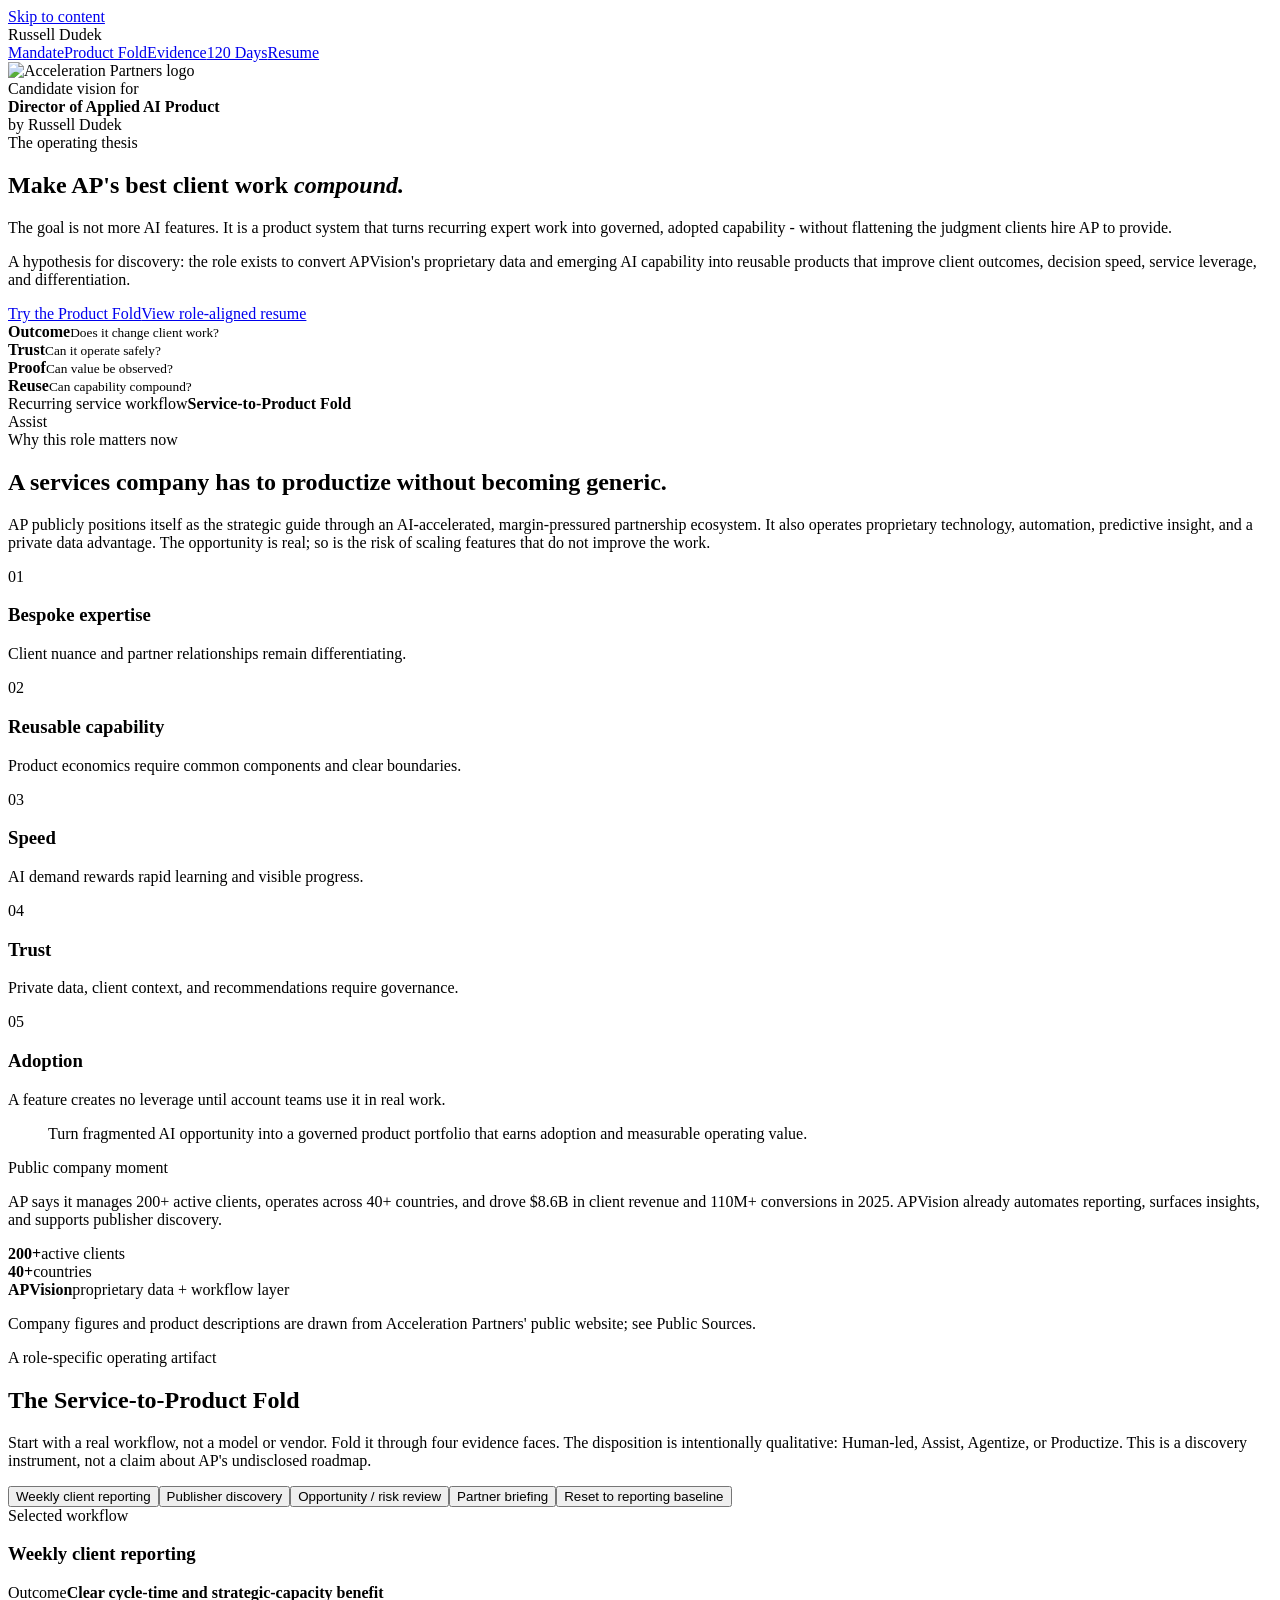
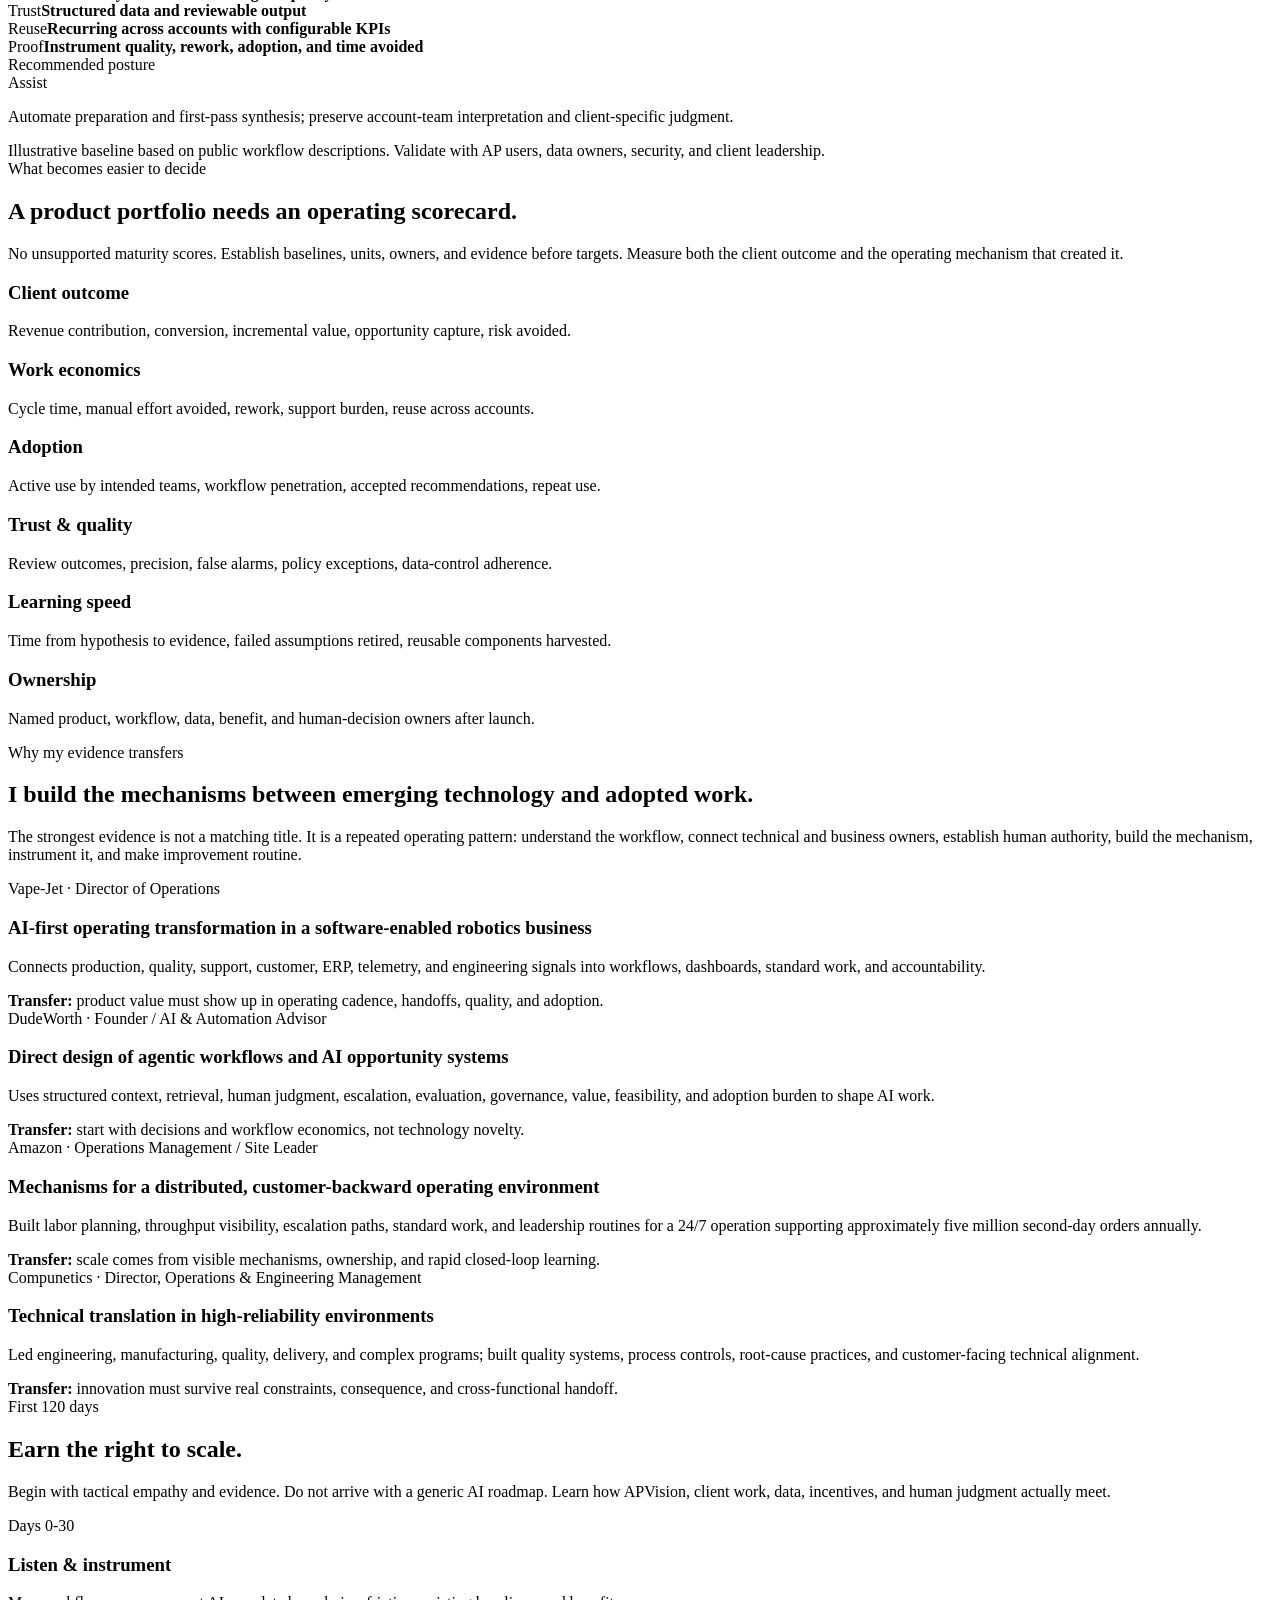
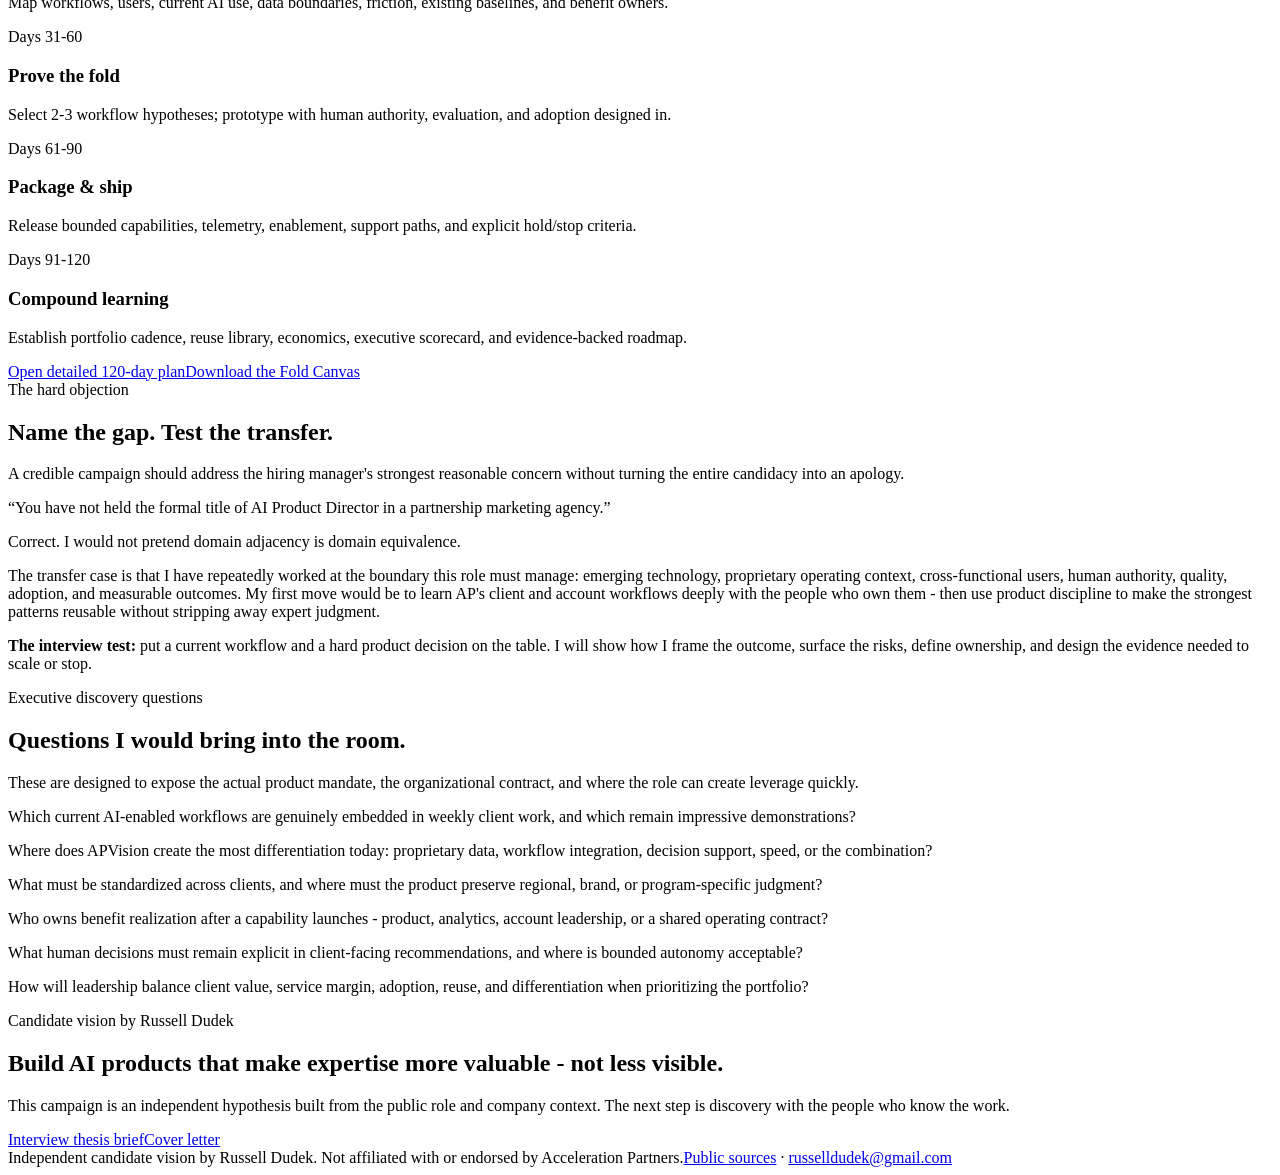
==== index.html @ 4890ede0 "Publish styled Acceleration Partners candidate vision" ====
<!doctype html><html lang="en"><head><meta charset="utf-8"><meta name="viewport" content="width=device-width,initial-scale=1"><title>Russell Dudek | Director of Applied AI Product Candidate Vision</title><meta name="description" content="Independent candidate vision for the Director of Applied AI Product role at Acceleration Partners."><link rel="stylesheet" href="brand-tokens.css"><link rel="stylesheet" href="styles.css"></head><body><a class="skip-link" href="#main">Skip to content</a><nav class="site-nav"><div class="nav-inner"><div class="candidate-id">Russell Dudek</div><div class="nav-links"><a href="#mandate">Mandate</a><a href="#fold-lab">Product Fold</a><a href="#proof">Evidence</a><a href="#plan">120 Days</a><a class="nav-cta" href="resume.html">Resume</a></div></div></nav><main id="main">
<section class="hero"><div class="hero-grid"><div><div class="company-lockup"><div class="logo-card"><img src="assets/brand/ap-logo-lockup.svg" alt="Acceleration Partners logo"></div><div class="lockup-copy">Candidate vision for<br><strong>Director of Applied AI Product</strong><br>by Russell Dudek</div></div><div class="eyebrow">The operating thesis</div><h1>Make AP's best client work <em>compound.</em></h1><p class="lead">The goal is not more AI features. It is a product system that turns recurring expert work into governed, adopted capability - without flattening the judgment clients hire AP to provide.</p><p class="hero-note">A hypothesis for discovery: the role exists to convert APVision's proprietary data and emerging AI capability into reusable products that improve client outcomes, decision speed, service leverage, and differentiation.</p><div class="hero-actions"><a class="button primary" href="#fold-lab">Try the Product Fold</a><a class="button secondary" href="resume.html">View role-aligned resume</a></div></div>
<div class="fold-stage" aria-label="Animated Service-to-Product Fold showing four evidence faces"><div class="fold-sheet" data-result="assist"><div class="fold-face face-a"><b>Outcome</b><small>Does it change client work?</small></div><div class="fold-face face-b"><b>Trust</b><small>Can it operate safely?</small></div><div class="fold-face face-c"><b>Proof</b><small>Can value be observed?</small></div><div class="fold-face face-d"><b>Reuse</b><small>Can capability compound?</small></div><div class="fold-core"><span>Recurring service workflow</span><strong>Service-to-Product Fold</strong></div><div class="resolution-chip">Assist</div></div></div></div></section>
<section class="section pressure-band"><div class="section-inner"><div class="section-head"><div><div class="eyebrow">Why this role matters now</div><h2>A services company has to productize without becoming generic.</h2></div><p>AP publicly positions itself as the strategic guide through an AI-accelerated, margin-pressured partnership ecosystem. It also operates proprietary technology, automation, predictive insight, and a private data advantage. The opportunity is real; so is the risk of scaling features that do not improve the work.</p></div><div class="tension-path"><div class="tension"><span class="num">01</span><h3>Bespoke expertise</h3><p>Client nuance and partner relationships remain differentiating.</p></div><div class="tension"><span class="num">02</span><h3>Reusable capability</h3><p>Product economics require common components and clear boundaries.</p></div><div class="tension"><span class="num">03</span><h3>Speed</h3><p>AI demand rewards rapid learning and visible progress.</p></div><div class="tension"><span class="num">04</span><h3>Trust</h3><p>Private data, client context, and recommendations require governance.</p></div><div class="tension"><span class="num">05</span><h3>Adoption</h3><p>A feature creates no leverage until account teams use it in real work.</p></div></div></div></section>
<section id="mandate" class="section mandate"><div class="section-inner mandate-grid"><blockquote>Turn fragmented AI opportunity into a <span>governed product portfolio</span> that earns adoption and measurable operating value.</blockquote><div class="mandate-aside"><div class="eyebrow">Public company moment</div><p>AP says it manages 200+ active clients, operates across 40+ countries, and drove $8.6B in client revenue and 110M+ conversions in 2025. APVision already automates reporting, surfaces insights, and supports publisher discovery.</p><div class="public-facts"><div class="fact"><strong>200+</strong>active clients</div><div class="fact"><strong>40+</strong>countries</div><div class="fact"><strong>APVision</strong>proprietary data + workflow layer</div></div><p class="source-note">Company figures and product descriptions are drawn from Acceleration Partners' public website; see Public Sources.</p></div></div></section>
<section id="fold-lab" class="section lab"><div class="section-inner"><div class="section-head"><div><div class="eyebrow">A role-specific operating artifact</div><h2>The Service-to-Product Fold</h2></div><p>Start with a real workflow, not a model or vendor. Fold it through four evidence faces. The disposition is intentionally qualitative: Human-led, Assist, Agentize, or Productize. This is a discovery instrument, not a claim about AP's undisclosed roadmap.</p></div><div class="lab-shell"><div class="scenario-list" role="tablist" aria-label="Workflow scenarios"><button class="scenario" role="tab" aria-selected="true" data-scenario="reporting">Weekly client reporting</button><button class="scenario" role="tab" aria-selected="false" data-scenario="discovery">Publisher discovery</button><button class="scenario" role="tab" aria-selected="false" data-scenario="anomaly">Opportunity / risk review</button><button class="scenario" role="tab" aria-selected="false" data-scenario="briefing">Partner briefing</button><button class="scenario-reset" type="button">Reset to reporting baseline</button></div><div class="lab-output"><div><div class="eyebrow">Selected workflow</div><h3 class="scenario-title">Weekly client reporting</h3><div class="evidence-grid"><div class="evidence" data-evidence="outcome" data-state="strong"><span class="label">Outcome</span><strong>Clear cycle-time and strategic-capacity benefit</strong></div><div class="evidence" data-evidence="trust" data-state="strong"><span class="label">Trust</span><strong>Structured data and reviewable output</strong></div><div class="evidence" data-evidence="reuse" data-state="strong"><span class="label">Reuse</span><strong>Recurring across accounts with configurable KPIs</strong></div><div class="evidence" data-evidence="proof" data-state="develop"><span class="label">Proof</span><strong>Instrument quality, rework, adoption, and time avoided</strong></div></div></div><aside class="decision"><div><div class="eyebrow">Recommended posture</div><div class="decision-result">Assist</div><p class="decision-note">Automate preparation and first-pass synthesis; preserve account-team interpretation and client-specific judgment.</p></div><div class="assumption">Illustrative baseline based on public workflow descriptions. Validate with AP users, data owners, security, and client leadership.</div></aside></div></div><div id="lab-live" class="skip-link" aria-live="polite"></div></div></section>
<section class="section scorecard"><div class="section-inner"><div class="section-head"><div><div class="eyebrow">What becomes easier to decide</div><h2>A product portfolio needs an operating scorecard.</h2></div><p>No unsupported maturity scores. Establish baselines, units, owners, and evidence before targets. Measure both the client outcome and the operating mechanism that created it.</p></div><div class="score-grid"><div class="score-item"><h3>Client outcome</h3><p>Revenue contribution, conversion, incremental value, opportunity capture, risk avoided.</p></div><div class="score-item"><h3>Work economics</h3><p>Cycle time, manual effort avoided, rework, support burden, reuse across accounts.</p></div><div class="score-item"><h3>Adoption</h3><p>Active use by intended teams, workflow penetration, accepted recommendations, repeat use.</p></div><div class="score-item"><h3>Trust & quality</h3><p>Review outcomes, precision, false alarms, policy exceptions, data-control adherence.</p></div><div class="score-item"><h3>Learning speed</h3><p>Time from hypothesis to evidence, failed assumptions retired, reusable components harvested.</p></div><div class="score-item"><h3>Ownership</h3><p>Named product, workflow, data, benefit, and human-decision owners after launch.</p></div></div></div></section>
<section id="proof" class="section proof-map"><div class="section-inner"><div class="section-head"><div><div class="eyebrow">Why my evidence transfers</div><h2>I build the mechanisms between emerging technology and adopted work.</h2></div><p>The strongest evidence is not a matching title. It is a repeated operating pattern: understand the workflow, connect technical and business owners, establish human authority, build the mechanism, instrument it, and make improvement routine.</p></div><div class="proof-trail"><article class="proof-card"><div class="role">Vape-Jet · Director of Operations</div><h3>AI-first operating transformation in a software-enabled robotics business</h3><p>Connects production, quality, support, customer, ERP, telemetry, and engineering signals into workflows, dashboards, standard work, and accountability.</p><div class="transfer"><strong>Transfer:</strong> product value must show up in operating cadence, handoffs, quality, and adoption.</div></article><article class="proof-card"><div class="role">DudeWorth · Founder / AI & Automation Advisor</div><h3>Direct design of agentic workflows and AI opportunity systems</h3><p>Uses structured context, retrieval, human judgment, escalation, evaluation, governance, value, feasibility, and adoption burden to shape AI work.</p><div class="transfer"><strong>Transfer:</strong> start with decisions and workflow economics, not technology novelty.</div></article><article class="proof-card"><div class="role">Amazon · Operations Management / Site Leader</div><h3>Mechanisms for a distributed, customer-backward operating environment</h3><p>Built labor planning, throughput visibility, escalation paths, standard work, and leadership routines for a 24/7 operation supporting approximately five million second-day orders annually.</p><div class="transfer"><strong>Transfer:</strong> scale comes from visible mechanisms, ownership, and rapid closed-loop learning.</div></article><article class="proof-card"><div class="role">Compunetics · Director, Operations & Engineering Management</div><h3>Technical translation in high-reliability environments</h3><p>Led engineering, manufacturing, quality, delivery, and complex programs; built quality systems, process controls, root-cause practices, and customer-facing technical alignment.</p><div class="transfer"><strong>Transfer:</strong> innovation must survive real constraints, consequence, and cross-functional handoff.</div></article></div></div></section>
<section id="plan" class="section plan"><div class="section-inner"><div class="section-head"><div><div class="eyebrow">First 120 days</div><h2>Earn the right to scale.</h2></div><p>Begin with tactical empathy and evidence. Do not arrive with a generic AI roadmap. Learn how APVision, client work, data, incentives, and human judgment actually meet.</p></div><div class="plan-rail"><div class="phase"><div class="days">Days 0-30</div><h3>Listen & instrument</h3><p>Map workflows, users, current AI use, data boundaries, friction, existing baselines, and benefit owners.</p></div><div class="phase"><div class="days">Days 31-60</div><h3>Prove the fold</h3><p>Select 2-3 workflow hypotheses; prototype with human authority, evaluation, and adoption designed in.</p></div><div class="phase"><div class="days">Days 61-90</div><h3>Package & ship</h3><p>Release bounded capabilities, telemetry, enablement, support paths, and explicit hold/stop criteria.</p></div><div class="phase"><div class="days">Days 91-120</div><h3>Compound learning</h3><p>Establish portfolio cadence, reuse library, economics, executive scorecard, and evidence-backed roadmap.</p></div></div><div class="hero-actions"><a class="button light" href="120-day-plan.html">Open detailed 120-day plan</a><a class="button secondary" href="service-to-product-fold-canvas.html">Download the Fold Canvas</a></div></div></section>
<section class="section objection"><div class="section-inner"><div class="section-head"><div><div class="eyebrow">The hard objection</div><h2>Name the gap. Test the transfer.</h2></div><p>A credible campaign should address the hiring manager's strongest reasonable concern without turning the entire candidacy into an apology.</p></div><div class="objection-frame"><div class="objection-question">“You have not held the formal title of AI Product Director in a partnership marketing agency.”</div><div class="objection-answer"><p>Correct. I would not pretend domain adjacency is domain equivalence.</p><p>The transfer case is that I have repeatedly worked at the boundary this role must manage: emerging technology, proprietary operating context, cross-functional users, human authority, quality, adoption, and measurable outcomes. My first move would be to learn AP's client and account workflows deeply with the people who own them - then use product discipline to make the strongest patterns reusable without stripping away expert judgment.</p><p><strong>The interview test:</strong> put a current workflow and a hard product decision on the table. I will show how I frame the outcome, surface the risks, define ownership, and design the evidence needed to scale or stop.</p></div></div></div></section>
<section class="section questions"><div class="section-inner"><div class="section-head"><div><div class="eyebrow">Executive discovery questions</div><h2>Questions I would bring into the room.</h2></div><p>These are designed to expose the actual product mandate, the organizational contract, and where the role can create leverage quickly.</p></div><div class="question-list"><div class="question"><p>Which current AI-enabled workflows are genuinely embedded in weekly client work, and which remain impressive demonstrations?</p></div><div class="question"><p>Where does APVision create the most differentiation today: proprietary data, workflow integration, decision support, speed, or the combination?</p></div><div class="question"><p>What must be standardized across clients, and where must the product preserve regional, brand, or program-specific judgment?</p></div><div class="question"><p>Who owns benefit realization after a capability launches - product, analytics, account leadership, or a shared operating contract?</p></div><div class="question"><p>What human decisions must remain explicit in client-facing recommendations, and where is bounded autonomy acceptable?</p></div><div class="question"><p>How will leadership balance client value, service margin, adoption, reuse, and differentiation when prioritizing the portfolio?</p></div></div></div></section>
<section class="section final-cta"><div class="section-inner"><div class="eyebrow">Candidate vision by Russell Dudek</div><h2>Build AI products that make expertise more valuable - not less visible.</h2><p>This campaign is an independent hypothesis built from the public role and company context. The next step is discovery with the people who know the work.</p><div class="hero-actions" style="justify-content:center"><a class="button light" href="interview-brief.html">Interview thesis brief</a><a class="button secondary" href="cover-letter.html">Cover letter</a></div></div></section></main><footer class="site-footer"><div class="footer-inner"><span>Independent candidate vision by Russell Dudek. Not affiliated with or endorsed by Acceleration Partners.</span><span><a href="sources.html">Public sources</a> · <a href="mailto:russelldudek@gmail.com">russelldudek@gmail.com</a></span></div></footer><script src="app.js"></script></body></html>
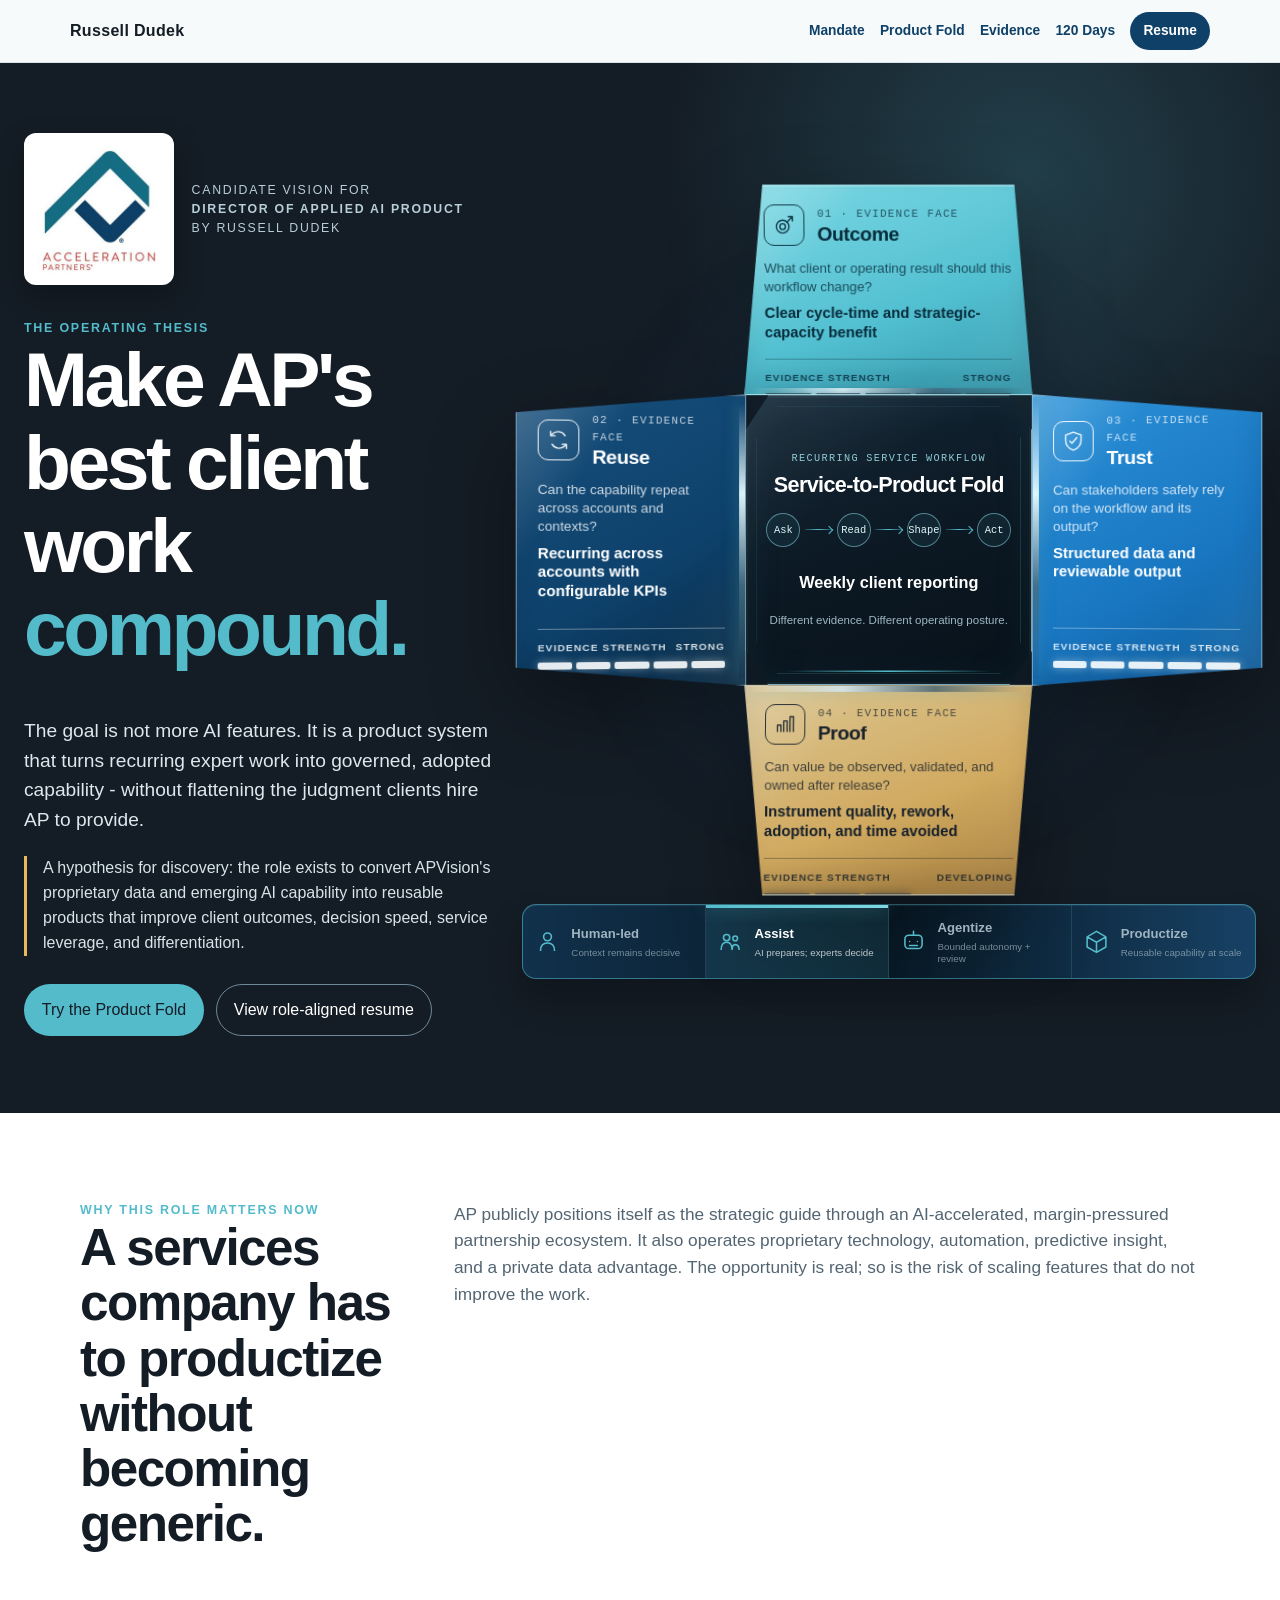
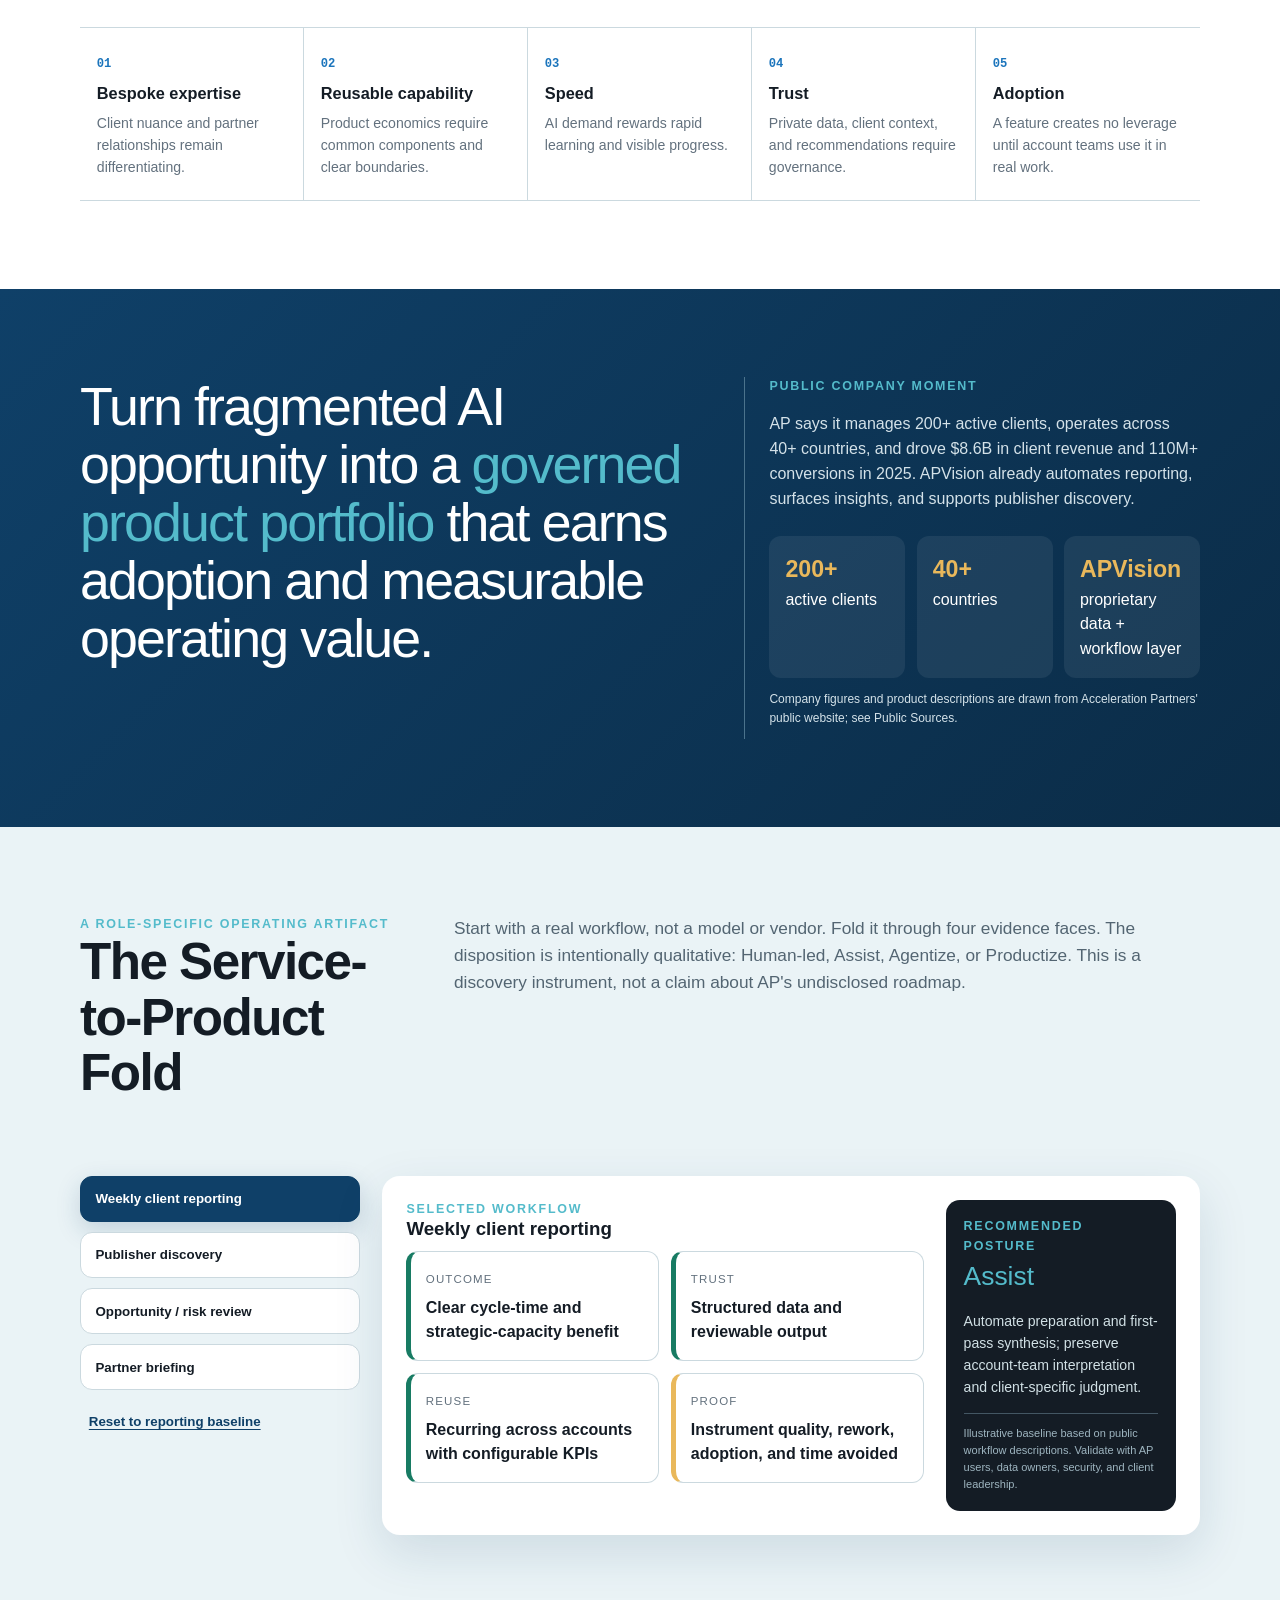
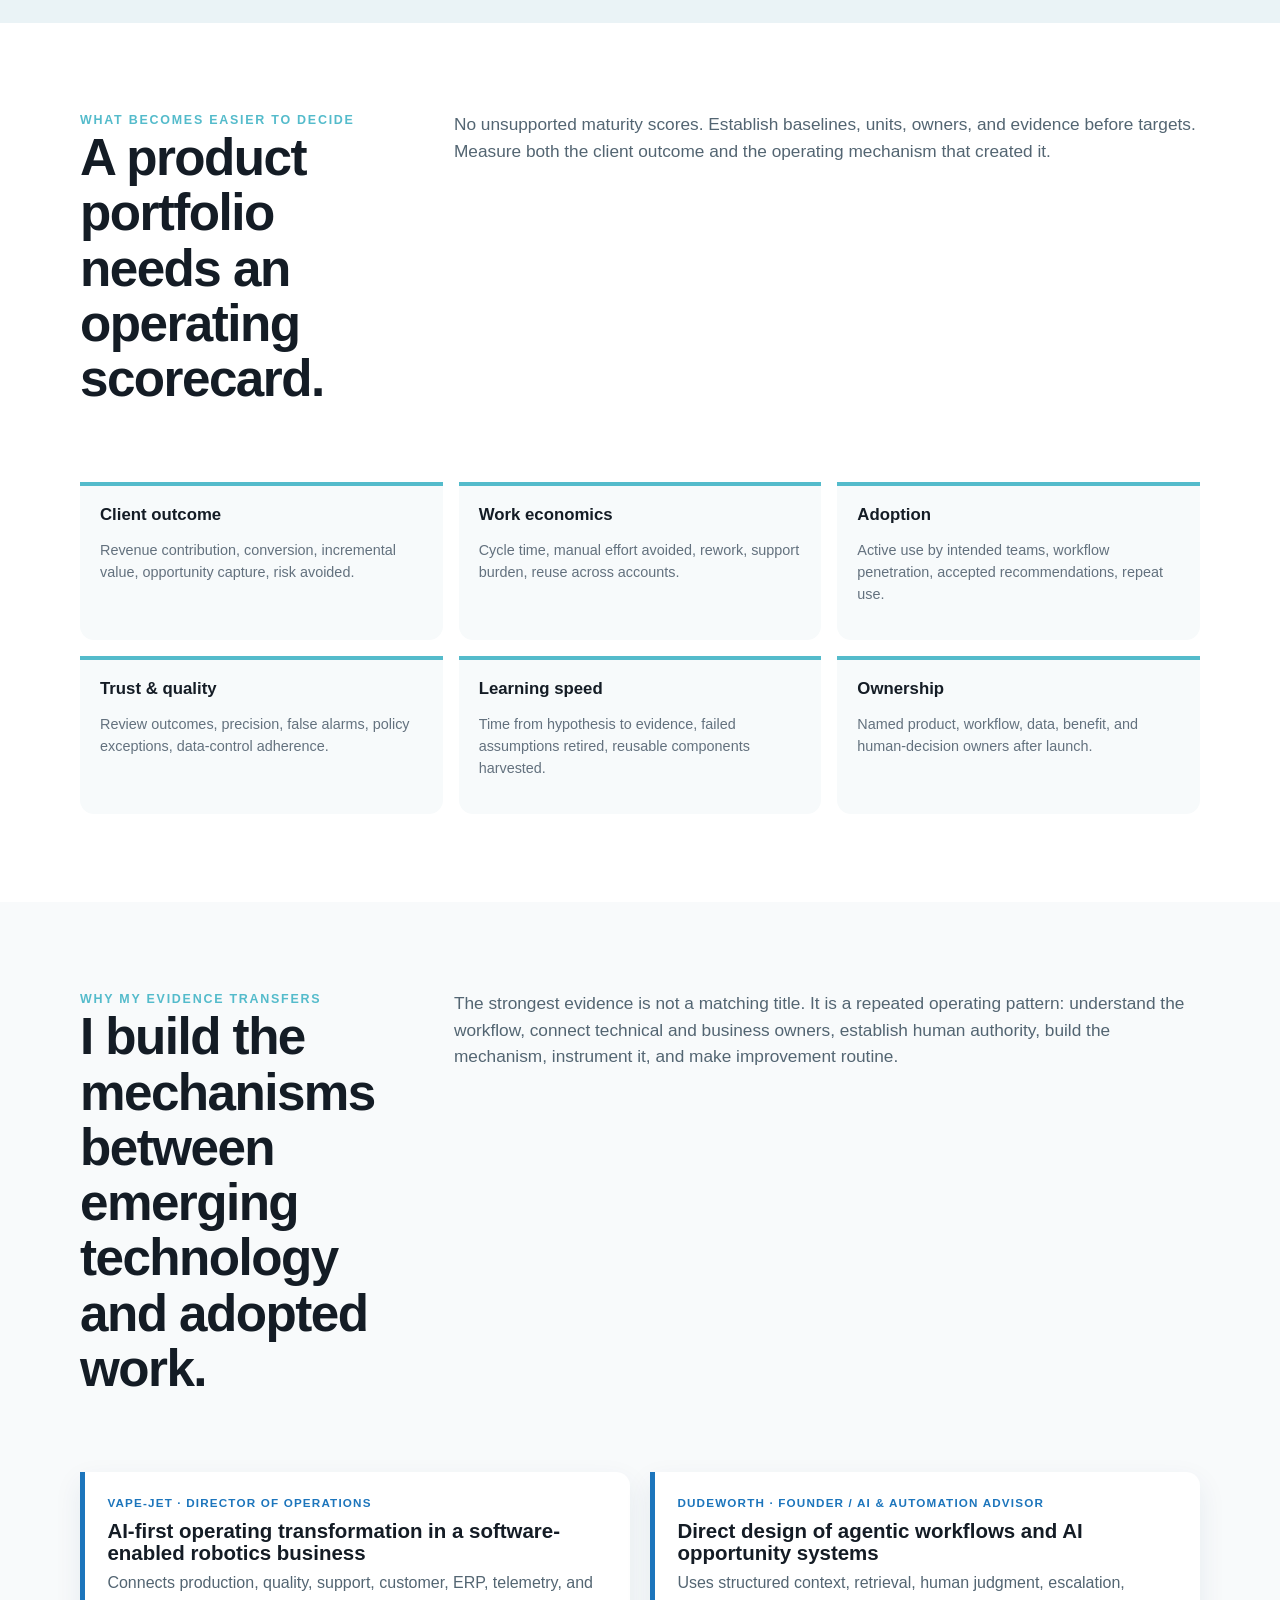
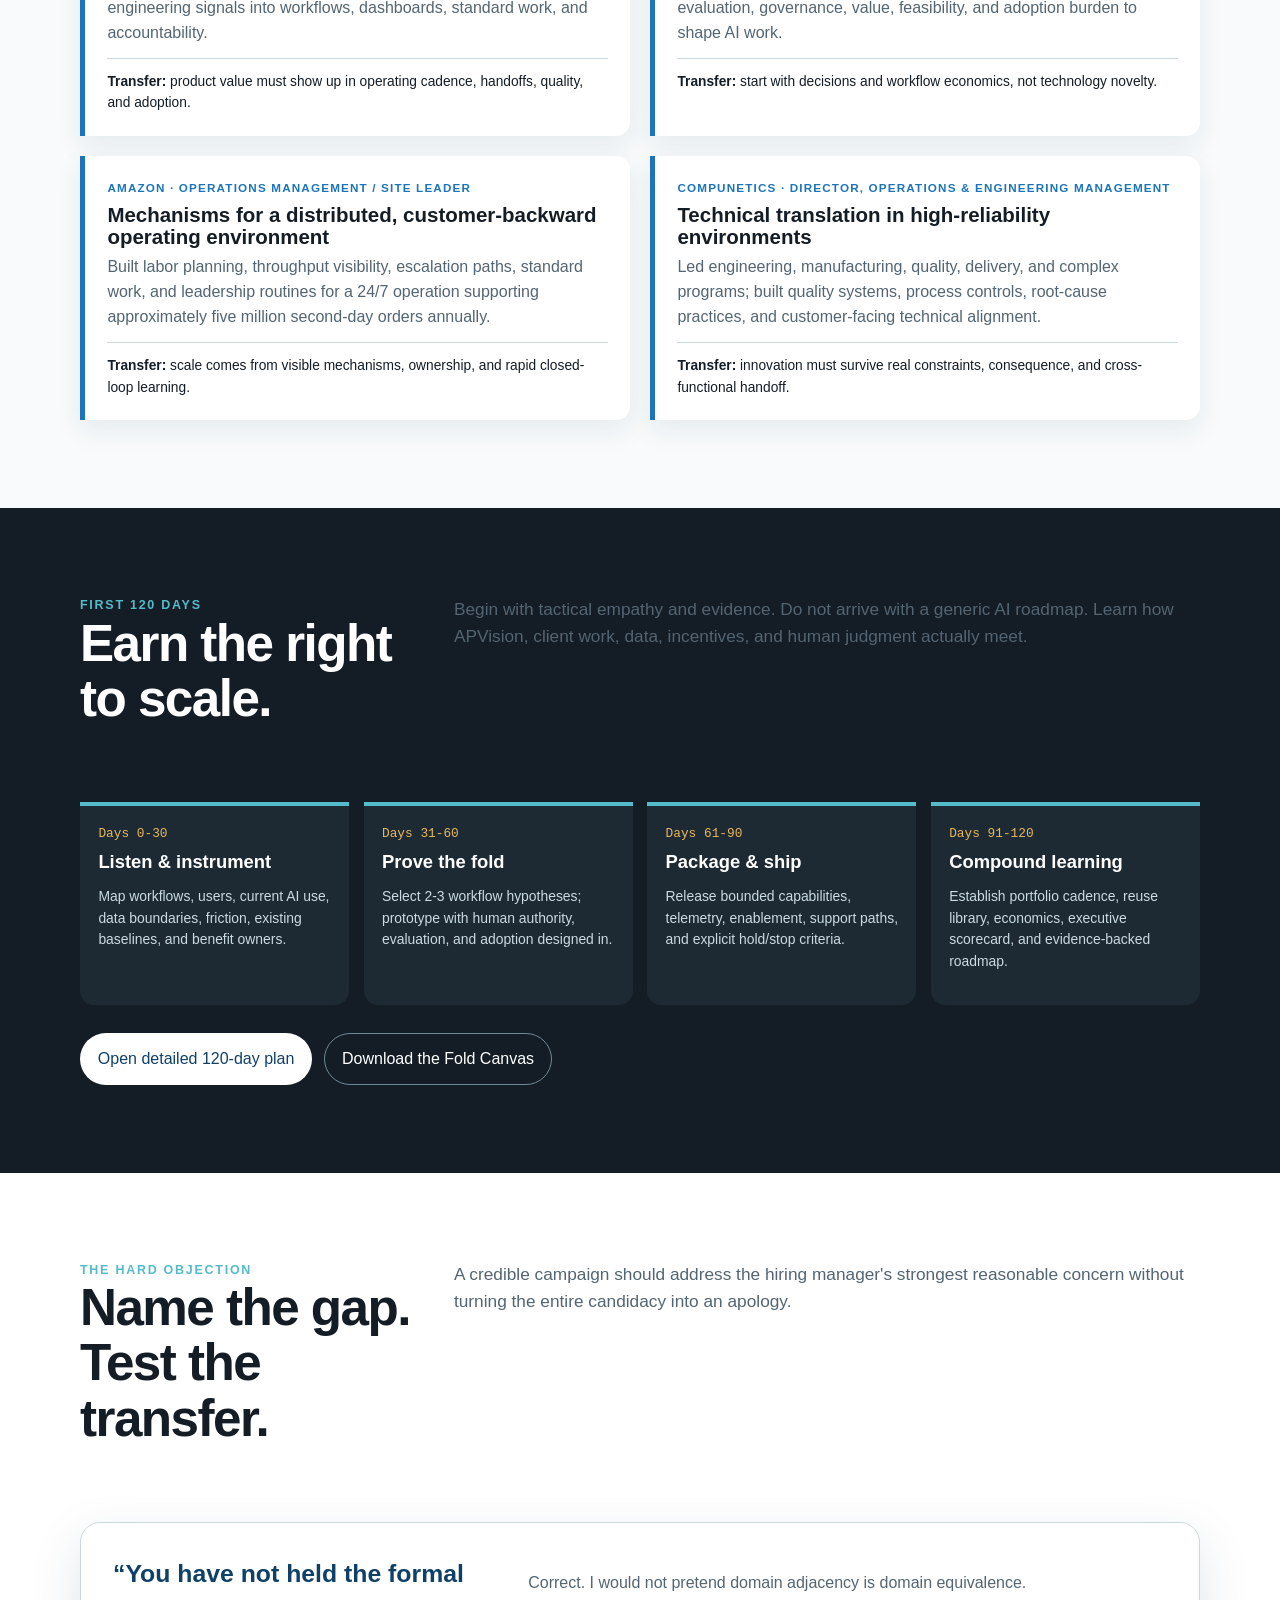
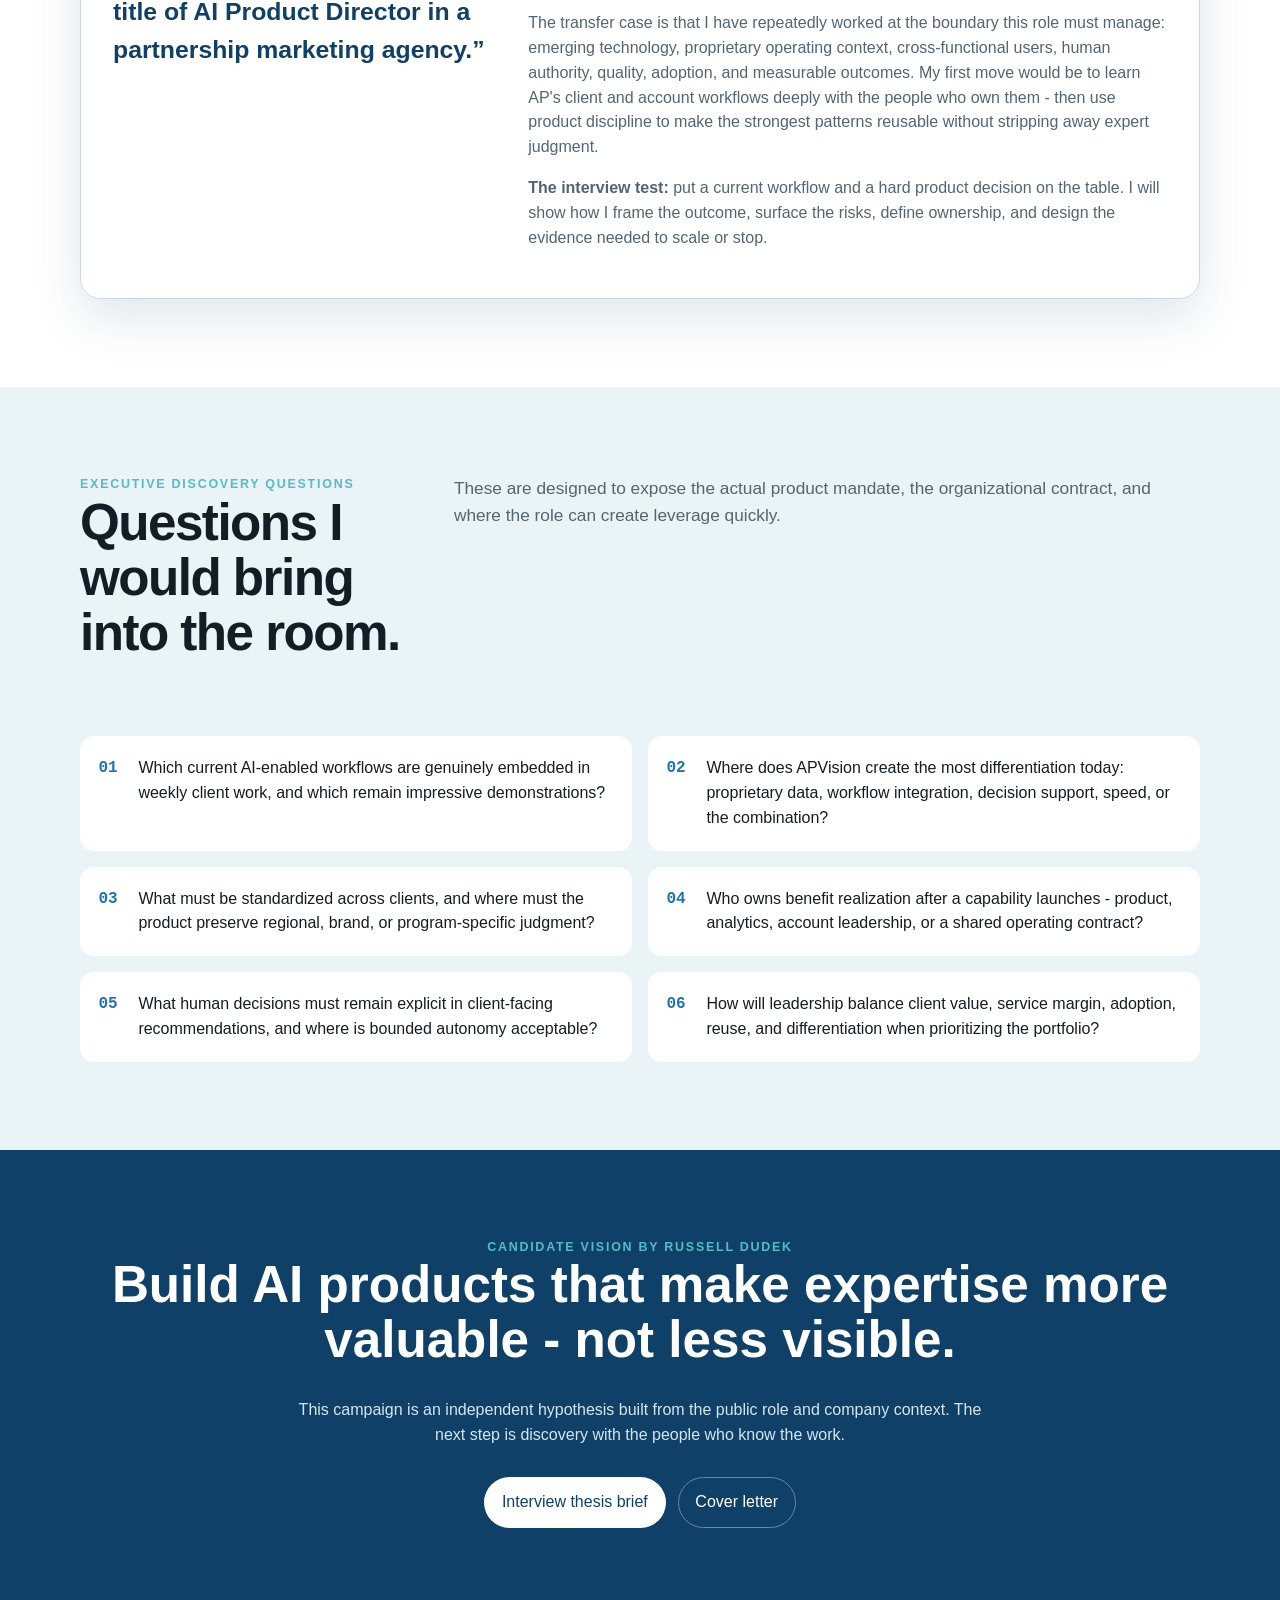
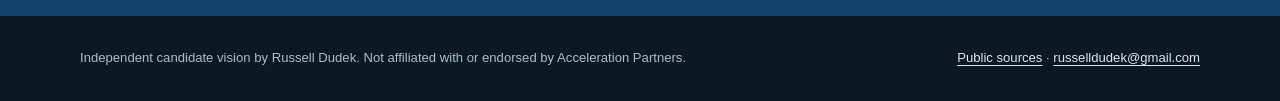
==== commit e9c1e316: "Replace hero artifact with Precision Origami Engine" ====
--- a/index.html
+++ b/index.html
@@ -1,6 +1,92 @@
-<!doctype html><html lang="en"><head><meta charset="utf-8"><meta name="viewport" content="width=device-width,initial-scale=1"><title>Russell Dudek | Director of Applied AI Product Candidate Vision</title><meta name="description" content="Independent candidate vision for the Director of Applied AI Product role at Acceleration Partners."><link rel="stylesheet" href="brand-tokens.css"><link rel="stylesheet" href="styles.css"></head><body><a class="skip-link" href="#main">Skip to content</a><nav class="site-nav"><div class="nav-inner"><div class="candidate-id">Russell Dudek</div><div class="nav-links"><a href="#mandate">Mandate</a><a href="#fold-lab">Product Fold</a><a href="#proof">Evidence</a><a href="#plan">120 Days</a><a class="nav-cta" href="resume.html">Resume</a></div></div></nav><main id="main">
-<section class="hero"><div class="hero-grid"><div><div class="company-lockup"><div class="logo-card"><img src="assets/brand/ap-logo-lockup.svg" alt="Acceleration Partners logo"></div><div class="lockup-copy">Candidate vision for<br><strong>Director of Applied AI Product</strong><br>by Russell Dudek</div></div><div class="eyebrow">The operating thesis</div><h1>Make AP's best client work <em>compound.</em></h1><p class="lead">The goal is not more AI features. It is a product system that turns recurring expert work into governed, adopted capability - without flattening the judgment clients hire AP to provide.</p><p class="hero-note">A hypothesis for discovery: the role exists to convert APVision's proprietary data and emerging AI capability into reusable products that improve client outcomes, decision speed, service leverage, and differentiation.</p><div class="hero-actions"><a class="button primary" href="#fold-lab">Try the Product Fold</a><a class="button secondary" href="resume.html">View role-aligned resume</a></div></div>
-<div class="fold-stage" aria-label="Animated Service-to-Product Fold showing four evidence faces"><div class="fold-sheet" data-result="assist"><div class="fold-face face-a"><b>Outcome</b><small>Does it change client work?</small></div><div class="fold-face face-b"><b>Trust</b><small>Can it operate safely?</small></div><div class="fold-face face-c"><b>Proof</b><small>Can value be observed?</small></div><div class="fold-face face-d"><b>Reuse</b><small>Can capability compound?</small></div><div class="fold-core"><span>Recurring service workflow</span><strong>Service-to-Product Fold</strong></div><div class="resolution-chip">Assist</div></div></div></div></section>
+<!doctype html>
+<html lang="en">
+<head>
+  <meta charset="utf-8">
+  <meta name="viewport" content="width=device-width,initial-scale=1">
+  <title>Russell Dudek | Director of Applied AI Product Candidate Vision</title>
+  <meta name="description" content="Independent candidate vision for the Director of Applied AI Product role at Acceleration Partners.">
+  <link rel="stylesheet" href="brand-tokens.css">
+  <link rel="stylesheet" href="styles.css">
+  <link rel="stylesheet" href="origami-engine.css">
+</head>
+<body>
+<a class="skip-link" href="#main">Skip to content</a>
+<nav class="site-nav"><div class="nav-inner"><div class="candidate-id">Russell Dudek</div><div class="nav-links"><a href="#mandate">Mandate</a><a href="#fold-lab">Product Fold</a><a href="#proof">Evidence</a><a href="#plan">120 Days</a><a class="nav-cta" href="resume.html">Resume</a></div></div></nav>
+<main id="main">
+<section class="hero">
+  <div class="hero-grid">
+    <div>
+      <div class="company-lockup"><div class="logo-card"><img src="assets/brand/ap-logo-lockup.svg" alt="Acceleration Partners logo"></div><div class="lockup-copy">Candidate vision for<br><strong>Director of Applied AI Product</strong><br>by Russell Dudek</div></div>
+      <div class="eyebrow">The operating thesis</div>
+      <h1>Make AP's best client work <em>compound.</em></h1>
+      <p class="lead">The goal is not more AI features. It is a product system that turns recurring expert work into governed, adopted capability - without flattening the judgment clients hire AP to provide.</p>
+      <p class="hero-note">A hypothesis for discovery: the role exists to convert APVision's proprietary data and emerging AI capability into reusable products that improve client outcomes, decision speed, service leverage, and differentiation.</p>
+      <div class="hero-actions"><a class="button primary" href="#fold-lab">Try the Product Fold</a><a class="button secondary" href="resume.html">View role-aligned resume</a></div>
+    </div>
+
+    <div class="fold-stage">
+      <div class="origami-engine" data-result="assist" aria-label="Precision Origami Engine evaluating a recurring service workflow through Outcome, Reuse, Trust, and Proof">
+        <div class="origami-sheet">
+          <article class="origami-face origami-face--outcome" data-engine-evidence="outcome" data-state="strong">
+            <div class="origami-face__head">
+              <svg class="origami-icon" viewBox="0 0 32 32" aria-hidden="true"><circle cx="14" cy="18" r="9" fill="none" stroke="currentColor" stroke-width="2"/><circle cx="14" cy="18" r="4" fill="none" stroke="currentColor" stroke-width="2"/><path d="M20 12l8-8M22 4h6v6" fill="none" stroke="currentColor" stroke-width="2" stroke-linecap="round" stroke-linejoin="round"/></svg>
+              <div><span class="origami-face__index">01 · Evidence face</span><h3>Outcome</h3></div>
+            </div>
+            <p class="origami-face__question">What client or operating result should this workflow change?</p>
+            <p class="engine-evidence-text">Clear cycle-time and strategic-capacity benefit</p>
+            <div class="strength-block"><div class="strength-meta"><span>Evidence strength</span><span class="strength-label">Strong</span></div><div class="strength-rail" aria-label="Strong evidence"><span class="strength-segment"></span><span class="strength-segment"></span><span class="strength-segment"></span><span class="strength-segment"></span><span class="strength-segment"></span></div></div>
+          </article>
+
+          <article class="origami-face origami-face--reuse" data-engine-evidence="reuse" data-state="strong">
+            <div class="origami-face__head">
+              <svg class="origami-icon" viewBox="0 0 32 32" aria-hidden="true"><path d="M25 10a11 11 0 0 0-18-2l-2 2M5 4v6h6M7 22a11 11 0 0 0 18 2l2-2M27 28v-6h-6" fill="none" stroke="currentColor" stroke-width="2" stroke-linecap="round" stroke-linejoin="round"/></svg>
+              <div><span class="origami-face__index">02 · Evidence face</span><h3>Reuse</h3></div>
+            </div>
+            <p class="origami-face__question">Can the capability repeat across accounts and contexts?</p>
+            <p class="engine-evidence-text">Recurring across accounts with configurable KPIs</p>
+            <div class="strength-block"><div class="strength-meta"><span>Evidence strength</span><span class="strength-label">Strong</span></div><div class="strength-rail" aria-label="Strong evidence"><span class="strength-segment"></span><span class="strength-segment"></span><span class="strength-segment"></span><span class="strength-segment"></span><span class="strength-segment"></span></div></div>
+          </article>
+
+          <section class="origami-core" aria-label="Recurring service workflow core">
+            <div class="origami-core__label">Recurring service workflow</div>
+            <h3>Service-to-Product Fold</h3>
+            <div class="workflow-path" aria-hidden="true"><span class="workflow-node">Ask</span><span class="workflow-link"></span><span class="workflow-node">Read</span><span class="workflow-link"></span><span class="workflow-node">Shape</span><span class="workflow-link"></span><span class="workflow-node">Act</span></div>
+            <div class="origami-workflow-name">Weekly client reporting</div>
+            <p class="origami-core__caption">Different evidence. Different operating posture.</p>
+          </section>
+
+          <article class="origami-face origami-face--trust" data-engine-evidence="trust" data-state="strong">
+            <div class="origami-face__head">
+              <svg class="origami-icon" viewBox="0 0 32 32" aria-hidden="true"><path d="M16 3l11 4v8c0 7-4.4 11.6-11 14-6.6-2.4-11-7-11-14V7l11-4z" fill="none" stroke="currentColor" stroke-width="2" stroke-linejoin="round"/><path d="M11 16l3 3 7-8" fill="none" stroke="currentColor" stroke-width="2" stroke-linecap="round" stroke-linejoin="round"/></svg>
+              <div><span class="origami-face__index">03 · Evidence face</span><h3>Trust</h3></div>
+            </div>
+            <p class="origami-face__question">Can stakeholders safely rely on the workflow and its output?</p>
+            <p class="engine-evidence-text">Structured data and reviewable output</p>
+            <div class="strength-block"><div class="strength-meta"><span>Evidence strength</span><span class="strength-label">Strong</span></div><div class="strength-rail" aria-label="Strong evidence"><span class="strength-segment"></span><span class="strength-segment"></span><span class="strength-segment"></span><span class="strength-segment"></span><span class="strength-segment"></span></div></div>
+          </article>
+
+          <article class="origami-face origami-face--proof" data-engine-evidence="proof" data-state="develop">
+            <div class="origami-face__head">
+              <svg class="origami-icon" viewBox="0 0 32 32" aria-hidden="true"><path d="M5 27V17h5v10M14 27V11h5v16M23 27V5h5v22" fill="none" stroke="currentColor" stroke-width="2" stroke-linejoin="round"/></svg>
+              <div><span class="origami-face__index">04 · Evidence face</span><h3>Proof</h3></div>
+            </div>
+            <p class="origami-face__question">Can value be observed, validated, and owned after release?</p>
+            <p class="engine-evidence-text">Instrument quality, rework, adoption, and time avoided</p>
+            <div class="strength-block"><div class="strength-meta"><span>Evidence strength</span><span class="strength-label">Developing</span></div><div class="strength-rail" aria-label="Developing evidence"><span class="strength-segment"></span><span class="strength-segment"></span><span class="strength-segment"></span><span class="strength-segment"></span><span class="strength-segment"></span></div></div>
+          </article>
+        </div>
+
+        <div class="disposition-rail" aria-label="Operating disposition">
+          <div class="disposition-step" data-disposition="human" aria-current="false"><svg viewBox="0 0 32 32" aria-hidden="true"><circle cx="16" cy="10" r="5" fill="none" stroke="currentColor" stroke-width="2"/><path d="M7 28c0-6 3-10 9-10s9 4 9 10" fill="none" stroke="currentColor" stroke-width="2"/></svg><div><strong>Human-led</strong><small>Context remains decisive</small></div></div>
+          <div class="disposition-step" data-disposition="assist" aria-current="true"><svg viewBox="0 0 32 32" aria-hidden="true"><circle cx="11" cy="11" r="4" fill="none" stroke="currentColor" stroke-width="2"/><circle cx="22" cy="12" r="3" fill="none" stroke="currentColor" stroke-width="2"/><path d="M4 27c0-6 2-10 7-10s7 4 7 10M18 27c0-4 1-7 4-7s5 3 5 7" fill="none" stroke="currentColor" stroke-width="2"/></svg><div><strong>Assist</strong><small>AI prepares; experts decide</small></div></div>
+          <div class="disposition-step" data-disposition="agentize" aria-current="false"><svg viewBox="0 0 32 32" aria-hidden="true"><rect x="5" y="8" width="22" height="17" rx="5" fill="none" stroke="currentColor" stroke-width="2"/><path d="M16 3v5M11 16h.01M21 16h.01M11 21h10" fill="none" stroke="currentColor" stroke-width="2" stroke-linecap="round"/></svg><div><strong>Agentize</strong><small>Bounded autonomy + review</small></div></div>
+          <div class="disposition-step" data-disposition="productize" aria-current="false"><svg viewBox="0 0 32 32" aria-hidden="true"><path d="M16 3l12 7-12 7L4 10l12-7zM4 10v13l12 7 12-7V10M16 17v13" fill="none" stroke="currentColor" stroke-width="2" stroke-linejoin="round"/></svg><div><strong>Productize</strong><small>Reusable capability at scale</small></div></div>
+        </div>
+      </div>
+    </div>
+  </div>
+</section>
+
 <section class="section pressure-band"><div class="section-inner"><div class="section-head"><div><div class="eyebrow">Why this role matters now</div><h2>A services company has to productize without becoming generic.</h2></div><p>AP publicly positions itself as the strategic guide through an AI-accelerated, margin-pressured partnership ecosystem. It also operates proprietary technology, automation, predictive insight, and a private data advantage. The opportunity is real; so is the risk of scaling features that do not improve the work.</p></div><div class="tension-path"><div class="tension"><span class="num">01</span><h3>Bespoke expertise</h3><p>Client nuance and partner relationships remain differentiating.</p></div><div class="tension"><span class="num">02</span><h3>Reusable capability</h3><p>Product economics require common components and clear boundaries.</p></div><div class="tension"><span class="num">03</span><h3>Speed</h3><p>AI demand rewards rapid learning and visible progress.</p></div><div class="tension"><span class="num">04</span><h3>Trust</h3><p>Private data, client context, and recommendations require governance.</p></div><div class="tension"><span class="num">05</span><h3>Adoption</h3><p>A feature creates no leverage until account teams use it in real work.</p></div></div></div></section>
 <section id="mandate" class="section mandate"><div class="section-inner mandate-grid"><blockquote>Turn fragmented AI opportunity into a <span>governed product portfolio</span> that earns adoption and measurable operating value.</blockquote><div class="mandate-aside"><div class="eyebrow">Public company moment</div><p>AP says it manages 200+ active clients, operates across 40+ countries, and drove $8.6B in client revenue and 110M+ conversions in 2025. APVision already automates reporting, surfaces insights, and supports publisher discovery.</p><div class="public-facts"><div class="fact"><strong>200+</strong>active clients</div><div class="fact"><strong>40+</strong>countries</div><div class="fact"><strong>APVision</strong>proprietary data + workflow layer</div></div><p class="source-note">Company figures and product descriptions are drawn from Acceleration Partners' public website; see Public Sources.</p></div></div></section>
 <section id="fold-lab" class="section lab"><div class="section-inner"><div class="section-head"><div><div class="eyebrow">A role-specific operating artifact</div><h2>The Service-to-Product Fold</h2></div><p>Start with a real workflow, not a model or vendor. Fold it through four evidence faces. The disposition is intentionally qualitative: Human-led, Assist, Agentize, or Productize. This is a discovery instrument, not a claim about AP's undisclosed roadmap.</p></div><div class="lab-shell"><div class="scenario-list" role="tablist" aria-label="Workflow scenarios"><button class="scenario" role="tab" aria-selected="true" data-scenario="reporting">Weekly client reporting</button><button class="scenario" role="tab" aria-selected="false" data-scenario="discovery">Publisher discovery</button><button class="scenario" role="tab" aria-selected="false" data-scenario="anomaly">Opportunity / risk review</button><button class="scenario" role="tab" aria-selected="false" data-scenario="briefing">Partner briefing</button><button class="scenario-reset" type="button">Reset to reporting baseline</button></div><div class="lab-output"><div><div class="eyebrow">Selected workflow</div><h3 class="scenario-title">Weekly client reporting</h3><div class="evidence-grid"><div class="evidence" data-evidence="outcome" data-state="strong"><span class="label">Outcome</span><strong>Clear cycle-time and strategic-capacity benefit</strong></div><div class="evidence" data-evidence="trust" data-state="strong"><span class="label">Trust</span><strong>Structured data and reviewable output</strong></div><div class="evidence" data-evidence="reuse" data-state="strong"><span class="label">Reuse</span><strong>Recurring across accounts with configurable KPIs</strong></div><div class="evidence" data-evidence="proof" data-state="develop"><span class="label">Proof</span><strong>Instrument quality, rework, adoption, and time avoided</strong></div></div></div><aside class="decision"><div><div class="eyebrow">Recommended posture</div><div class="decision-result">Assist</div><p class="decision-note">Automate preparation and first-pass synthesis; preserve account-team interpretation and client-specific judgment.</p></div><div class="assumption">Illustrative baseline based on public workflow descriptions. Validate with AP users, data owners, security, and client leadership.</div></aside></div></div><div id="lab-live" class="skip-link" aria-live="polite"></div></div></section>
@@ -9,4 +95,9 @@
 <section id="plan" class="section plan"><div class="section-inner"><div class="section-head"><div><div class="eyebrow">First 120 days</div><h2>Earn the right to scale.</h2></div><p>Begin with tactical empathy and evidence. Do not arrive with a generic AI roadmap. Learn how APVision, client work, data, incentives, and human judgment actually meet.</p></div><div class="plan-rail"><div class="phase"><div class="days">Days 0-30</div><h3>Listen & instrument</h3><p>Map workflows, users, current AI use, data boundaries, friction, existing baselines, and benefit owners.</p></div><div class="phase"><div class="days">Days 31-60</div><h3>Prove the fold</h3><p>Select 2-3 workflow hypotheses; prototype with human authority, evaluation, and adoption designed in.</p></div><div class="phase"><div class="days">Days 61-90</div><h3>Package & ship</h3><p>Release bounded capabilities, telemetry, enablement, support paths, and explicit hold/stop criteria.</p></div><div class="phase"><div class="days">Days 91-120</div><h3>Compound learning</h3><p>Establish portfolio cadence, reuse library, economics, executive scorecard, and evidence-backed roadmap.</p></div></div><div class="hero-actions"><a class="button light" href="120-day-plan.html">Open detailed 120-day plan</a><a class="button secondary" href="service-to-product-fold-canvas.html">Download the Fold Canvas</a></div></div></section>
 <section class="section objection"><div class="section-inner"><div class="section-head"><div><div class="eyebrow">The hard objection</div><h2>Name the gap. Test the transfer.</h2></div><p>A credible campaign should address the hiring manager's strongest reasonable concern without turning the entire candidacy into an apology.</p></div><div class="objection-frame"><div class="objection-question">“You have not held the formal title of AI Product Director in a partnership marketing agency.”</div><div class="objection-answer"><p>Correct. I would not pretend domain adjacency is domain equivalence.</p><p>The transfer case is that I have repeatedly worked at the boundary this role must manage: emerging technology, proprietary operating context, cross-functional users, human authority, quality, adoption, and measurable outcomes. My first move would be to learn AP's client and account workflows deeply with the people who own them - then use product discipline to make the strongest patterns reusable without stripping away expert judgment.</p><p><strong>The interview test:</strong> put a current workflow and a hard product decision on the table. I will show how I frame the outcome, surface the risks, define ownership, and design the evidence needed to scale or stop.</p></div></div></div></section>
 <section class="section questions"><div class="section-inner"><div class="section-head"><div><div class="eyebrow">Executive discovery questions</div><h2>Questions I would bring into the room.</h2></div><p>These are designed to expose the actual product mandate, the organizational contract, and where the role can create leverage quickly.</p></div><div class="question-list"><div class="question"><p>Which current AI-enabled workflows are genuinely embedded in weekly client work, and which remain impressive demonstrations?</p></div><div class="question"><p>Where does APVision create the most differentiation today: proprietary data, workflow integration, decision support, speed, or the combination?</p></div><div class="question"><p>What must be standardized across clients, and where must the product preserve regional, brand, or program-specific judgment?</p></div><div class="question"><p>Who owns benefit realization after a capability launches - product, analytics, account leadership, or a shared operating contract?</p></div><div class="question"><p>What human decisions must remain explicit in client-facing recommendations, and where is bounded autonomy acceptable?</p></div><div class="question"><p>How will leadership balance client value, service margin, adoption, reuse, and differentiation when prioritizing the portfolio?</p></div></div></div></section>
-<section class="section final-cta"><div class="section-inner"><div class="eyebrow">Candidate vision by Russell Dudek</div><h2>Build AI products that make expertise more valuable - not less visible.</h2><p>This campaign is an independent hypothesis built from the public role and company context. The next step is discovery with the people who know the work.</p><div class="hero-actions" style="justify-content:center"><a class="button light" href="interview-brief.html">Interview thesis brief</a><a class="button secondary" href="cover-letter.html">Cover letter</a></div></div></section></main><footer class="site-footer"><div class="footer-inner"><span>Independent candidate vision by Russell Dudek. Not affiliated with or endorsed by Acceleration Partners.</span><span><a href="sources.html">Public sources</a> · <a href="mailto:russelldudek@gmail.com">russelldudek@gmail.com</a></span></div></footer><script src="app.js"></script></body></html>+<section class="section final-cta"><div class="section-inner"><div class="eyebrow">Candidate vision by Russell Dudek</div><h2>Build AI products that make expertise more valuable - not less visible.</h2><p>This campaign is an independent hypothesis built from the public role and company context. The next step is discovery with the people who know the work.</p><div class="hero-actions" style="justify-content:center"><a class="button light" href="interview-brief.html">Interview thesis brief</a><a class="button secondary" href="cover-letter.html">Cover letter</a></div></div></section>
+</main>
+<footer class="site-footer"><div class="footer-inner"><span>Independent candidate vision by Russell Dudek. Not affiliated with or endorsed by Acceleration Partners.</span><span><a href="sources.html">Public sources</a> · <a href="mailto:russelldudek@gmail.com">russelldudek@gmail.com</a></span></div></footer>
+<script src="app.js"></script>
+</body>
+</html>
--- a/brand-tokens.css
+++ b/brand-tokens.css
@@ -0,0 +1,20 @@
+:root {
+  --ap-teal: #54bbcb; /* source-sampled from official site SVG/CSS */
+  --ap-blue: #1c75bc; /* source-sampled from official site SVG/CSS */
+  --ap-navy: #0f4068; /* source-sampled from official site SVG/CSS */
+  --ap-ink: #141c25; /* source-sampled from official site SVG/CSS */
+  --ap-red: #ee3d3a; /* source-sampled from official wordmark asset */
+  --paper: #f7fafb;
+  --white: #ffffff;
+  --muted: #63717e;
+  --line: #cbd9df;
+  --campaign-gold: #e9b85b; /* candidate-original, subordinate role accent */
+  --success: #187b63;
+  --hold: #a45722;
+  --shadow: 0 18px 50px rgba(15,64,104,.13);
+  --radius: 18px;
+  --font-display: "Avenir Next", "Century Gothic", "Trebuchet MS", sans-serif;
+  --font-body: "Segoe UI", Arial, sans-serif;
+  --font-mono: "SFMono-Regular", Consolas, monospace;
+  --ap-logo-image: url("[data-uri]");
+}
--- a/styles.css
+++ b/styles.css
@@ -0,0 +1,14 @@
+
+*{box-sizing:border-box}html{scroll-behavior:smooth}body{margin:0;background:var(--paper);color:var(--ap-ink);font-family:var(--font-body);line-height:1.55}a{color:var(--ap-navy);text-underline-offset:3px}img{max-width:100%;height:auto}.skip-link{position:absolute;left:-9999px}.skip-link:focus{left:1rem;top:1rem;background:#fff;padding:.7rem 1rem;z-index:1000}.site-nav{position:sticky;top:0;z-index:50;background:rgba(247,250,251,.94);backdrop-filter:blur(14px);border-bottom:1px solid rgba(15,64,104,.12)}.nav-inner{max-width:1180px;margin:auto;display:flex;align-items:center;justify-content:space-between;padding:.72rem 1.25rem}.candidate-id{font-family:var(--font-display);font-weight:800;letter-spacing:.02em}.nav-links{display:flex;gap:.95rem;align-items:center;flex-wrap:wrap}.nav-links a{text-decoration:none;font-size:.86rem;font-weight:700}.nav-links .nav-cta{background:var(--ap-navy);color:#fff;padding:.55rem .82rem;border-radius:999px}.hero{background:var(--ap-ink);color:#fff;overflow:hidden;position:relative}.hero:before{content:"";position:absolute;inset:-25% -15% auto 45%;height:750px;background:radial-gradient(circle,rgba(84,187,203,.22),transparent 64%);pointer-events:none}.hero-grid{max-width:1180px;margin:auto;display:grid;grid-template-columns:minmax(0,1.02fr) minmax(380px,.98fr);gap:3rem;padding:4.8rem 1.25rem 5rem;align-items:center}.company-lockup{display:flex;align-items:center;gap:1.1rem;margin-bottom:2.1rem}.logo-card{background:#fff;border-radius:12px;padding:.75rem .85rem;width:150px;box-shadow:0 12px 30px rgba(0,0,0,.25)}.lockup-copy{font-size:.77rem;letter-spacing:.14em;text-transform:uppercase;color:#b8ced8}.eyebrow{font-family:var(--font-display);font-weight:800;letter-spacing:.14em;text-transform:uppercase;font-size:.78rem;color:var(--ap-teal)}h1,h2,h3{font-family:var(--font-display);line-height:1.08;margin:0 0 .6em}h1{font-size:clamp(2.85rem,6vw,5.8rem);letter-spacing:-.045em;max-width:11ch}.hero h1 em{font-style:normal;color:var(--ap-teal)}.lead{font-size:1.2rem;color:#dce8ed;max-width:59ch}.hero-note{margin-top:1.35rem;border-left:3px solid var(--campaign-gold);padding-left:1rem;color:#d7e4e8}.hero-actions{display:flex;gap:.75rem;flex-wrap:wrap;margin-top:1.8rem}.button{display:inline-flex;align-items:center;justify-content:center;gap:.45rem;text-decoration:none;border:1px solid transparent;border-radius:999px;padding:.77rem 1.05rem;font-weight:800;cursor:pointer;font:inherit}.button.primary{background:var(--ap-teal);color:var(--ap-ink)}.button.secondary{border-color:#6e8997;color:#fff;background:transparent}.button.light{background:#fff;color:var(--ap-navy)}.button.ghost{border-color:var(--line);background:#fff;color:var(--ap-navy)}.fold-stage{position:relative;min-height:520px;display:grid;place-items:center}.fold-sheet{width:min(430px,90vw);aspect-ratio:1.08;position:relative;perspective:1200px;filter:drop-shadow(0 26px 40px rgba(0,0,0,.35))}.fold-core{position:absolute;inset:23% 24%;background:#fff;color:var(--ap-ink);display:grid;place-items:center;text-align:center;border-radius:10px;padding:1rem;z-index:5;box-shadow:inset 0 0 0 2px rgba(15,64,104,.15)}.fold-core strong{font-family:var(--font-display);font-size:1.2rem}.fold-core span{font-size:.72rem;color:var(--muted);text-transform:uppercase;letter-spacing:.1em}.fold-face{position:absolute;width:52%;height:43%;display:flex;flex-direction:column;justify-content:space-between;padding:1rem;border:1px solid rgba(255,255,255,.35);backface-visibility:hidden;transition:transform .8s cubic-bezier(.2,.8,.2,1),opacity .4s,filter .4s}.fold-face b{font-family:var(--font-display);font-size:1rem}.fold-face small{font-size:.72rem}.face-a{left:24%;top:0;background:var(--ap-teal);color:var(--ap-ink);transform-origin:bottom center;transform:rotateX(26deg)}.face-b{right:0;top:28%;background:var(--ap-blue);color:#fff;transform-origin:left center;transform:rotateY(-32deg)}.face-c{left:24%;bottom:0;background:var(--campaign-gold);color:var(--ap-ink);transform-origin:top center;transform:rotateX(-28deg)}.face-d{left:0;top:28%;background:var(--ap-navy);color:#fff;transform-origin:right center;transform:rotateY(31deg)}.fold-sheet[data-result="human"] .face-b,.fold-sheet[data-result="human"] .face-c{filter:grayscale(.85);opacity:.42;transform:rotateY(0) scale(.92)}.fold-sheet[data-result="assist"] .face-c{filter:grayscale(.8);opacity:.5;transform:rotateX(0) scale(.94)}.fold-sheet[data-result="agentize"] .face-a,.fold-sheet[data-result="agentize"] .face-b,.fold-sheet[data-result="agentize"] .face-d{animation:breath 2.8s ease-in-out infinite}.fold-sheet[data-result="productize"] .fold-face{animation:locked 3.6s ease-in-out infinite}.resolution-chip{position:absolute;right:0;bottom:-2.2rem;background:#fff;color:var(--ap-ink);padding:.7rem .9rem;border-radius:999px;font-weight:900;font-family:var(--font-display);box-shadow:var(--shadow);z-index:8}.resolution-chip:before{content:"Disposition: ";color:var(--muted);font-weight:500}.section{padding:5.5rem 1.25rem}.section-inner{max-width:1120px;margin:auto}.section-head{display:grid;grid-template-columns:.55fr 1.2fr;gap:2rem;align-items:start;margin-bottom:2.8rem}.section-head h2{font-size:clamp(2rem,4vw,3.65rem);letter-spacing:-.03em}.section-head p{font-size:1.08rem;color:#536572;margin:0}.pressure-band{background:#fff}.tension-path{display:grid;grid-template-columns:repeat(5,1fr);gap:0;border-top:1px solid var(--line);border-bottom:1px solid var(--line)}.tension{padding:1.35rem 1.05rem;position:relative}.tension:not(:last-child){border-right:1px solid var(--line)}.tension .num{font-family:var(--font-mono);color:var(--ap-blue);font-weight:800;font-size:.76rem}.tension h3{font-size:1.02rem;margin:.65rem 0}.tension p{font-size:.88rem;color:var(--muted);margin:0}.mandate{background:linear-gradient(135deg,var(--ap-navy),#0b2c47);color:#fff}.mandate-grid{display:grid;grid-template-columns:1.15fr .85fr;gap:3rem}.mandate blockquote{font-family:var(--font-display);font-size:clamp(2rem,4.2vw,3.9rem);line-height:1.08;margin:0;letter-spacing:-.035em}.mandate blockquote span{color:var(--ap-teal)}.mandate-aside{border-left:1px solid #4b738c;padding-left:1.5rem}.mandate-aside p{color:#d4e2e9}.public-facts{display:grid;grid-template-columns:repeat(3,1fr);gap:.7rem;margin-top:1.5rem}.fact{background:rgba(255,255,255,.07);padding:1rem;border-radius:12px}.fact strong{display:block;font-family:var(--font-display);font-size:1.45rem;color:var(--campaign-gold)}.lab{background:#eaf3f6}.lab-shell{display:grid;grid-template-columns:280px 1fr;gap:1.4rem;align-items:stretch}.scenario-list{display:flex;flex-direction:column;gap:.65rem}.scenario{border:1px solid var(--line);background:#fff;color:var(--ap-ink);border-radius:12px;padding:.9rem;text-align:left;font-weight:800;cursor:pointer}.scenario[aria-selected="true"]{background:var(--ap-navy);color:#fff;border-color:var(--ap-navy);box-shadow:0 8px 24px rgba(15,64,104,.18)}.scenario-reset{margin-top:.3rem;border:0;background:transparent;color:var(--ap-navy);text-decoration:underline;text-underline-offset:3px;font-weight:800;padding:.55rem;cursor:pointer;text-align:left}.lab-output{background:#fff;border-radius:var(--radius);box-shadow:var(--shadow);padding:1.5rem;display:grid;grid-template-columns:1fr 230px;gap:1.35rem}.evidence-grid{display:grid;grid-template-columns:repeat(2,1fr);gap:.75rem}.evidence{border:1px solid var(--line);border-radius:12px;padding:.9rem}.evidence .label{font-size:.72rem;letter-spacing:.1em;text-transform:uppercase;color:var(--muted)}.evidence strong{display:block;margin-top:.3rem}.evidence[data-state="strong"]{border-left:5px solid var(--success)}.evidence[data-state="develop"]{border-left:5px solid var(--campaign-gold)}.evidence[data-state="weak"]{border-left:5px solid var(--ap-red)}.decision{background:var(--ap-ink);color:#fff;border-radius:14px;padding:1.1rem;display:flex;flex-direction:column;justify-content:space-between}.decision .decision-result{font-family:var(--font-display);font-size:1.65rem;color:var(--ap-teal)}.decision p{font-size:.88rem;color:#d1e0e5}.decision .assumption{font-size:.69rem;color:#9eb5c0;border-top:1px solid #435663;padding-top:.7rem}.scorecard{background:#fff}.score-grid{display:grid;grid-template-columns:repeat(3,1fr);gap:1rem}.score-item{border-top:4px solid var(--ap-teal);background:var(--paper);padding:1.25rem;border-radius:0 0 14px 14px}.score-item h3{font-size:1.05rem}.score-item p{color:var(--muted);font-size:.9rem}.proof-map{background:#f8fafb}.proof-trail{display:grid;grid-template-columns:1fr 1fr;gap:1.25rem}.proof-card{background:#fff;border-left:5px solid var(--ap-blue);padding:1.4rem;border-radius:0 14px 14px 0;box-shadow:0 10px 28px rgba(15,64,104,.08)}.proof-card .role{font-size:.73rem;text-transform:uppercase;letter-spacing:.1em;color:var(--ap-blue);font-weight:900}.proof-card h3{font-size:1.28rem;margin:.45rem 0}.proof-card p{color:#536572;margin:.4rem 0}.proof-card .transfer{font-size:.86rem;border-top:1px solid var(--line);padding-top:.75rem;margin-top:.8rem}.plan{background:var(--ap-ink);color:#fff}.plan-rail{display:grid;grid-template-columns:repeat(4,1fr);gap:.9rem}.phase{border-top:4px solid var(--ap-teal);background:#1d2933;padding:1.15rem;border-radius:0 0 14px 14px}.phase .days{font-family:var(--font-mono);color:var(--campaign-gold);font-size:.8rem}.phase h3{font-size:1.15rem;margin:.5rem 0}.phase p{font-size:.87rem;color:#cbdbe2}.objection{background:#fff}.objection-frame{display:grid;grid-template-columns:.75fr 1.25fr;gap:2rem;padding:2rem;border:1px solid var(--line);border-radius:20px;box-shadow:var(--shadow)}.objection-question{font-family:var(--font-display);font-weight:900;font-size:1.55rem;color:var(--ap-navy)}.objection-answer p{color:#536572}.questions{background:#eaf3f6}.question-list{counter-reset:q;display:grid;grid-template-columns:1fr 1fr;gap:1rem}.question{counter-increment:q;background:#fff;padding:1.25rem 1.25rem 1.25rem 3.65rem;border-radius:14px;position:relative}.question:before{content:counter(q,decimal-leading-zero);position:absolute;left:1.15rem;top:1.25rem;font-family:var(--font-mono);color:var(--ap-blue);font-weight:900}.question p{margin:0}.final-cta{background:var(--ap-navy);color:#fff;text-align:center}.final-cta h2{font-size:clamp(2.2rem,4vw,4rem)}.final-cta p{max-width:700px;margin:0 auto 1.5rem;color:#d7e6ec}.site-footer{background:#0b1922;color:#a8bec8;padding:2rem 1.25rem}.footer-inner{max-width:1120px;margin:auto;display:flex;justify-content:space-between;gap:1rem;flex-wrap:wrap;font-size:.82rem}.footer-inner a{color:#d8e8ee}.source-note{font-size:.75rem;color:var(--muted)}
+/* document surfaces */
+.doc-body{background:#dfe8ec}.doc-actions{position:sticky;top:0;z-index:40;background:rgba(20,28,37,.94);display:flex;gap:.65rem;justify-content:center;align-items:center;padding:.65rem;flex-wrap:wrap}.doc-actions a,.doc-actions button{color:#fff;text-decoration:none;background:transparent;border:1px solid #66808d;border-radius:999px;padding:.52rem .8rem;font-weight:800;cursor:pointer}.doc-actions .download{background:var(--ap-teal);color:var(--ap-ink);border-color:var(--ap-teal)}.document-stack{display:grid;gap:28px;justify-content:center;padding:28px}.doc-page{width:8.5in;min-height:11in;background:#fff;box-shadow:0 8px 35px rgba(0,0,0,.16);position:relative;padding:.48in .56in .48in}.doc-header{display:grid;grid-template-columns:1fr auto;gap:.25in;align-items:start;border-bottom:2px solid var(--ap-navy);padding-bottom:.13in;margin-bottom:.16in}.doc-name{font-family:var(--font-display);font-weight:900;font-size:20pt;letter-spacing:-.03em}.doc-role{font-family:var(--font-display);font-weight:800;font-size:9.5pt;color:var(--ap-blue);text-transform:uppercase;letter-spacing:.08em}.doc-contact{text-align:right;font-size:7.6pt;line-height:1.42}.doc-contact a{color:var(--ap-ink);text-decoration:none}.doc-company{display:flex;align-items:center;gap:.08in;margin-bottom:.08in;color:var(--muted);font-size:7.4pt;text-transform:uppercase;letter-spacing:.08em}.doc-company img{width:.42in;height:.42in;object-fit:contain}.doc-page h1{font-size:20pt}.doc-page h2{font-size:10.5pt;text-transform:uppercase;letter-spacing:.09em;color:var(--ap-navy);border-bottom:1px solid var(--line);padding-bottom:3px;margin:10px 0 6px}.doc-page h3{font-size:9.5pt;margin:5px 0 2px}.doc-page p,.doc-page li{font-size:8.45pt;line-height:1.32}.doc-page p{margin:3px 0}.doc-page ul{margin:3px 0 5px;padding-left:16px}.doc-page li{margin-bottom:2px}.summary-strip{background:#eaf3f6;border-left:4px solid var(--ap-teal);padding:8px 10px;margin-bottom:8px}.summary-strip p{font-size:8.7pt}.cap-grid{display:grid;grid-template-columns:repeat(3,1fr);gap:5px;margin-bottom:7px}.cap{border:1px solid var(--line);padding:5px 6px;border-radius:5px;font-size:7.6pt;font-weight:800;color:var(--ap-navy)}.experience{break-inside:avoid;margin-bottom:7px}.exp-head{display:flex;justify-content:space-between;gap:12px;align-items:baseline}.exp-head strong{font-family:var(--font-display);font-size:10pt}.exp-head span{font-size:7.7pt;color:var(--muted)}.exp-title{font-size:8.2pt;color:var(--ap-blue);font-weight:800}.two-col{display:grid;grid-template-columns:1.25fr .75fr;gap:.2in}.side-box{background:#f2f6f8;border-top:3px solid var(--ap-teal);padding:7px 8px;margin-bottom:7px;break-inside:avoid}.side-box h3{font-size:8.5pt;text-transform:uppercase;letter-spacing:.08em}.footer-page{position:absolute;bottom:.25in;left:.56in;right:.56in;display:flex;justify-content:space-between;border-top:1px solid var(--line);padding-top:5px;font-size:7pt;color:var(--muted)}.letter-body{font-size:10pt}.letter-body p{font-size:10pt;line-height:1.48;margin:0 0 9px}.letter-sign{margin-top:12px}.report-title{font-size:26pt!important;letter-spacing:-.03em;margin:.15in 0 .07in!important}.report-deck{font-size:11pt!important;color:#526673;margin-bottom:.18in!important}.report-grid{display:grid;grid-template-columns:1fr 1fr;gap:.12in}.report-card{border:1px solid var(--line);border-top:4px solid var(--ap-teal);padding:.12in;break-inside:avoid}.report-card h3{font-size:10pt}.report-card p,.report-card li{font-size:8.7pt}.mini-table{width:100%;border-collapse:collapse;font-size:8pt}.mini-table th,.mini-table td{border-bottom:1px solid var(--line);padding:5px;text-align:left;vertical-align:top}.mini-table th{background:#eaf3f6;color:var(--ap-navy);text-transform:uppercase;letter-spacing:.05em}.canvas-grid{display:grid;grid-template-columns:repeat(2,1fr);gap:.12in}.canvas-box{min-height:1.35in;border:1px solid var(--line);border-left:5px solid var(--ap-blue);padding:.12in}.canvas-box h3{font-size:10pt}.canvas-box p{color:var(--muted)}.disposition-row{display:grid;grid-template-columns:repeat(4,1fr);gap:.08in;margin-top:.12in}.disposition{padding:.1in;border-radius:7px;background:#eaf3f6;text-align:center;font-size:8pt;font-weight:900}.sources-list li{font-size:8pt;word-break:break-word}.confidentiality-note{font-size:7.5pt;color:var(--muted);font-style:italic}.blank-line{display:inline-block;border-bottom:1px solid #526673;min-width:1.1in;height:.14in;vertical-align:bottom}.blank-line.long{min-width:4.6in}.decision-fields{display:flex;gap:5px;align-items:end;flex-wrap:wrap}
+@keyframes breath{0%,100%{filter:brightness(1);transform:scale(1)}50%{filter:brightness(1.12);transform:scale(1.015)}}@keyframes locked{0%,100%{filter:saturate(1)}50%{filter:saturate(1.25)}}
+@media(max-width:900px){.document-stack{display:block;padding:12px}.doc-page{width:100%;min-height:auto;box-shadow:none;margin:0 0 18px;padding:32px 28px}.footer-page{position:static;margin-top:20px}.hero-grid,.section-head,.mandate-grid,.lab-shell,.objection-frame{grid-template-columns:1fr}.hero-grid{padding-top:3rem}.fold-stage{min-height:460px}.tension-path{grid-template-columns:1fr}.tension:not(:last-child){border-right:0;border-bottom:1px solid var(--line)}.score-grid,.plan-rail{grid-template-columns:1fr 1fr}.proof-trail,.question-list{grid-template-columns:1fr}.lab-output{grid-template-columns:1fr}.scenario-list{display:grid;grid-template-columns:repeat(2,1fr)}}
+@media(max-width:620px){.blank-line.long{min-width:100%;}.decision-fields{display:block}.decision-fields .blank-line{display:block;margin:4px 0 8px;min-width:100%}.nav-links a:not(.nav-cta){display:none}.hero-grid{grid-template-columns:1fr}.hero{min-height:auto}.fold-stage{min-height:390px}.fold-sheet{width:310px}.company-lockup{align-items:flex-start}.logo-card{width:118px}.section{padding:4rem 1rem}.score-grid,.plan-rail,.scenario-list,.evidence-grid,.public-facts{grid-template-columns:1fr}.doc-actions{position:relative}.document-stack{display:block;padding:0}.doc-page{width:100%;min-height:auto;box-shadow:none;padding:22px 18px;margin:0 0 18px}.doc-header{grid-template-columns:1fr}.doc-contact{text-align:left}.footer-page{position:static;margin-top:20px}.two-col,.report-grid,.canvas-grid,.disposition-row{grid-template-columns:1fr}.cap-grid{grid-template-columns:1fr 1fr}}
+@media(prefers-reduced-motion:reduce){html{scroll-behavior:auto}.fold-face{transition:none!important;animation:none!important}.fold-sheet[data-result] .fold-face{animation:none!important}}
+@media print{@page{size:Letter;margin:0}body.doc-body{background:#fff}.doc-actions{display:none!important}.document-stack{display:block;padding:0}.doc-page{width:8.5in;height:11in;min-height:11in;max-height:11in;box-shadow:none;margin:0;page-break-after:always;overflow:hidden}.doc-page:last-child{page-break-after:auto}.site-nav{display:none}.no-print{display:none!important}}
+
+/* BROWSER_SAFE_AP_LOGO: direct data-image rendering avoids nested SVG resource failures. */
+.logo-card img,.doc-company img{display:none}
+.logo-card::before{content:"";display:block;width:100%;aspect-ratio:250/260;background-image:var(--ap-logo-image);background-position:center;background-repeat:no-repeat;background-size:contain}
+.doc-company::before{content:"";display:block;flex:0 0 .42in;width:.42in;height:.42in;background-image:var(--ap-logo-image);background-position:center;background-repeat:no-repeat;background-size:contain}
--- a/origami-engine.css
+++ b/origami-engine.css
@@ -0,0 +1,557 @@
+/* Precision Origami Engine — role-specific Service-to-Product Fold */
+.hero-grid{
+  max-width:1360px;
+  grid-template-columns:minmax(360px,.78fr) minmax(620px,1.22fr);
+  gap:1.75rem;
+  padding:4.4rem 1.5rem 4.8rem;
+}
+
+.fold-stage{
+  min-height:720px;
+  display:grid;
+  place-items:center;
+  padding:.5rem 0;
+}
+
+.origami-engine{
+  --hinge-top:-7deg;
+  --hinge-left:7deg;
+  --hinge-right:-7deg;
+  --hinge-bottom:7deg;
+  width:min(760px,100%);
+  color:#fff;
+  position:relative;
+  isolation:isolate;
+}
+
+.origami-engine::before{
+  content:"";
+  position:absolute;
+  inset:10% 6% 15%;
+  background:radial-gradient(circle at 50% 48%,rgba(84,187,203,.18),rgba(28,117,188,.08) 43%,transparent 72%);
+  filter:blur(24px);
+  z-index:-1;
+  pointer-events:none;
+}
+
+.origami-engine[data-result="human"]{
+  --hinge-top:-2deg;
+  --hinge-left:2deg;
+  --hinge-right:-2deg;
+  --hinge-bottom:2deg;
+}
+
+.origami-engine[data-result="agentize"]{
+  --hinge-top:-10deg;
+  --hinge-left:10deg;
+  --hinge-right:-10deg;
+  --hinge-bottom:10deg;
+}
+
+.origami-engine[data-result="productize"]{
+  --hinge-top:-13deg;
+  --hinge-left:13deg;
+  --hinge-right:-13deg;
+  --hinge-bottom:13deg;
+}
+
+.origami-sheet{
+  display:grid;
+  grid-template-columns:minmax(205px,1fr) minmax(285px,1.28fr) minmax(205px,1fr);
+  grid-template-rows:205px 290px 205px;
+  grid-template-areas:
+    ". outcome ."
+    "reuse core trust"
+    ". proof .";
+  align-items:stretch;
+  justify-items:stretch;
+  perspective:1450px;
+  transform-style:preserve-3d;
+  filter:drop-shadow(0 30px 42px rgba(0,0,0,.32));
+}
+
+.origami-face,
+.origami-core{
+  position:relative;
+  min-width:0;
+}
+
+.origami-face{
+  padding:1.15rem 1.25rem 1.05rem;
+  display:flex;
+  flex-direction:column;
+  overflow:hidden;
+  border:1px solid rgba(210,237,246,.52);
+  box-shadow:
+    inset 0 1px 0 rgba(255,255,255,.26),
+    inset 0 -18px 28px rgba(3,15,26,.12),
+    0 18px 32px rgba(0,0,0,.18);
+  transition:transform .72s cubic-bezier(.2,.75,.2,1),filter .36s ease,opacity .36s ease;
+  backface-visibility:hidden;
+  will-change:transform;
+}
+
+.origami-face::before{
+  content:"";
+  position:absolute;
+  inset:0;
+  background:linear-gradient(125deg,rgba(255,255,255,.22),transparent 28%,transparent 72%,rgba(255,255,255,.08));
+  pointer-events:none;
+}
+
+.origami-face::after{
+  content:"";
+  position:absolute;
+  background:linear-gradient(90deg,transparent,rgba(227,246,251,.95),rgba(72,108,127,.82),transparent);
+  box-shadow:0 0 15px rgba(84,187,203,.35);
+  pointer-events:none;
+}
+
+.origami-face--outcome{
+  grid-area:outcome;
+  color:#092b3a;
+  background:linear-gradient(160deg,#7bd2dd 0%,#54bbcb 58%,#3597aa 100%);
+  clip-path:polygon(7% 0,93% 0,100% 100%,0 100%);
+  transform-origin:bottom center;
+  transform:rotateX(var(--hinge-top)) translateZ(7px);
+  z-index:2;
+}
+
+.origami-face--outcome::after{
+  left:2%;right:2%;bottom:-1px;height:7px;
+}
+
+.origami-face--reuse{
+  grid-area:reuse;
+  color:#fff;
+  background:linear-gradient(150deg,#174c77 0%,#0f4068 58%,#082941 100%);
+  clip-path:polygon(0 7%,100% 0,100% 100%,0 93%);
+  transform-origin:right center;
+  transform:rotateY(var(--hinge-left)) translateZ(7px);
+  z-index:2;
+}
+
+.origami-face--reuse::after{
+  top:2%;bottom:2%;right:-1px;width:7px;
+  background:linear-gradient(180deg,transparent,rgba(227,246,251,.95),rgba(72,108,127,.82),transparent);
+}
+
+.origami-face--trust{
+  grid-area:trust;
+  color:#fff;
+  background:linear-gradient(150deg,#2d8ed0 0%,#1c75bc 58%,#105b96 100%);
+  clip-path:polygon(0 0,100% 7%,100% 93%,0 100%);
+  transform-origin:left center;
+  transform:rotateY(var(--hinge-right)) translateZ(7px);
+  z-index:2;
+}
+
+.origami-face--trust::after{
+  top:2%;bottom:2%;left:-1px;width:7px;
+  background:linear-gradient(180deg,transparent,rgba(227,246,251,.95),rgba(72,108,127,.82),transparent);
+}
+
+.origami-face--proof{
+  grid-area:proof;
+  color:#172331;
+  background:linear-gradient(160deg,#f3d895 0%,#e9b85b 58%,#b98531 100%);
+  clip-path:polygon(0 0,100% 0,93% 100%,7% 100%);
+  transform-origin:top center;
+  transform:rotateX(var(--hinge-bottom)) translateZ(7px);
+  z-index:2;
+}
+
+.origami-face--proof::after{
+  left:2%;right:2%;top:-1px;height:7px;
+}
+
+.origami-face[data-state="weak"]{
+  filter:saturate(.66) brightness(.78);
+}
+
+.origami-face[data-state="develop"]{
+  filter:saturate(.86) brightness(.92);
+}
+
+.origami-face[data-state="strong"]{
+  filter:saturate(1.04) brightness(1.02);
+}
+
+.origami-face__head{
+  display:grid;
+  grid-template-columns:42px 1fr;
+  gap:.65rem;
+  align-items:center;
+  position:relative;
+  z-index:1;
+}
+
+.origami-icon{
+  width:40px;
+  height:40px;
+  padding:8px;
+  border:1px solid currentColor;
+  border-radius:10px;
+  opacity:.88;
+}
+
+.origami-face__index{
+  display:block;
+  font-family:var(--font-mono);
+  font-size:.67rem;
+  letter-spacing:.12em;
+  text-transform:uppercase;
+  opacity:.72;
+}
+
+.origami-face h3{
+  margin:.08rem 0 0;
+  font-size:1.2rem;
+  letter-spacing:-.02em;
+}
+
+.origami-face__question{
+  margin:.78rem 0 .48rem;
+  font-size:.83rem;
+  line-height:1.35;
+  opacity:.78;
+  position:relative;
+  z-index:1;
+}
+
+.engine-evidence-text{
+  margin:0 0 auto;
+  font-family:var(--font-display);
+  font-weight:800;
+  font-size:.92rem;
+  line-height:1.28;
+  position:relative;
+  z-index:1;
+}
+
+.strength-block{
+  margin-top:1rem;
+  padding-top:.65rem;
+  border-top:1px solid currentColor;
+  border-top-color:color-mix(in srgb,currentColor 34%,transparent);
+  position:relative;
+  z-index:1;
+}
+
+.strength-meta{
+  display:flex;
+  justify-content:space-between;
+  gap:.5rem;
+  font-size:.62rem;
+  letter-spacing:.1em;
+  text-transform:uppercase;
+  font-weight:800;
+  opacity:.8;
+}
+
+.strength-rail{
+  display:grid;
+  grid-template-columns:repeat(5,1fr);
+  gap:4px;
+  margin-top:.42rem;
+}
+
+.strength-segment{
+  height:7px;
+  border-radius:2px;
+  background:rgba(4,22,35,.22);
+  border:1px solid rgba(255,255,255,.15);
+}
+
+.origami-face[data-state="weak"] .strength-segment:nth-child(-n+1),
+.origami-face[data-state="develop"] .strength-segment:nth-child(-n+3),
+.origami-face[data-state="strong"] .strength-segment{
+  background:currentColor;
+  opacity:.88;
+  box-shadow:0 0 8px color-mix(in srgb,currentColor 45%,transparent);
+}
+
+.origami-core{
+  grid-area:core;
+  z-index:4;
+  display:flex;
+  flex-direction:column;
+  justify-content:center;
+  align-items:center;
+  text-align:center;
+  padding:1.35rem 1.25rem;
+  background:
+    linear-gradient(145deg,rgba(255,255,255,.08),transparent 34%),
+    linear-gradient(160deg,#132635 0%,#0b1721 60%,#07111a 100%);
+  border:1px solid rgba(168,219,232,.72);
+  clip-path:polygon(8% 0,92% 0,100% 12%,100% 88%,92% 100%,8% 100%,0 88%,0 12%);
+  box-shadow:
+    inset 0 0 0 2px rgba(255,255,255,.035),
+    inset 0 0 42px rgba(84,187,203,.08),
+    0 20px 42px rgba(0,0,0,.35);
+}
+
+.origami-core::before,
+.origami-core::after{
+  content:"";
+  position:absolute;
+  inset:10px;
+  clip-path:inherit;
+  border:1px solid rgba(84,187,203,.18);
+  pointer-events:none;
+}
+
+.origami-core::after{
+  inset:auto 14% 12px;
+  height:2px;
+  background:linear-gradient(90deg,transparent,var(--ap-teal),transparent);
+  border:0;
+  animation:core-scan 3.4s ease-in-out infinite;
+}
+
+.origami-core__label{
+  font-family:var(--font-mono);
+  font-size:.64rem;
+  letter-spacing:.13em;
+  text-transform:uppercase;
+  color:#8fcbd5;
+}
+
+.origami-core h3{
+  margin:.42rem 0 .9rem;
+  font-size:1.35rem;
+  letter-spacing:-.03em;
+}
+
+.workflow-path{
+  width:100%;
+  display:grid;
+  grid-template-columns:auto 1fr auto 1fr auto 1fr auto;
+  align-items:center;
+  gap:.3rem;
+  margin:.1rem 0 1rem;
+}
+
+.workflow-node{
+  width:34px;
+  height:34px;
+  display:grid;
+  place-items:center;
+  border-radius:50%;
+  border:1px solid rgba(135,207,222,.55);
+  background:rgba(84,187,203,.08);
+  font-family:var(--font-mono);
+  font-size:.65rem;
+  color:#dff7fa;
+}
+
+.workflow-link{
+  height:1px;
+  background:linear-gradient(90deg,rgba(84,187,203,.25),var(--ap-teal),rgba(84,187,203,.25));
+  position:relative;
+}
+
+.workflow-link::after{
+  content:"";
+  position:absolute;
+  right:0;
+  top:50%;
+  width:5px;
+  height:5px;
+  border-top:1px solid var(--ap-teal);
+  border-right:1px solid var(--ap-teal);
+  transform:translateY(-50%) rotate(45deg);
+}
+
+.origami-workflow-name{
+  font-family:var(--font-display);
+  font-size:1.02rem;
+  font-weight:900;
+  color:#fff;
+  min-height:2.5em;
+  display:grid;
+  place-items:center;
+}
+
+.origami-core__caption{
+  margin:.55rem 0 0;
+  font-size:.72rem;
+  color:#9eb8c4;
+}
+
+.disposition-rail{
+  margin:14px auto 0;
+  display:grid;
+  grid-template-columns:repeat(4,1fr);
+  border:1px solid rgba(84,187,203,.54);
+  background:linear-gradient(90deg,rgba(15,64,104,.58),rgba(8,26,39,.92),rgba(28,117,188,.42));
+  border-radius:14px;
+  overflow:hidden;
+  box-shadow:0 20px 35px rgba(0,0,0,.22),inset 0 1px 0 rgba(255,255,255,.08);
+}
+
+.disposition-step{
+  min-width:0;
+  display:grid;
+  grid-template-columns:28px 1fr;
+  align-items:center;
+  gap:.55rem;
+  padding:.8rem .75rem;
+  border-right:1px solid rgba(151,204,218,.16);
+  color:#9fb4bf;
+  position:relative;
+  transition:background-color .3s ease,color .3s ease,transform .3s ease;
+}
+
+.disposition-step:last-child{border-right:0}
+
+.disposition-step::before{
+  content:"";
+  position:absolute;
+  left:0;right:0;top:0;
+  height:3px;
+  background:transparent;
+}
+
+.disposition-step[aria-current="true"]{
+  color:#fff;
+  background:rgba(84,187,203,.12);
+}
+
+.disposition-step[aria-current="true"]::before{
+  background:linear-gradient(90deg,var(--ap-teal),#7fd8e3);
+  box-shadow:0 0 16px rgba(84,187,203,.65);
+}
+
+.disposition-step svg{
+  width:25px;
+  height:25px;
+  color:var(--ap-teal);
+}
+
+.disposition-step strong{
+  display:block;
+  font-family:var(--font-display);
+  font-size:.82rem;
+}
+
+.disposition-step small{
+  display:block;
+  font-size:.61rem;
+  line-height:1.25;
+  margin-top:.12rem;
+  color:inherit;
+  opacity:.72;
+}
+
+.origami-engine[data-result="productize"] .origami-face{
+  animation:precision-lock 3.6s ease-in-out infinite;
+}
+
+.origami-engine[data-result="agentize"] .origami-core::after{
+  animation-duration:2.2s;
+}
+
+@keyframes core-scan{
+  0%,100%{opacity:.24;transform:scaleX(.52)}
+  50%{opacity:.95;transform:scaleX(1)}
+}
+
+@keyframes precision-lock{
+  0%,100%{filter:saturate(1.02) brightness(1)}
+  50%{filter:saturate(1.12) brightness(1.06)}
+}
+
+@media (max-width:1180px){
+  .hero-grid{
+    grid-template-columns:1fr;
+    max-width:900px;
+    gap:2.5rem;
+  }
+  .fold-stage{min-height:730px}
+  .origami-engine{margin-inline:auto}
+}
+
+@media (max-width:820px){
+  .hero-grid{padding-top:3.4rem}
+  .origami-engine{width:min(720px,100%)}
+  .origami-sheet{
+    grid-template-columns:minmax(185px,1fr) minmax(250px,1.22fr) minmax(185px,1fr);
+    grid-template-rows:195px 275px 195px;
+  }
+  .origami-face{padding:1rem}
+  .origami-face h3{font-size:1.08rem}
+  .engine-evidence-text{font-size:.84rem}
+}
+
+@media (max-width:640px){
+  .hero{overflow:hidden}
+  .hero-grid{padding:2.6rem 1rem 3.4rem;gap:2rem}
+  .fold-stage{min-height:0;padding:0}
+  .origami-engine{width:100%;max-width:390px}
+  .origami-sheet{
+    grid-template-columns:repeat(2,minmax(0,1fr));
+    grid-template-rows:auto auto auto;
+    grid-template-areas:
+      "core core"
+      "outcome trust"
+      "reuse proof";
+    gap:10px;
+    perspective:none;
+    filter:drop-shadow(0 18px 24px rgba(0,0,0,.24));
+  }
+  .origami-face,
+  .origami-face--outcome,
+  .origami-face--reuse,
+  .origami-face--trust,
+  .origami-face--proof{
+    min-height:214px;
+    clip-path:none;
+    transform:none!important;
+    border-radius:12px;
+    padding:.88rem;
+  }
+  .origami-core{
+    min-height:235px;
+    clip-path:polygon(5% 0,95% 0,100% 9%,100% 91%,95% 100%,5% 100%,0 91%,0 9%);
+    padding:1.1rem;
+  }
+  .origami-face::after{display:none}
+  .origami-face__head{grid-template-columns:34px 1fr;gap:.5rem}
+  .origami-icon{width:32px;height:32px;padding:6px;border-radius:8px}
+  .origami-face h3{font-size:1rem}
+  .origami-face__question{font-size:.72rem;margin:.58rem 0 .34rem}
+  .engine-evidence-text{font-size:.77rem;line-height:1.25}
+  .strength-block{margin-top:.7rem;padding-top:.52rem}
+  .strength-meta{font-size:.54rem}
+  .strength-segment{height:6px}
+  .origami-core h3{font-size:1.2rem;margin-bottom:.7rem}
+  .workflow-path{gap:.18rem;margin-bottom:.72rem}
+  .workflow-node{width:30px;height:30px;font-size:.58rem}
+  .origami-workflow-name{font-size:.95rem;min-height:2.2em}
+  .origami-core__caption{font-size:.66rem}
+  .disposition-rail{
+    grid-template-columns:repeat(2,1fr);
+    margin-top:10px;
+    border-radius:12px;
+  }
+  .disposition-step{
+    padding:.72rem .65rem;
+    border-bottom:1px solid rgba(151,204,218,.16);
+  }
+  .disposition-step:nth-child(2){border-right:0}
+  .disposition-step:nth-child(n+3){border-bottom:0}
+}
+
+@media (prefers-reduced-motion:reduce){
+  .origami-face,
+  .disposition-step{
+    transition-duration:0s!important;
+    animation:none!important;
+  }
+  .origami-core::after{
+    animation:none!important;
+    opacity:.65;
+    transform:none;
+  }
+}
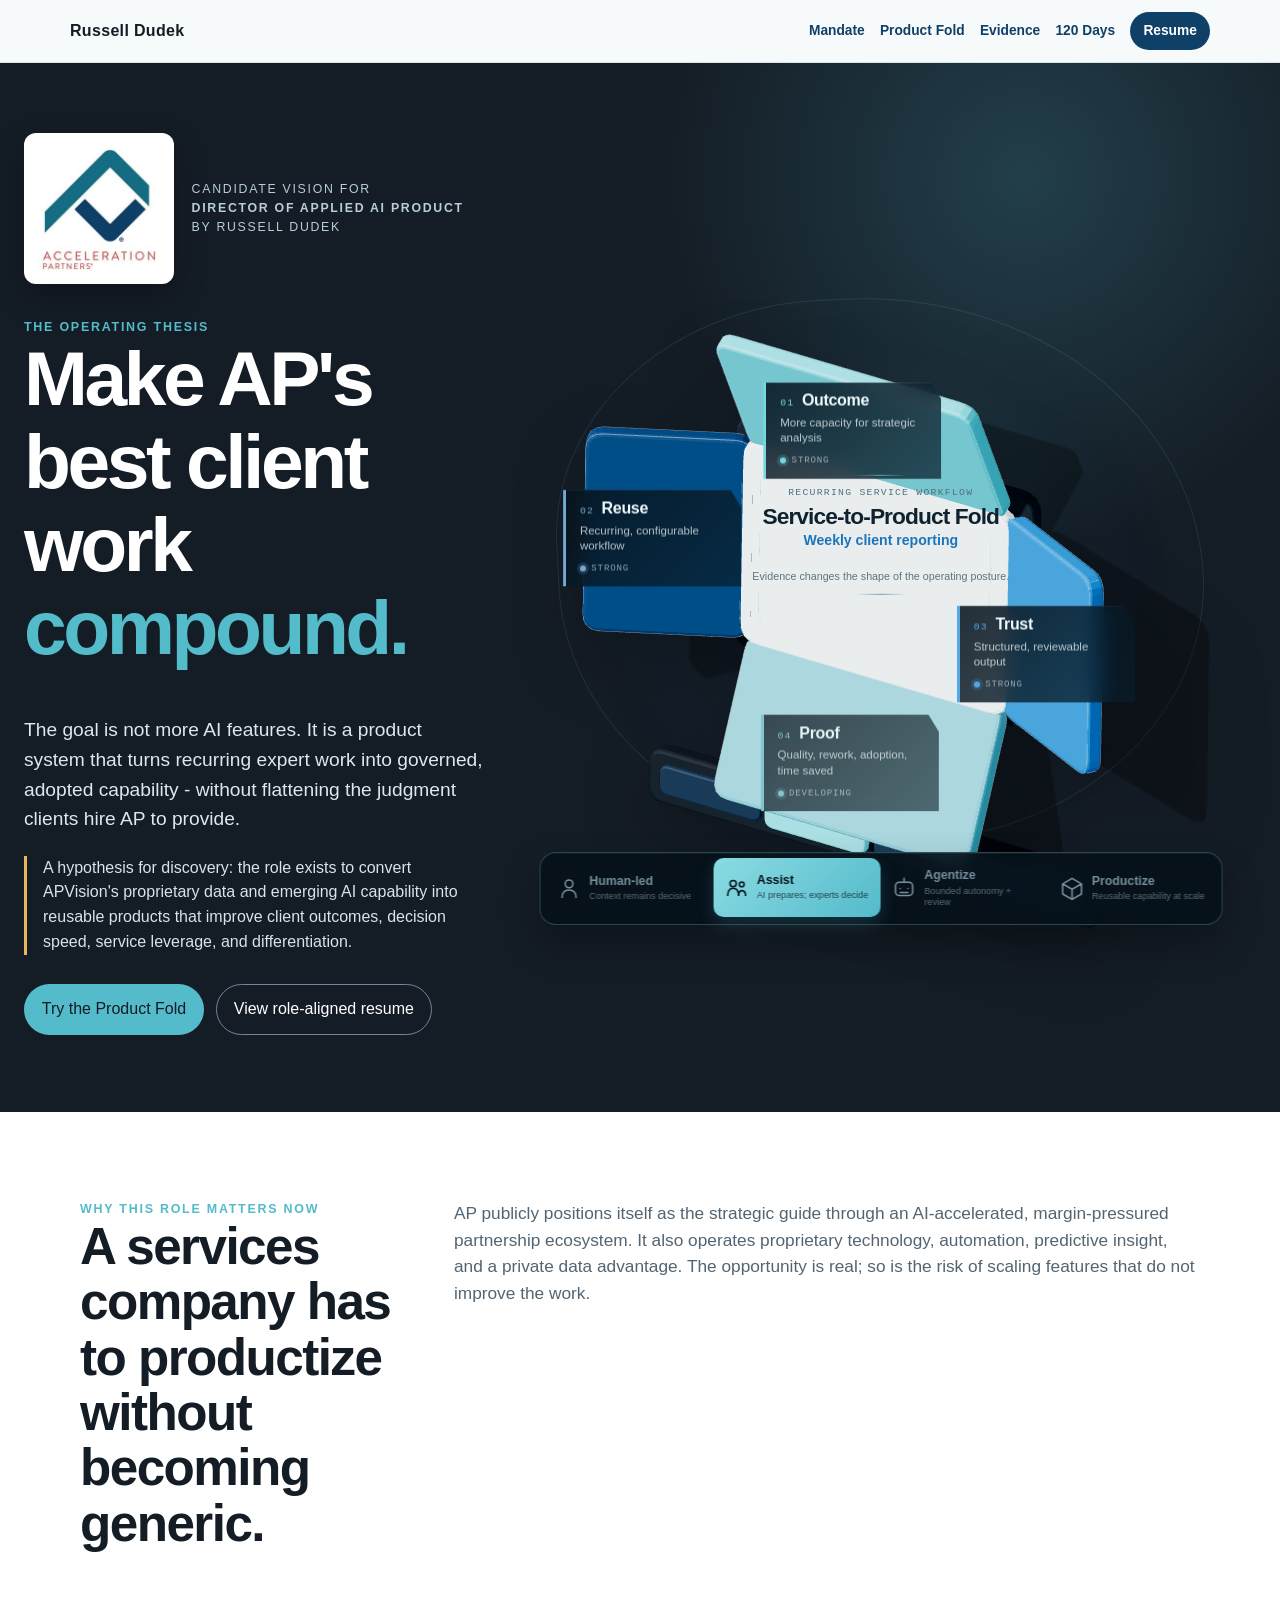
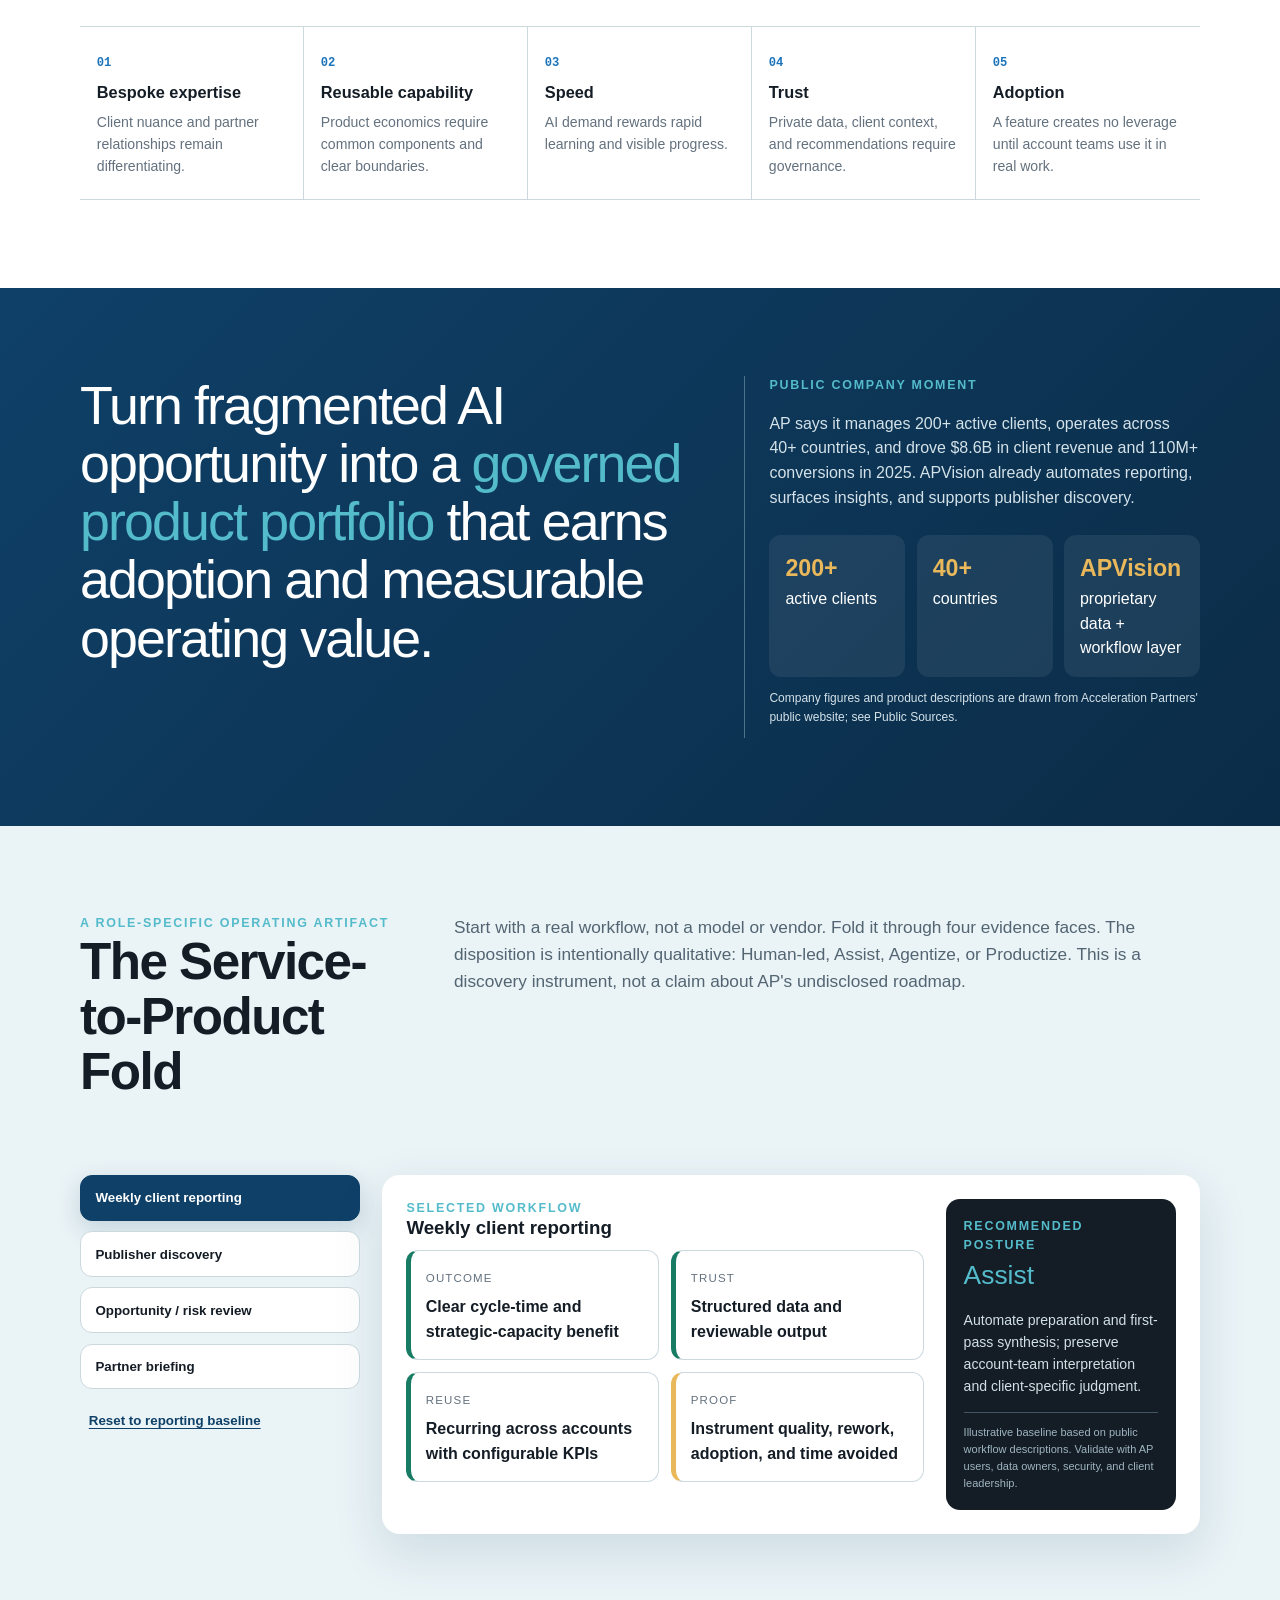
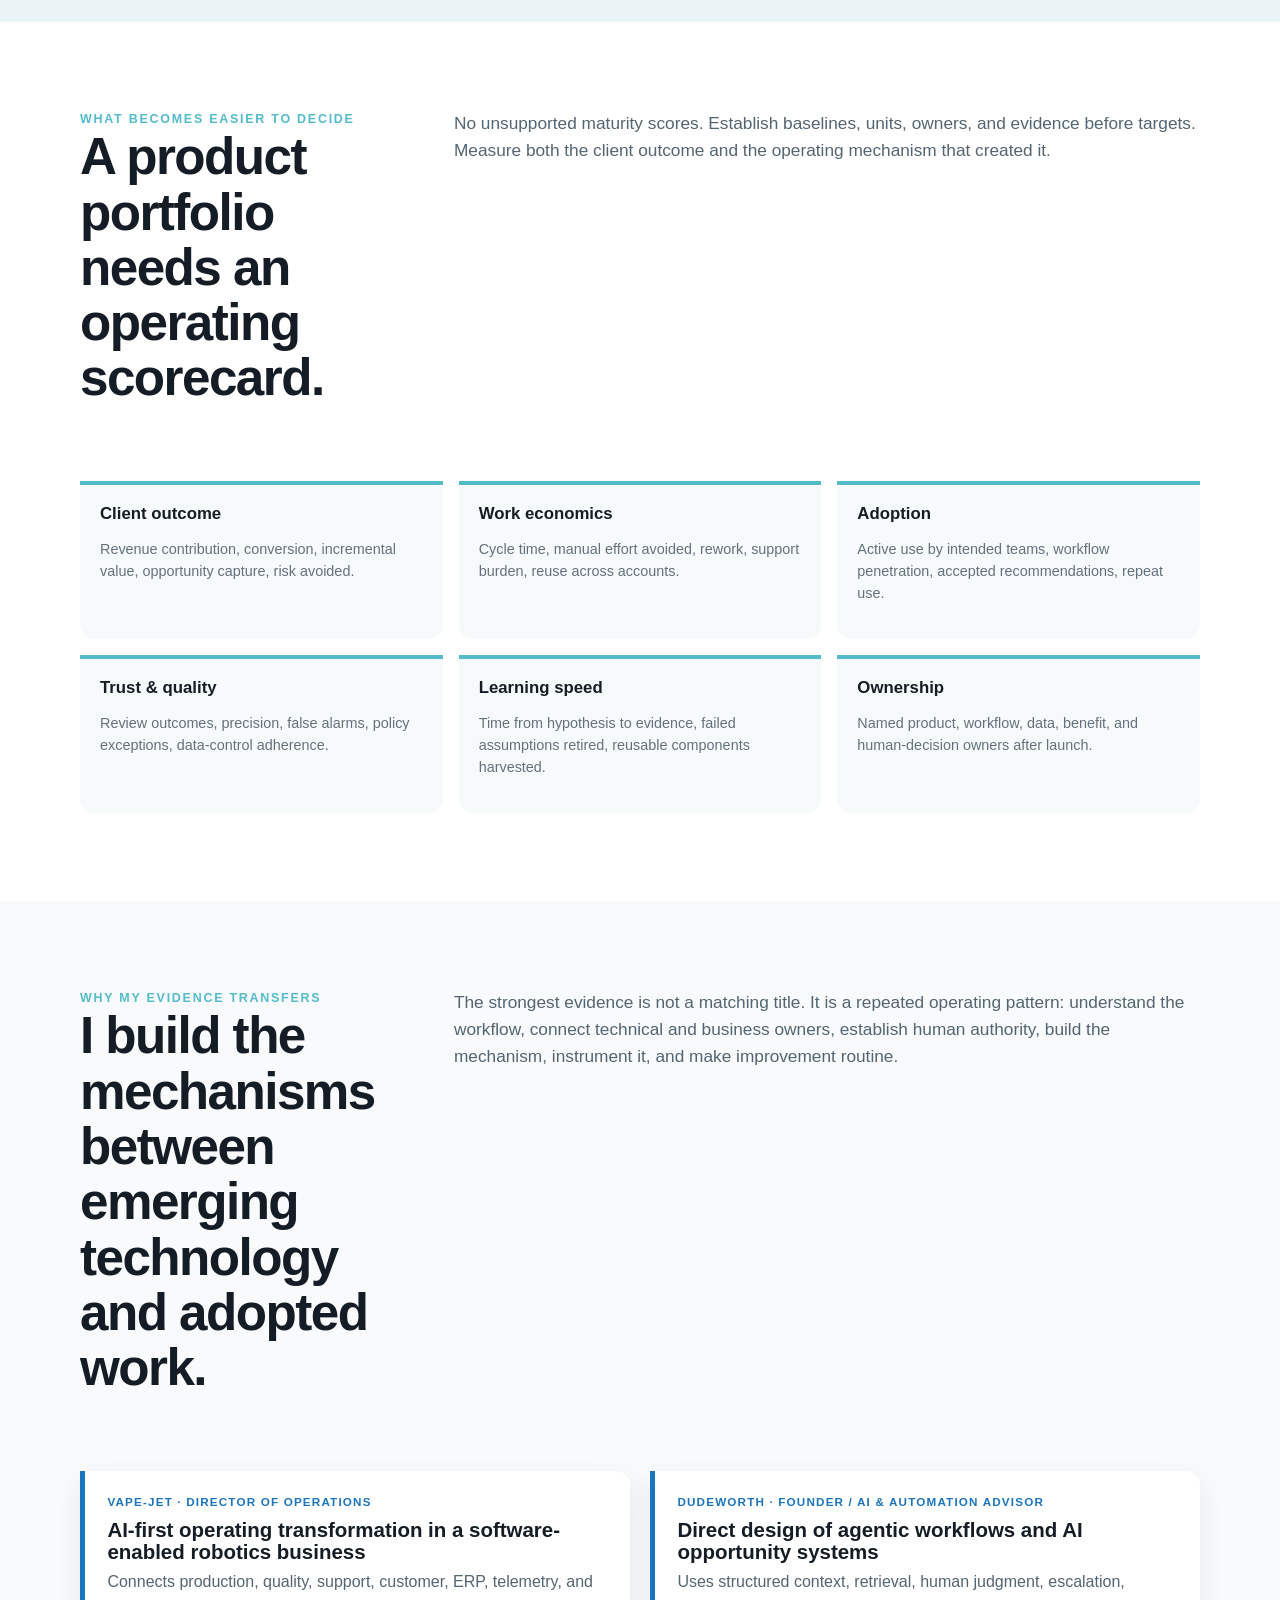
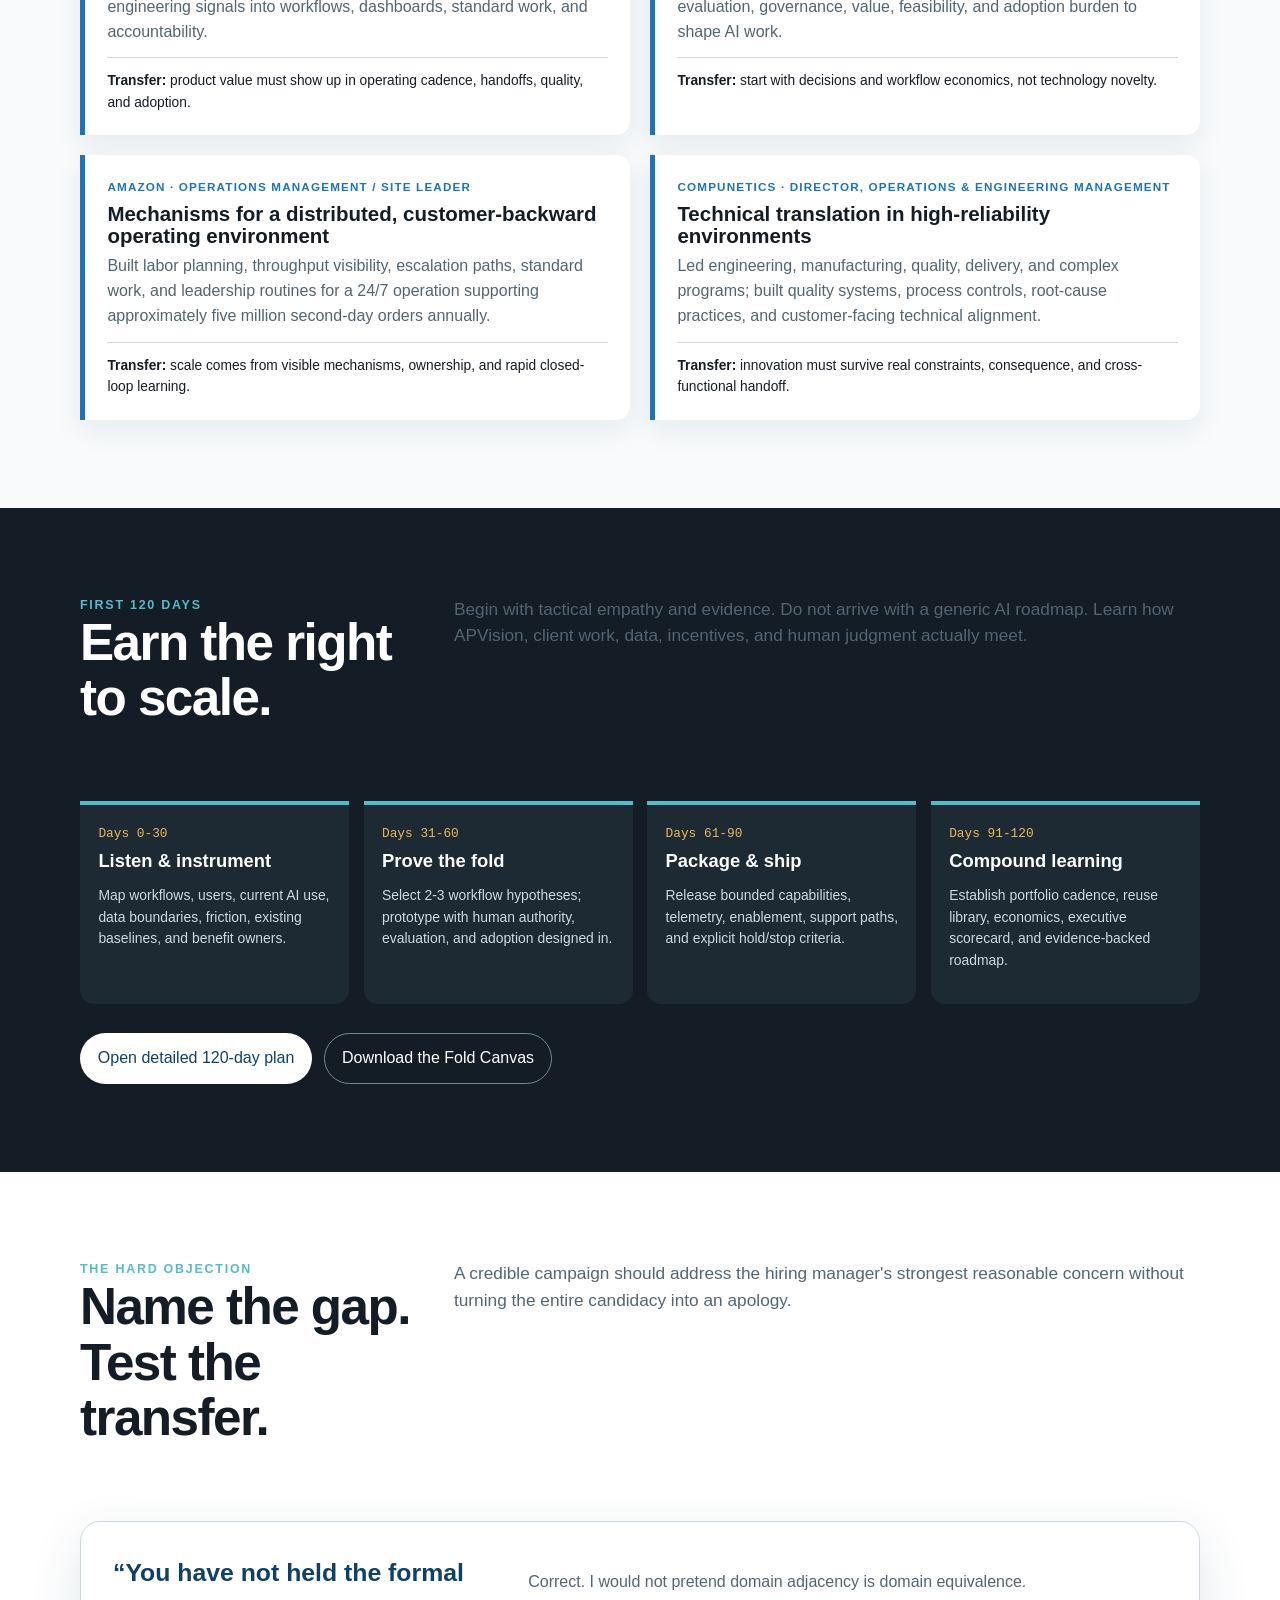
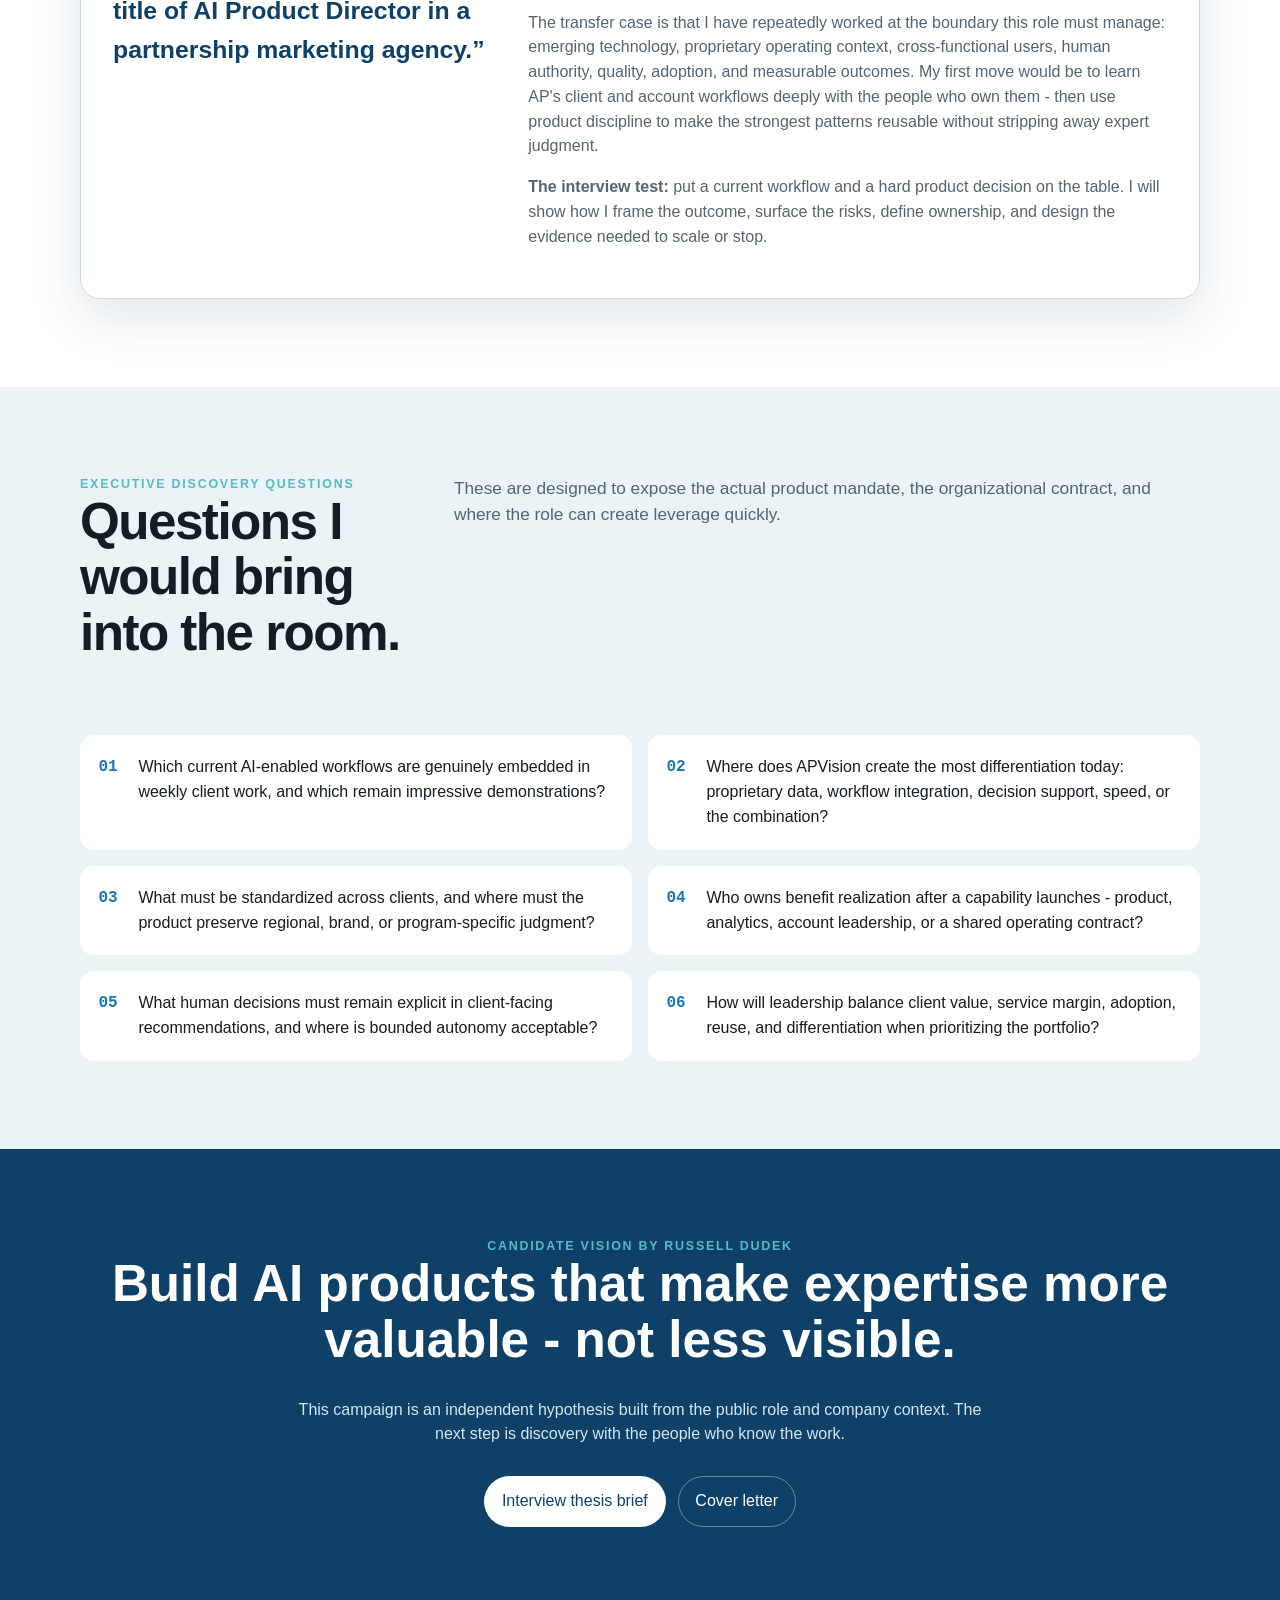
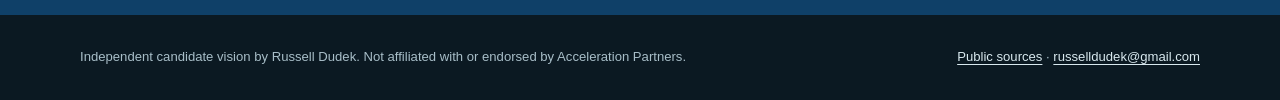
==== commit 37654951: "Replace CSS fold with 3D stage markup" ====
--- a/index.html
+++ b/index.html
@@ -25,65 +25,57 @@
     </div>
 
     <div class="fold-stage">
-      <div class="origami-engine" data-result="assist" aria-label="Precision Origami Engine evaluating a recurring service workflow through Outcome, Reuse, Trust, and Proof">
-        <div class="origami-sheet">
-          <article class="origami-face origami-face--outcome" data-engine-evidence="outcome" data-state="strong">
-            <div class="origami-face__head">
-              <svg class="origami-icon" viewBox="0 0 32 32" aria-hidden="true"><circle cx="14" cy="18" r="9" fill="none" stroke="currentColor" stroke-width="2"/><circle cx="14" cy="18" r="4" fill="none" stroke="currentColor" stroke-width="2"/><path d="M20 12l8-8M22 4h6v6" fill="none" stroke="currentColor" stroke-width="2" stroke-linecap="round" stroke-linejoin="round"/></svg>
-              <div><span class="origami-face__index">01 · Evidence face</span><h3>Outcome</h3></div>
-            </div>
-            <p class="origami-face__question">What client or operating result should this workflow change?</p>
-            <p class="engine-evidence-text">Clear cycle-time and strategic-capacity benefit</p>
-            <div class="strength-block"><div class="strength-meta"><span>Evidence strength</span><span class="strength-label">Strong</span></div><div class="strength-rail" aria-label="Strong evidence"><span class="strength-segment"></span><span class="strength-segment"></span><span class="strength-segment"></span><span class="strength-segment"></span><span class="strength-segment"></span></div></div>
-          </article>
+    <div class="three-fold-stage" data-state="assist" data-fallback="false" aria-label="Three-dimensional Service-to-Product Fold evaluating a recurring workflow through Outcome, Reuse, Trust, and Proof">
+      <canvas class="three-fold-canvas" aria-hidden="true"></canvas>
 
-          <article class="origami-face origami-face--reuse" data-engine-evidence="reuse" data-state="strong">
-            <div class="origami-face__head">
-              <svg class="origami-icon" viewBox="0 0 32 32" aria-hidden="true"><path d="M25 10a11 11 0 0 0-18-2l-2 2M5 4v6h6M7 22a11 11 0 0 0 18 2l2-2M27 28v-6h-6" fill="none" stroke="currentColor" stroke-width="2" stroke-linecap="round" stroke-linejoin="round"/></svg>
-              <div><span class="origami-face__index">02 · Evidence face</span><h3>Reuse</h3></div>
-            </div>
-            <p class="origami-face__question">Can the capability repeat across accounts and contexts?</p>
-            <p class="engine-evidence-text">Recurring across accounts with configurable KPIs</p>
-            <div class="strength-block"><div class="strength-meta"><span>Evidence strength</span><span class="strength-label">Strong</span></div><div class="strength-rail" aria-label="Strong evidence"><span class="strength-segment"></span><span class="strength-segment"></span><span class="strength-segment"></span><span class="strength-segment"></span><span class="strength-segment"></span></div></div>
-          </article>
-
-          <section class="origami-core" aria-label="Recurring service workflow core">
-            <div class="origami-core__label">Recurring service workflow</div>
-            <h3>Service-to-Product Fold</h3>
-            <div class="workflow-path" aria-hidden="true"><span class="workflow-node">Ask</span><span class="workflow-link"></span><span class="workflow-node">Read</span><span class="workflow-link"></span><span class="workflow-node">Shape</span><span class="workflow-link"></span><span class="workflow-node">Act</span></div>
-            <div class="origami-workflow-name">Weekly client reporting</div>
-            <p class="origami-core__caption">Different evidence. Different operating posture.</p>
-          </section>
-
-          <article class="origami-face origami-face--trust" data-engine-evidence="trust" data-state="strong">
-            <div class="origami-face__head">
-              <svg class="origami-icon" viewBox="0 0 32 32" aria-hidden="true"><path d="M16 3l11 4v8c0 7-4.4 11.6-11 14-6.6-2.4-11-7-11-14V7l11-4z" fill="none" stroke="currentColor" stroke-width="2" stroke-linejoin="round"/><path d="M11 16l3 3 7-8" fill="none" stroke="currentColor" stroke-width="2" stroke-linecap="round" stroke-linejoin="round"/></svg>
-              <div><span class="origami-face__index">03 · Evidence face</span><h3>Trust</h3></div>
-            </div>
-            <p class="origami-face__question">Can stakeholders safely rely on the workflow and its output?</p>
-            <p class="engine-evidence-text">Structured data and reviewable output</p>
-            <div class="strength-block"><div class="strength-meta"><span>Evidence strength</span><span class="strength-label">Strong</span></div><div class="strength-rail" aria-label="Strong evidence"><span class="strength-segment"></span><span class="strength-segment"></span><span class="strength-segment"></span><span class="strength-segment"></span><span class="strength-segment"></span></div></div>
-          </article>
-
-          <article class="origami-face origami-face--proof" data-engine-evidence="proof" data-state="develop">
-            <div class="origami-face__head">
-              <svg class="origami-icon" viewBox="0 0 32 32" aria-hidden="true"><path d="M5 27V17h5v10M14 27V11h5v16M23 27V5h5v22" fill="none" stroke="currentColor" stroke-width="2" stroke-linejoin="round"/></svg>
-              <div><span class="origami-face__index">04 · Evidence face</span><h3>Proof</h3></div>
-            </div>
-            <p class="origami-face__question">Can value be observed, validated, and owned after release?</p>
-            <p class="engine-evidence-text">Instrument quality, rework, adoption, and time avoided</p>
-            <div class="strength-block"><div class="strength-meta"><span>Evidence strength</span><span class="strength-label">Developing</span></div><div class="strength-rail" aria-label="Developing evidence"><span class="strength-segment"></span><span class="strength-segment"></span><span class="strength-segment"></span><span class="strength-segment"></span><span class="strength-segment"></span></div></div>
-          </article>
-        </div>
-
-        <div class="disposition-rail" aria-label="Operating disposition">
-          <div class="disposition-step" data-disposition="human" aria-current="false"><svg viewBox="0 0 32 32" aria-hidden="true"><circle cx="16" cy="10" r="5" fill="none" stroke="currentColor" stroke-width="2"/><path d="M7 28c0-6 3-10 9-10s9 4 9 10" fill="none" stroke="currentColor" stroke-width="2"/></svg><div><strong>Human-led</strong><small>Context remains decisive</small></div></div>
-          <div class="disposition-step" data-disposition="assist" aria-current="true"><svg viewBox="0 0 32 32" aria-hidden="true"><circle cx="11" cy="11" r="4" fill="none" stroke="currentColor" stroke-width="2"/><circle cx="22" cy="12" r="3" fill="none" stroke="currentColor" stroke-width="2"/><path d="M4 27c0-6 2-10 7-10s7 4 7 10M18 27c0-4 1-7 4-7s5 3 5 7" fill="none" stroke="currentColor" stroke-width="2"/></svg><div><strong>Assist</strong><small>AI prepares; experts decide</small></div></div>
-          <div class="disposition-step" data-disposition="agentize" aria-current="false"><svg viewBox="0 0 32 32" aria-hidden="true"><rect x="5" y="8" width="22" height="17" rx="5" fill="none" stroke="currentColor" stroke-width="2"/><path d="M16 3v5M11 16h.01M21 16h.01M11 21h10" fill="none" stroke="currentColor" stroke-width="2" stroke-linecap="round"/></svg><div><strong>Agentize</strong><small>Bounded autonomy + review</small></div></div>
-          <div class="disposition-step" data-disposition="productize" aria-current="false"><svg viewBox="0 0 32 32" aria-hidden="true"><path d="M16 3l12 7-12 7L4 10l12-7zM4 10v13l12 7 12-7V10M16 17v13" fill="none" stroke="currentColor" stroke-width="2" stroke-linejoin="round"/></svg><div><strong>Productize</strong><small>Reusable capability at scale</small></div></div>
+      <div class="three-fold-fallback" aria-hidden="true">
+        <div class="three-fold-fallback__sheet" aria-hidden="true">
+          <span class="three-fold-fallback__plane three-fold-fallback__plane--top"></span>
+          <span class="three-fold-fallback__plane three-fold-fallback__plane--left"></span>
+          <span class="three-fold-fallback__plane three-fold-fallback__plane--right"></span>
+          <span class="three-fold-fallback__plane three-fold-fallback__plane--bottom"></span>
+          <span class="three-fold-fallback__core"></span>
         </div>
       </div>
+
+      <div class="three-fold-labels">
+        <article class="three-fold-label" data-fold-label="outcome" data-engine-evidence="outcome" data-state="strong">
+          <div class="three-fold-label__head"><span class="three-fold-label__index">01</span><strong>Outcome</strong></div>
+          <small class="engine-evidence-text">More capacity for strategic analysis</small>
+          <span class="three-fold-label__strength"><span class="strength-label">Strong</span></span>
+        </article>
+        <article class="three-fold-label" data-fold-label="reuse" data-engine-evidence="reuse" data-state="strong">
+          <div class="three-fold-label__head"><span class="three-fold-label__index">02</span><strong>Reuse</strong></div>
+          <small class="engine-evidence-text">Recurring, configurable workflow</small>
+          <span class="three-fold-label__strength"><span class="strength-label">Strong</span></span>
+        </article>
+        <article class="three-fold-label" data-fold-label="trust" data-engine-evidence="trust" data-state="strong">
+          <div class="three-fold-label__head"><span class="three-fold-label__index">03</span><strong>Trust</strong></div>
+          <small class="engine-evidence-text">Structured, reviewable output</small>
+          <span class="three-fold-label__strength"><span class="strength-label">Strong</span></span>
+        </article>
+        <article class="three-fold-label" data-fold-label="proof" data-engine-evidence="proof" data-state="develop">
+          <div class="three-fold-label__head"><span class="three-fold-label__index">04</span><strong>Proof</strong></div>
+          <small class="engine-evidence-text">Quality, rework, adoption, time saved</small>
+          <span class="three-fold-label__strength"><span class="strength-label">Developing</span></span>
+        </article>
+      </div>
+
+      <section class="three-fold-core-copy" aria-label="Recurring service workflow core">
+        <span class="core-kicker">Recurring service workflow</span>
+        <h3>Service-to-Product Fold</h3>
+        <strong class="three-fold-workflow">Weekly client reporting</strong>
+        <p>Evidence changes the shape of the operating posture.</p>
+      </section>
+
+      <div class="three-fold-disposition" aria-label="Operating disposition">
+        <div class="disposition-step" data-disposition="human" aria-current="false"><svg viewBox="0 0 32 32" aria-hidden="true"><circle cx="16" cy="10" r="5" fill="none" stroke="currentColor" stroke-width="2"/><path d="M7 28c0-6 3-10 9-10s9 4 9 10" fill="none" stroke="currentColor" stroke-width="2"/></svg><div><strong>Human-led</strong><small>Context remains decisive</small></div></div>
+        <div class="disposition-step" data-disposition="assist" aria-current="true"><svg viewBox="0 0 32 32" aria-hidden="true"><circle cx="11" cy="11" r="4" fill="none" stroke="currentColor" stroke-width="2"/><circle cx="22" cy="12" r="3" fill="none" stroke="currentColor" stroke-width="2"/><path d="M4 27c0-6 2-10 7-10s7 4 7 10M18 27c0-4 1-7 4-7s5 3 5 7" fill="none" stroke="currentColor" stroke-width="2"/></svg><div><strong>Assist</strong><small>AI prepares; experts decide</small></div></div>
+        <div class="disposition-step" data-disposition="agentize" aria-current="false"><svg viewBox="0 0 32 32" aria-hidden="true"><rect x="5" y="8" width="22" height="17" rx="5" fill="none" stroke="currentColor" stroke-width="2"/><path d="M16 3v5M11 16h.01M21 16h.01M11 21h10" fill="none" stroke="currentColor" stroke-width="2" stroke-linecap="round"/></svg><div><strong>Agentize</strong><small>Bounded autonomy + review</small></div></div>
+        <div class="disposition-step" data-disposition="productize" aria-current="false"><svg viewBox="0 0 32 32" aria-hidden="true"><path d="M16 3l12 7-12 7L4 10l12-7zM4 10v13l12 7 12-7V10M16 17v13" fill="none" stroke="currentColor" stroke-width="2" stroke-linejoin="round"/></svg><div><strong>Productize</strong><small>Reusable capability at scale</small></div></div>
+      </div>
     </div>
+  </div>
   </div>
 </section>
 
@@ -99,5 +91,6 @@
 </main>
 <footer class="site-footer"><div class="footer-inner"><span>Independent candidate vision by Russell Dudek. Not affiliated with or endorsed by Acceleration Partners.</span><span><a href="sources.html">Public sources</a> · <a href="mailto:russelldudek@gmail.com">russelldudek@gmail.com</a></span></div></footer>
 <script src="app.js"></script>
+<script type="module" src="three-fold.js"></script>
 </body>
 </html>
--- a/origami-engine.css
+++ b/origami-engine.css
@@ -1,557 +1,387 @@
-/* Precision Origami Engine — role-specific Service-to-Product Fold */
+/* Three-dimensional Service-to-Product Fold */
 .hero-grid{
-  max-width:1360px;
-  grid-template-columns:minmax(360px,.78fr) minmax(620px,1.22fr);
-  gap:1.75rem;
-  padding:4.4rem 1.5rem 4.8rem;
+  max-width:1420px;
+  grid-template-columns:minmax(360px,.76fr) minmax(670px,1.24fr);
+  gap:1.35rem;
+  padding:4.35rem 1.5rem 4.8rem;
 }
 
 .fold-stage{
-  min-height:720px;
+  min-width:0;
   display:grid;
   place-items:center;
-  padding:.5rem 0;
-}
-
-.origami-engine{
-  --hinge-top:-7deg;
-  --hinge-left:7deg;
-  --hinge-right:-7deg;
-  --hinge-bottom:7deg;
-  width:min(760px,100%);
-  color:#fff;
+  align-self:stretch;
+}
+
+.three-fold-stage{
+  --fold-label-x:50%;
+  --fold-label-y:50%;
+  width:min(820px,100%);
+  height:700px;
   position:relative;
   isolation:isolate;
-}
-
-.origami-engine::before{
+  overflow:visible;
+  border-radius:36px;
+  background:
+    radial-gradient(circle at 52% 43%,rgba(84,187,203,.13),transparent 33%),
+    radial-gradient(circle at 50% 52%,rgba(28,117,188,.09),transparent 56%);
+}
+
+.three-fold-stage::before{
   content:"";
   position:absolute;
-  inset:10% 6% 15%;
-  background:radial-gradient(circle at 50% 48%,rgba(84,187,203,.18),rgba(28,117,188,.08) 43%,transparent 72%);
-  filter:blur(24px);
+  inset:9% 7% 13%;
+  border:1px solid rgba(139,205,219,.12);
+  border-radius:44% 56% 48% 52%;
+  transform:rotate(-3deg);
+  pointer-events:none;
   z-index:-1;
+}
+
+.three-fold-canvas{
+  position:absolute;
+  inset:0;
+  width:100%;
+  height:100%;
+  display:block;
+  z-index:1;
+  filter:drop-shadow(0 28px 34px rgba(0,0,0,.2));
+}
+
+.three-fold-labels{
+  position:absolute;
+  inset:0;
+  z-index:4;
   pointer-events:none;
 }
 
-.origami-engine[data-result="human"]{
-  --hinge-top:-2deg;
-  --hinge-left:2deg;
-  --hinge-right:-2deg;
-  --hinge-bottom:2deg;
-}
-
-.origami-engine[data-result="agentize"]{
-  --hinge-top:-10deg;
-  --hinge-left:10deg;
-  --hinge-right:-10deg;
-  --hinge-bottom:10deg;
-}
-
-.origami-engine[data-result="productize"]{
-  --hinge-top:-13deg;
-  --hinge-left:13deg;
-  --hinge-right:-13deg;
-  --hinge-bottom:13deg;
-}
-
-.origami-sheet{
-  display:grid;
-  grid-template-columns:minmax(205px,1fr) minmax(285px,1.28fr) minmax(205px,1fr);
-  grid-template-rows:205px 290px 205px;
-  grid-template-areas:
-    ". outcome ."
-    "reuse core trust"
-    ". proof .";
-  align-items:stretch;
-  justify-items:stretch;
-  perspective:1450px;
-  transform-style:preserve-3d;
-  filter:drop-shadow(0 30px 42px rgba(0,0,0,.32));
-}
-
-.origami-face,
-.origami-core{
-  position:relative;
-  min-width:0;
-}
-
-.origami-face{
-  padding:1.15rem 1.25rem 1.05rem;
+.three-fold-label{
+  --label-accent:var(--ap-teal);
+  position:absolute;
+  left:var(--fold-label-x);
+  top:var(--fold-label-y);
+  width:clamp(124px,18vw,178px);
+  transform:translate(-50%,-50%);
+  padding:.67rem .78rem .7rem .86rem;
+  color:#eef9fb;
+  background:linear-gradient(135deg,rgba(7,20,31,.88),rgba(9,30,44,.72));
+  border-left:3px solid var(--label-accent);
+  box-shadow:0 12px 26px rgba(0,0,0,.2),inset 0 1px 0 rgba(255,255,255,.08);
+  backdrop-filter:blur(10px);
+  -webkit-backdrop-filter:blur(10px);
+  clip-path:polygon(0 0,94% 0,100% 18%,100% 100%,0 100%);
+  transition:opacity .25s ease,filter .25s ease;
+}
+
+.three-fold-label[data-fold-label="outcome"]{
+  --fold-label-x:50%;
+  --fold-label-y:14%;
+  --label-accent:#77d7df;
+}
+
+.three-fold-label[data-fold-label="reuse"]{
+  --fold-label-x:14%;
+  --fold-label-y:43%;
+  --label-accent:#75a9d1;
+}
+
+.three-fold-label[data-fold-label="trust"]{
+  --fold-label-x:86%;
+  --fold-label-y:43%;
+  --label-accent:#54a8e6;
+}
+
+.three-fold-label[data-fold-label="proof"]{
+  --fold-label-x:50%;
+  --fold-label-y:73%;
+  --label-accent:#6bc4d1;
+}
+
+.three-fold-label[data-state="weak"]{
+  opacity:.62;
+  filter:saturate(.55);
+}
+
+.three-fold-label[data-state="develop"]{
+  opacity:.82;
+  filter:saturate(.82);
+}
+
+.three-fold-label__head{
   display:flex;
-  flex-direction:column;
-  overflow:hidden;
-  border:1px solid rgba(210,237,246,.52);
-  box-shadow:
-    inset 0 1px 0 rgba(255,255,255,.26),
-    inset 0 -18px 28px rgba(3,15,26,.12),
-    0 18px 32px rgba(0,0,0,.18);
-  transition:transform .72s cubic-bezier(.2,.75,.2,1),filter .36s ease,opacity .36s ease;
-  backface-visibility:hidden;
-  will-change:transform;
-}
-
-.origami-face::before{
+  align-items:baseline;
+  gap:.48rem;
+  margin-bottom:.28rem;
+}
+
+.three-fold-label__index{
+  font-family:var(--font-mono);
+  font-size:.61rem;
+  letter-spacing:.12em;
+  color:var(--label-accent);
+}
+
+.three-fold-label strong{
+  font-family:var(--font-display);
+  font-size:1rem;
+  line-height:1;
+  letter-spacing:-.02em;
+}
+
+.three-fold-label small{
+  display:block;
+  font-size:.72rem;
+  line-height:1.35;
+  color:rgba(238,249,251,.76);
+}
+
+.three-fold-label__strength{
+  display:flex;
+  align-items:center;
+  gap:.34rem;
+  margin-top:.46rem;
+  font-family:var(--font-mono);
+  font-size:.57rem;
+  letter-spacing:.09em;
+  text-transform:uppercase;
+  color:rgba(238,249,251,.58);
+}
+
+.three-fold-label__strength::before{
   content:"";
-  position:absolute;
-  inset:0;
-  background:linear-gradient(125deg,rgba(255,255,255,.22),transparent 28%,transparent 72%,rgba(255,255,255,.08));
+  width:6px;
+  height:6px;
+  border-radius:50%;
+  background:var(--label-accent);
+  box-shadow:0 0 0 3px color-mix(in srgb,var(--label-accent) 18%,transparent);
+}
+
+.three-fold-core-copy{
+  position:absolute;
+  left:50%;
+  top:43%;
+  z-index:5;
+  width:min(282px,38%);
+  transform:translate(-50%,-50%);
+  text-align:center;
+  color:#102230;
   pointer-events:none;
 }
 
-.origami-face::after{
+.three-fold-core-copy::before,
+.three-fold-core-copy::after{
   content:"";
-  position:absolute;
-  background:linear-gradient(90deg,transparent,rgba(227,246,251,.95),rgba(72,108,127,.82),transparent);
-  box-shadow:0 0 15px rgba(84,187,203,.35);
-  pointer-events:none;
-}
-
-.origami-face--outcome{
-  grid-area:outcome;
-  color:#092b3a;
-  background:linear-gradient(160deg,#7bd2dd 0%,#54bbcb 58%,#3597aa 100%);
-  clip-path:polygon(7% 0,93% 0,100% 100%,0 100%);
-  transform-origin:bottom center;
-  transform:rotateX(var(--hinge-top)) translateZ(7px);
-  z-index:2;
-}
-
-.origami-face--outcome::after{
-  left:2%;right:2%;bottom:-1px;height:7px;
-}
-
-.origami-face--reuse{
-  grid-area:reuse;
-  color:#fff;
-  background:linear-gradient(150deg,#174c77 0%,#0f4068 58%,#082941 100%);
-  clip-path:polygon(0 7%,100% 0,100% 100%,0 93%);
-  transform-origin:right center;
-  transform:rotateY(var(--hinge-left)) translateZ(7px);
-  z-index:2;
-}
-
-.origami-face--reuse::after{
-  top:2%;bottom:2%;right:-1px;width:7px;
-  background:linear-gradient(180deg,transparent,rgba(227,246,251,.95),rgba(72,108,127,.82),transparent);
-}
-
-.origami-face--trust{
-  grid-area:trust;
-  color:#fff;
-  background:linear-gradient(150deg,#2d8ed0 0%,#1c75bc 58%,#105b96 100%);
-  clip-path:polygon(0 0,100% 7%,100% 93%,0 100%);
-  transform-origin:left center;
-  transform:rotateY(var(--hinge-right)) translateZ(7px);
-  z-index:2;
-}
-
-.origami-face--trust::after{
-  top:2%;bottom:2%;left:-1px;width:7px;
-  background:linear-gradient(180deg,transparent,rgba(227,246,251,.95),rgba(72,108,127,.82),transparent);
-}
-
-.origami-face--proof{
-  grid-area:proof;
-  color:#172331;
-  background:linear-gradient(160deg,#f3d895 0%,#e9b85b 58%,#b98531 100%);
-  clip-path:polygon(0 0,100% 0,93% 100%,7% 100%);
-  transform-origin:top center;
-  transform:rotateX(var(--hinge-bottom)) translateZ(7px);
-  z-index:2;
-}
-
-.origami-face--proof::after{
-  left:2%;right:2%;top:-1px;height:7px;
-}
-
-.origami-face[data-state="weak"]{
-  filter:saturate(.66) brightness(.78);
-}
-
-.origami-face[data-state="develop"]{
-  filter:saturate(.86) brightness(.92);
-}
-
-.origami-face[data-state="strong"]{
-  filter:saturate(1.04) brightness(1.02);
-}
-
-.origami-face__head{
-  display:grid;
-  grid-template-columns:42px 1fr;
-  gap:.65rem;
-  align-items:center;
-  position:relative;
-  z-index:1;
-}
-
-.origami-icon{
-  width:40px;
-  height:40px;
-  padding:8px;
-  border:1px solid currentColor;
-  border-radius:10px;
-  opacity:.88;
-}
-
-.origami-face__index{
+  display:block;
+  width:52px;
+  height:1px;
+  margin:.65rem auto;
+  background:linear-gradient(90deg,transparent,#6f9ead,transparent);
+}
+
+.three-fold-core-copy .core-kicker{
   display:block;
   font-family:var(--font-mono);
-  font-size:.67rem;
-  letter-spacing:.12em;
-  text-transform:uppercase;
-  opacity:.72;
-}
-
-.origami-face h3{
-  margin:.08rem 0 0;
-  font-size:1.2rem;
-  letter-spacing:-.02em;
-}
-
-.origami-face__question{
-  margin:.78rem 0 .48rem;
-  font-size:.83rem;
-  line-height:1.35;
-  opacity:.78;
-  position:relative;
-  z-index:1;
-}
-
-.engine-evidence-text{
-  margin:0 0 auto;
-  font-family:var(--font-display);
-  font-weight:800;
-  font-size:.92rem;
-  line-height:1.28;
-  position:relative;
-  z-index:1;
-}
-
-.strength-block{
-  margin-top:1rem;
-  padding-top:.65rem;
-  border-top:1px solid currentColor;
-  border-top-color:color-mix(in srgb,currentColor 34%,transparent);
-  position:relative;
-  z-index:1;
-}
-
-.strength-meta{
-  display:flex;
-  justify-content:space-between;
-  gap:.5rem;
-  font-size:.62rem;
-  letter-spacing:.1em;
-  text-transform:uppercase;
-  font-weight:800;
-  opacity:.8;
-}
-
-.strength-rail{
-  display:grid;
-  grid-template-columns:repeat(5,1fr);
-  gap:4px;
-  margin-top:.42rem;
-}
-
-.strength-segment{
-  height:7px;
-  border-radius:2px;
-  background:rgba(4,22,35,.22);
-  border:1px solid rgba(255,255,255,.15);
-}
-
-.origami-face[data-state="weak"] .strength-segment:nth-child(-n+1),
-.origami-face[data-state="develop"] .strength-segment:nth-child(-n+3),
-.origami-face[data-state="strong"] .strength-segment{
-  background:currentColor;
-  opacity:.88;
-  box-shadow:0 0 8px color-mix(in srgb,currentColor 45%,transparent);
-}
-
-.origami-core{
-  grid-area:core;
-  z-index:4;
-  display:flex;
-  flex-direction:column;
-  justify-content:center;
-  align-items:center;
-  text-align:center;
-  padding:1.35rem 1.25rem;
-  background:
-    linear-gradient(145deg,rgba(255,255,255,.08),transparent 34%),
-    linear-gradient(160deg,#132635 0%,#0b1721 60%,#07111a 100%);
-  border:1px solid rgba(168,219,232,.72);
-  clip-path:polygon(8% 0,92% 0,100% 12%,100% 88%,92% 100%,8% 100%,0 88%,0 12%);
-  box-shadow:
-    inset 0 0 0 2px rgba(255,255,255,.035),
-    inset 0 0 42px rgba(84,187,203,.08),
-    0 20px 42px rgba(0,0,0,.35);
-}
-
-.origami-core::before,
-.origami-core::after{
-  content:"";
-  position:absolute;
-  inset:10px;
-  clip-path:inherit;
-  border:1px solid rgba(84,187,203,.18);
-  pointer-events:none;
-}
-
-.origami-core::after{
-  inset:auto 14% 12px;
-  height:2px;
-  background:linear-gradient(90deg,transparent,var(--ap-teal),transparent);
-  border:0;
-  animation:core-scan 3.4s ease-in-out infinite;
-}
-
-.origami-core__label{
-  font-family:var(--font-mono);
-  font-size:.64rem;
+  font-size:.61rem;
+  line-height:1.3;
   letter-spacing:.13em;
   text-transform:uppercase;
-  color:#8fcbd5;
-}
-
-.origami-core h3{
-  margin:.42rem 0 .9rem;
-  font-size:1.35rem;
-  letter-spacing:-.03em;
-}
-
-.workflow-path{
-  width:100%;
-  display:grid;
-  grid-template-columns:auto 1fr auto 1fr auto 1fr auto;
-  align-items:center;
-  gap:.3rem;
-  margin:.1rem 0 1rem;
-}
-
-.workflow-node{
-  width:34px;
-  height:34px;
-  display:grid;
-  place-items:center;
-  border-radius:50%;
-  border:1px solid rgba(135,207,222,.55);
-  background:rgba(84,187,203,.08);
-  font-family:var(--font-mono);
-  font-size:.65rem;
-  color:#dff7fa;
-}
-
-.workflow-link{
-  height:1px;
-  background:linear-gradient(90deg,rgba(84,187,203,.25),var(--ap-teal),rgba(84,187,203,.25));
-  position:relative;
-}
-
-.workflow-link::after{
-  content:"";
-  position:absolute;
-  right:0;
-  top:50%;
-  width:5px;
-  height:5px;
-  border-top:1px solid var(--ap-teal);
-  border-right:1px solid var(--ap-teal);
-  transform:translateY(-50%) rotate(45deg);
-}
-
-.origami-workflow-name{
+  color:#51717f;
+}
+
+.three-fold-core-copy h3{
+  margin:.38rem 0 .2rem;
+  font-size:clamp(1.08rem,2vw,1.42rem);
+  line-height:1.05;
+  letter-spacing:-.04em;
+}
+
+.three-fold-workflow{
+  display:block;
+  min-height:2.2em;
   font-family:var(--font-display);
-  font-size:1.02rem;
-  font-weight:900;
-  color:#fff;
-  min-height:2.5em;
-  display:grid;
-  place-items:center;
-}
-
-.origami-core__caption{
-  margin:.55rem 0 0;
-  font-size:.72rem;
-  color:#9eb8c4;
-}
-
-.disposition-rail{
-  margin:14px auto 0;
+  font-size:.88rem;
+  line-height:1.25;
+  color:#1c75bc;
+}
+
+.three-fold-core-copy p{
+  margin:.35rem 0 0;
+  font-size:.67rem;
+  line-height:1.35;
+  color:#607480;
+}
+
+.three-fold-disposition{
+  position:absolute;
+  left:50%;
+  bottom:.55rem;
+  z-index:6;
+  width:min(730px,91%);
+  transform:translateX(-50%);
   display:grid;
   grid-template-columns:repeat(4,1fr);
-  border:1px solid rgba(84,187,203,.54);
-  background:linear-gradient(90deg,rgba(15,64,104,.58),rgba(8,26,39,.92),rgba(28,117,188,.42));
-  border-radius:14px;
-  overflow:hidden;
-  box-shadow:0 20px 35px rgba(0,0,0,.22),inset 0 1px 0 rgba(255,255,255,.08);
-}
-
-.disposition-step{
+  gap:1px;
+  padding:6px;
+  border:1px solid rgba(124,194,210,.3);
+  border-radius:16px;
+  background:rgba(6,17,26,.91);
+  box-shadow:0 18px 36px rgba(0,0,0,.28),inset 0 1px 0 rgba(255,255,255,.05);
+  backdrop-filter:blur(12px);
+  -webkit-backdrop-filter:blur(12px);
+}
+
+.three-fold-disposition .disposition-step{
   min-width:0;
-  display:grid;
-  grid-template-columns:28px 1fr;
+  display:flex;
   align-items:center;
-  gap:.55rem;
-  padding:.8rem .75rem;
-  border-right:1px solid rgba(151,204,218,.16);
-  color:#9fb4bf;
-  position:relative;
-  transition:background-color .3s ease,color .3s ease,transform .3s ease;
-}
-
-.disposition-step:last-child{border-right:0}
-
-.disposition-step::before{
-  content:"";
-  position:absolute;
-  left:0;right:0;top:0;
-  height:3px;
+  gap:.48rem;
+  padding:.66rem .65rem;
+  border-radius:10px;
+  color:#77909e;
   background:transparent;
-}
-
-.disposition-step[aria-current="true"]{
-  color:#fff;
-  background:rgba(84,187,203,.12);
-}
-
-.disposition-step[aria-current="true"]::before{
-  background:linear-gradient(90deg,var(--ap-teal),#7fd8e3);
-  box-shadow:0 0 16px rgba(84,187,203,.65);
-}
-
-.disposition-step svg{
+  transition:background .28s ease,color .28s ease,transform .28s ease;
+}
+
+.three-fold-disposition .disposition-step svg{
   width:25px;
   height:25px;
-  color:var(--ap-teal);
-}
-
-.disposition-step strong{
-  display:block;
+  flex:0 0 auto;
+}
+
+.three-fold-disposition .disposition-step strong,
+.three-fold-disposition .disposition-step small{
+  display:block;
+}
+
+.three-fold-disposition .disposition-step strong{
   font-family:var(--font-display);
-  font-size:.82rem;
-}
-
-.disposition-step small{
-  display:block;
-  font-size:.61rem;
-  line-height:1.25;
-  margin-top:.12rem;
+  font-size:.77rem;
+  line-height:1.1;
+}
+
+.three-fold-disposition .disposition-step small{
+  margin-top:.16rem;
+  font-size:.57rem;
+  line-height:1.2;
   color:inherit;
   opacity:.72;
 }
 
-.origami-engine[data-result="productize"] .origami-face{
-  animation:precision-lock 3.6s ease-in-out infinite;
-}
-
-.origami-engine[data-result="agentize"] .origami-core::after{
-  animation-duration:2.2s;
-}
-
-@keyframes core-scan{
-  0%,100%{opacity:.24;transform:scaleX(.52)}
-  50%{opacity:.95;transform:scaleX(1)}
-}
-
-@keyframes precision-lock{
-  0%,100%{filter:saturate(1.02) brightness(1)}
-  50%{filter:saturate(1.12) brightness(1.06)}
+.three-fold-disposition .disposition-step[aria-current="true"]{
+  color:#06141e;
+  background:linear-gradient(135deg,#8bdbe2,#54bbcb);
+  box-shadow:0 7px 18px rgba(84,187,203,.2);
+  transform:translateY(-1px);
+}
+
+.three-fold-fallback{
+  position:absolute;
+  inset:9% 7% 17%;
+  z-index:2;
+  display:none;
+  place-items:center;
+  pointer-events:none;
+}
+
+.three-fold-fallback[aria-hidden="false"]{
+  display:grid;
+}
+
+.three-fold-fallback__sheet{
+  width:min(500px,76%);
+  aspect-ratio:1;
+  position:relative;
+  filter:drop-shadow(0 24px 30px rgba(0,0,0,.24));
+}
+
+.three-fold-fallback__core,
+.three-fold-fallback__plane{
+  position:absolute;
+  border:1px solid rgba(221,245,248,.62);
+}
+
+.three-fold-fallback__core{
+  inset:28%;
+  z-index:3;
+  background:linear-gradient(145deg,#fff,#e8f1f4);
+  clip-path:polygon(8% 0,92% 0,100% 8%,100% 92%,92% 100%,8% 100%,0 92%,0 8%);
+}
+
+.three-fold-fallback__plane--top{
+  left:28%;right:28%;top:3%;height:26%;
+  background:#54bbcb;
+  clip-path:polygon(8% 0,92% 0,100% 100%,0 100%);
+}
+
+.three-fold-fallback__plane--left{
+  left:3%;top:28%;bottom:28%;width:26%;
+  background:#0f4068;
+  clip-path:polygon(0 8%,100% 0,100% 100%,0 92%);
+}
+
+.three-fold-fallback__plane--right{
+  right:3%;top:28%;bottom:28%;width:26%;
+  background:#1c75bc;
+  clip-path:polygon(0 0,100% 8%,100% 92%,0 100%);
+}
+
+.three-fold-fallback__plane--bottom{
+  left:28%;right:28%;bottom:3%;height:26%;
+  background:#3c9eb2;
+  clip-path:polygon(0 0,100% 0,92% 100%,8% 100%);
+}
+
+.three-fold-stage[data-fallback="true"] .three-fold-core-copy{
+  top:42%;
 }
 
 @media (max-width:1180px){
   .hero-grid{
     grid-template-columns:1fr;
     max-width:900px;
-    gap:2.5rem;
+    gap:2.1rem;
   }
-  .fold-stage{min-height:730px}
-  .origami-engine{margin-inline:auto}
+  .fold-stage{margin-top:.3rem}
+  .three-fold-stage{width:min(840px,100%);height:720px}
 }
 
 @media (max-width:820px){
-  .hero-grid{padding-top:3.4rem}
-  .origami-engine{width:min(720px,100%)}
-  .origami-sheet{
-    grid-template-columns:minmax(185px,1fr) minmax(250px,1.22fr) minmax(185px,1fr);
-    grid-template-rows:195px 275px 195px;
-  }
-  .origami-face{padding:1rem}
-  .origami-face h3{font-size:1.08rem}
-  .engine-evidence-text{font-size:.84rem}
-}
-
-@media (max-width:640px){
-  .hero{overflow:hidden}
-  .hero-grid{padding:2.6rem 1rem 3.4rem;gap:2rem}
-  .fold-stage{min-height:0;padding:0}
-  .origami-engine{width:100%;max-width:390px}
-  .origami-sheet{
-    grid-template-columns:repeat(2,minmax(0,1fr));
-    grid-template-rows:auto auto auto;
-    grid-template-areas:
-      "core core"
-      "outcome trust"
-      "reuse proof";
-    gap:10px;
-    perspective:none;
-    filter:drop-shadow(0 18px 24px rgba(0,0,0,.24));
-  }
-  .origami-face,
-  .origami-face--outcome,
-  .origami-face--reuse,
-  .origami-face--trust,
-  .origami-face--proof{
-    min-height:214px;
-    clip-path:none;
-    transform:none!important;
-    border-radius:12px;
-    padding:.88rem;
-  }
-  .origami-core{
-    min-height:235px;
-    clip-path:polygon(5% 0,95% 0,100% 9%,100% 91%,95% 100%,5% 100%,0 91%,0 9%);
-    padding:1.1rem;
-  }
-  .origami-face::after{display:none}
-  .origami-face__head{grid-template-columns:34px 1fr;gap:.5rem}
-  .origami-icon{width:32px;height:32px;padding:6px;border-radius:8px}
-  .origami-face h3{font-size:1rem}
-  .origami-face__question{font-size:.72rem;margin:.58rem 0 .34rem}
-  .engine-evidence-text{font-size:.77rem;line-height:1.25}
-  .strength-block{margin-top:.7rem;padding-top:.52rem}
-  .strength-meta{font-size:.54rem}
-  .strength-segment{height:6px}
-  .origami-core h3{font-size:1.2rem;margin-bottom:.7rem}
-  .workflow-path{gap:.18rem;margin-bottom:.72rem}
-  .workflow-node{width:30px;height:30px;font-size:.58rem}
-  .origami-workflow-name{font-size:.95rem;min-height:2.2em}
-  .origami-core__caption{font-size:.66rem}
-  .disposition-rail{
-    grid-template-columns:repeat(2,1fr);
-    margin-top:10px;
-    border-radius:12px;
-  }
-  .disposition-step{
-    padding:.72rem .65rem;
-    border-bottom:1px solid rgba(151,204,218,.16);
-  }
-  .disposition-step:nth-child(2){border-right:0}
-  .disposition-step:nth-child(n+3){border-bottom:0}
+  .hero-grid{padding:3.65rem 1.2rem 4.2rem}
+  .three-fold-stage{height:680px;border-radius:24px}
+  .three-fold-label{width:144px;padding:.58rem .65rem .62rem .72rem}
+  .three-fold-label strong{font-size:.9rem}
+  .three-fold-label small{font-size:.66rem}
+  .three-fold-core-copy{width:235px}
+  .three-fold-disposition{width:95%}
+  .three-fold-disposition .disposition-step{padding:.57rem .48rem}
+  .three-fold-disposition .disposition-step small{display:none}
+}
+
+@media (max-width:520px){
+  .hero-grid{padding:3.25rem .9rem 3.8rem}
+  .fold-stage{width:100%}
+  .three-fold-stage{width:100%;height:620px;border-radius:18px}
+  .three-fold-stage::before{inset:10% 2% 20%}
+  .three-fold-label{width:112px;padding:.48rem .5rem .52rem .58rem;clip-path:polygon(0 0,92% 0,100% 20%,100% 100%,0 100%)}
+  .three-fold-label__head{gap:.32rem;margin:0}
+  .three-fold-label__index{font-size:.52rem}
+  .three-fold-label strong{font-size:.78rem}
+  .three-fold-label small{display:none}
+  .three-fold-label__strength{font-size:.5rem;margin-top:.34rem}
+  .three-fold-core-copy{top:42%;width:190px}
+  .three-fold-core-copy h3{font-size:1rem}
+  .three-fold-workflow{font-size:.75rem}
+  .three-fold-core-copy p{display:none}
+  .three-fold-disposition{bottom:.25rem;grid-template-columns:repeat(2,1fr);width:97%;padding:5px}
+  .three-fold-disposition .disposition-step{padding:.48rem .5rem}
+  .three-fold-disposition .disposition-step svg{width:20px;height:20px}
+  .three-fold-disposition .disposition-step strong{font-size:.68rem}
 }
 
 @media (prefers-reduced-motion:reduce){
-  .origami-face,
-  .disposition-step{
-    transition-duration:0s!important;
+  .three-fold-label,
+  .three-fold-disposition .disposition-step{
+    transition:none!important;
     animation:none!important;
   }
-  .origami-core::after{
-    animation:none!important;
-    opacity:.65;
-    transform:none;
-  }
-}
+}
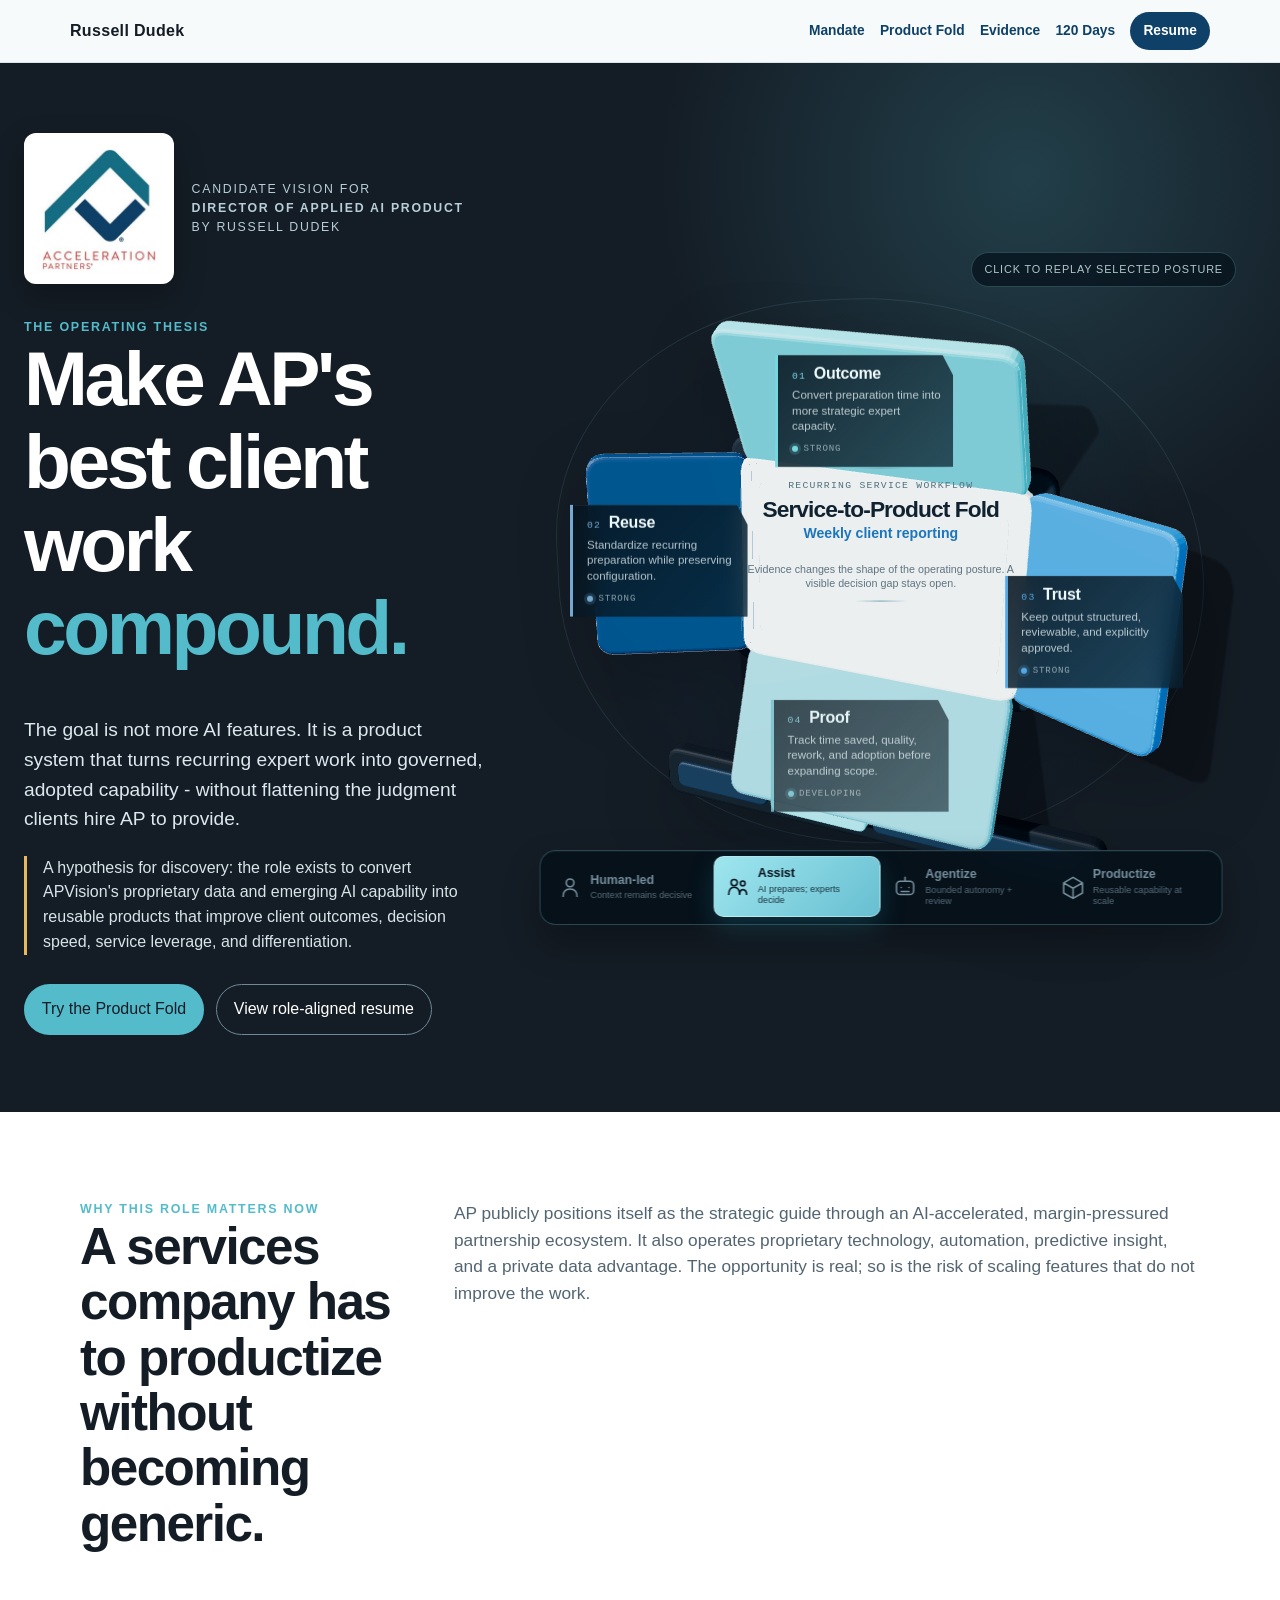
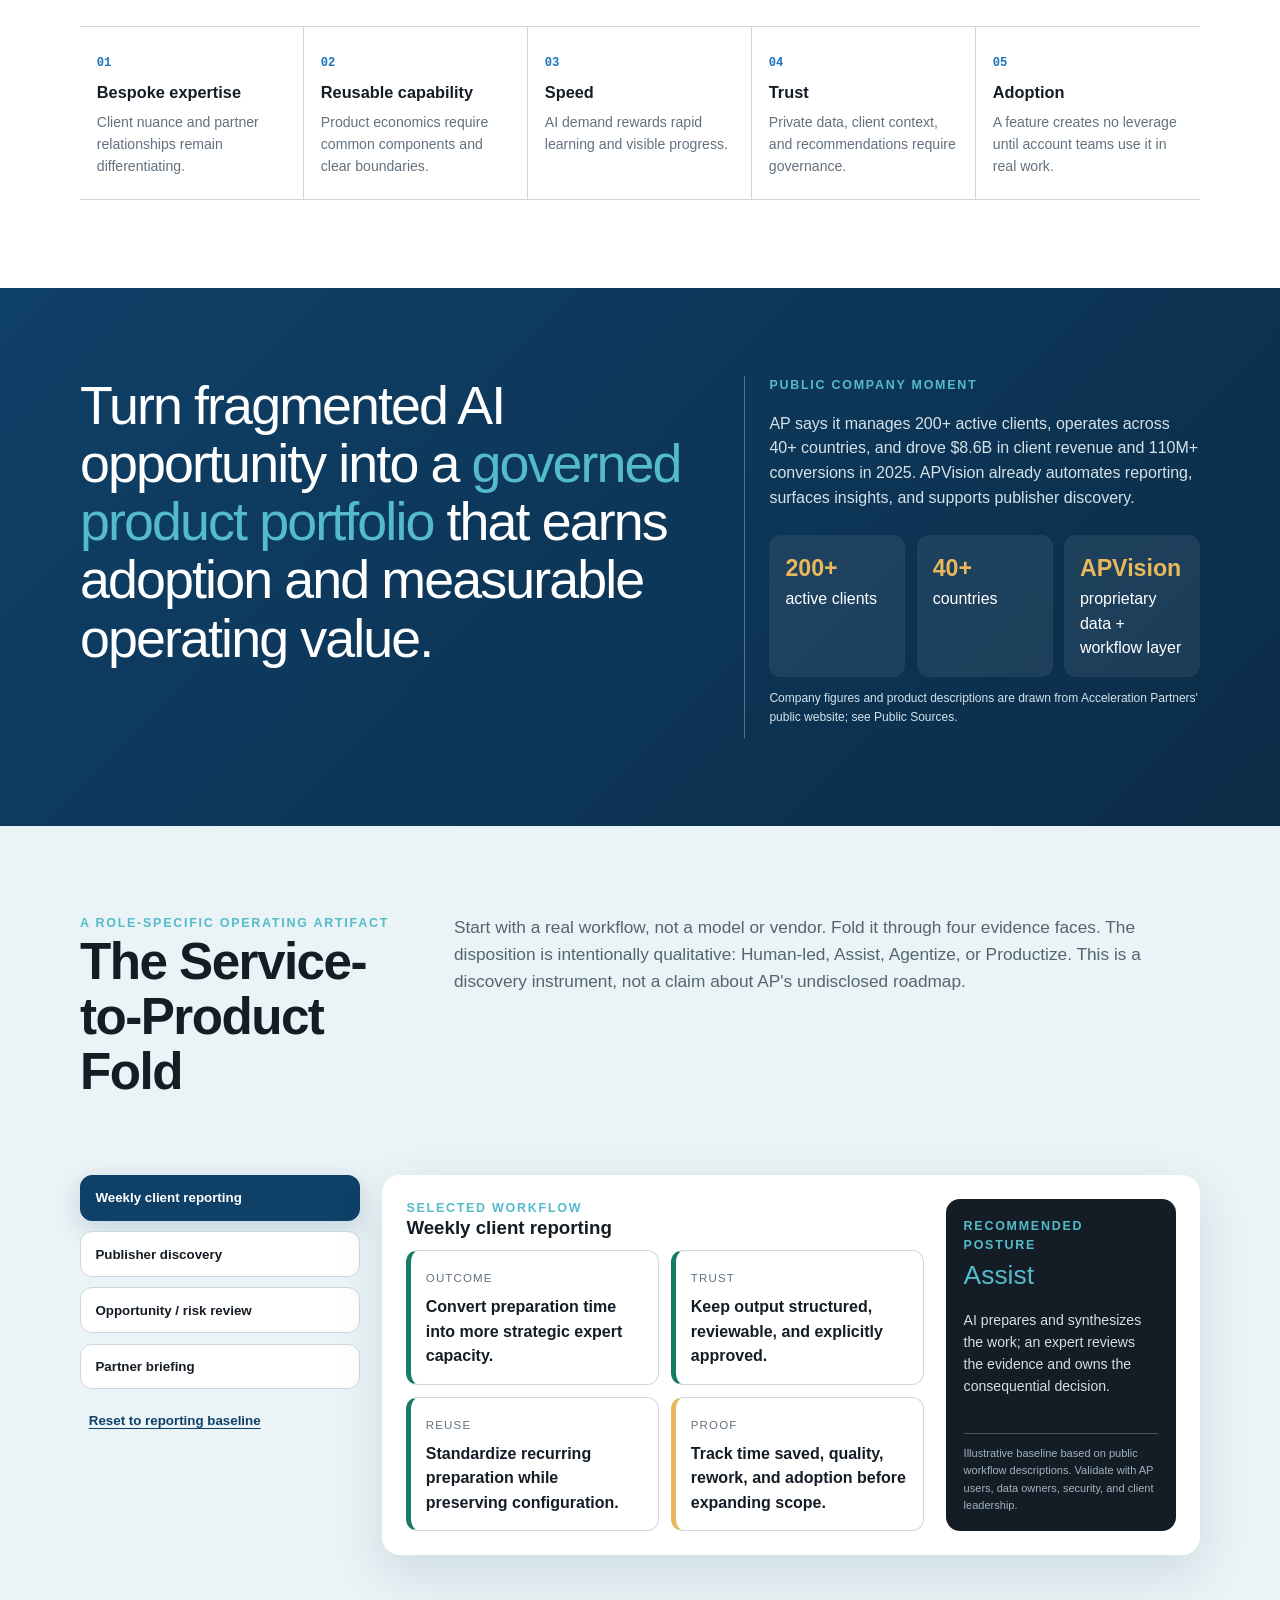
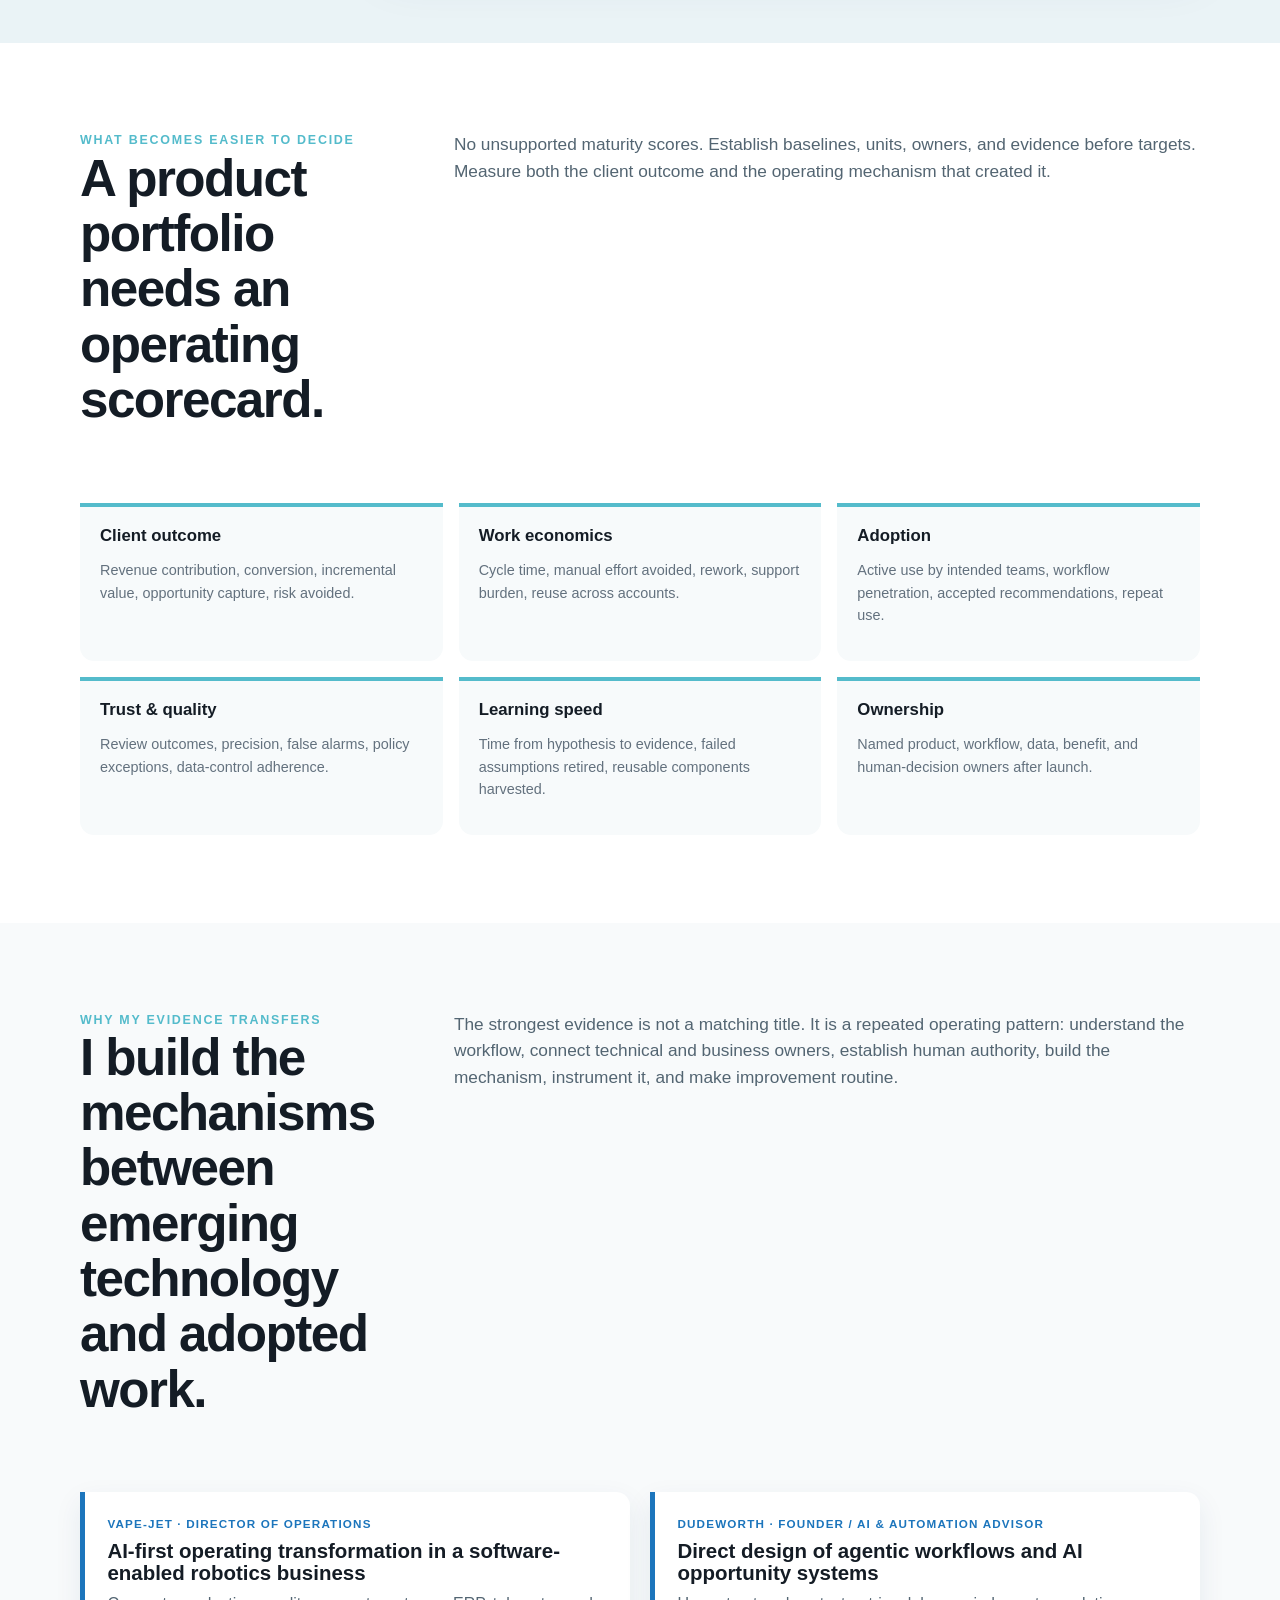
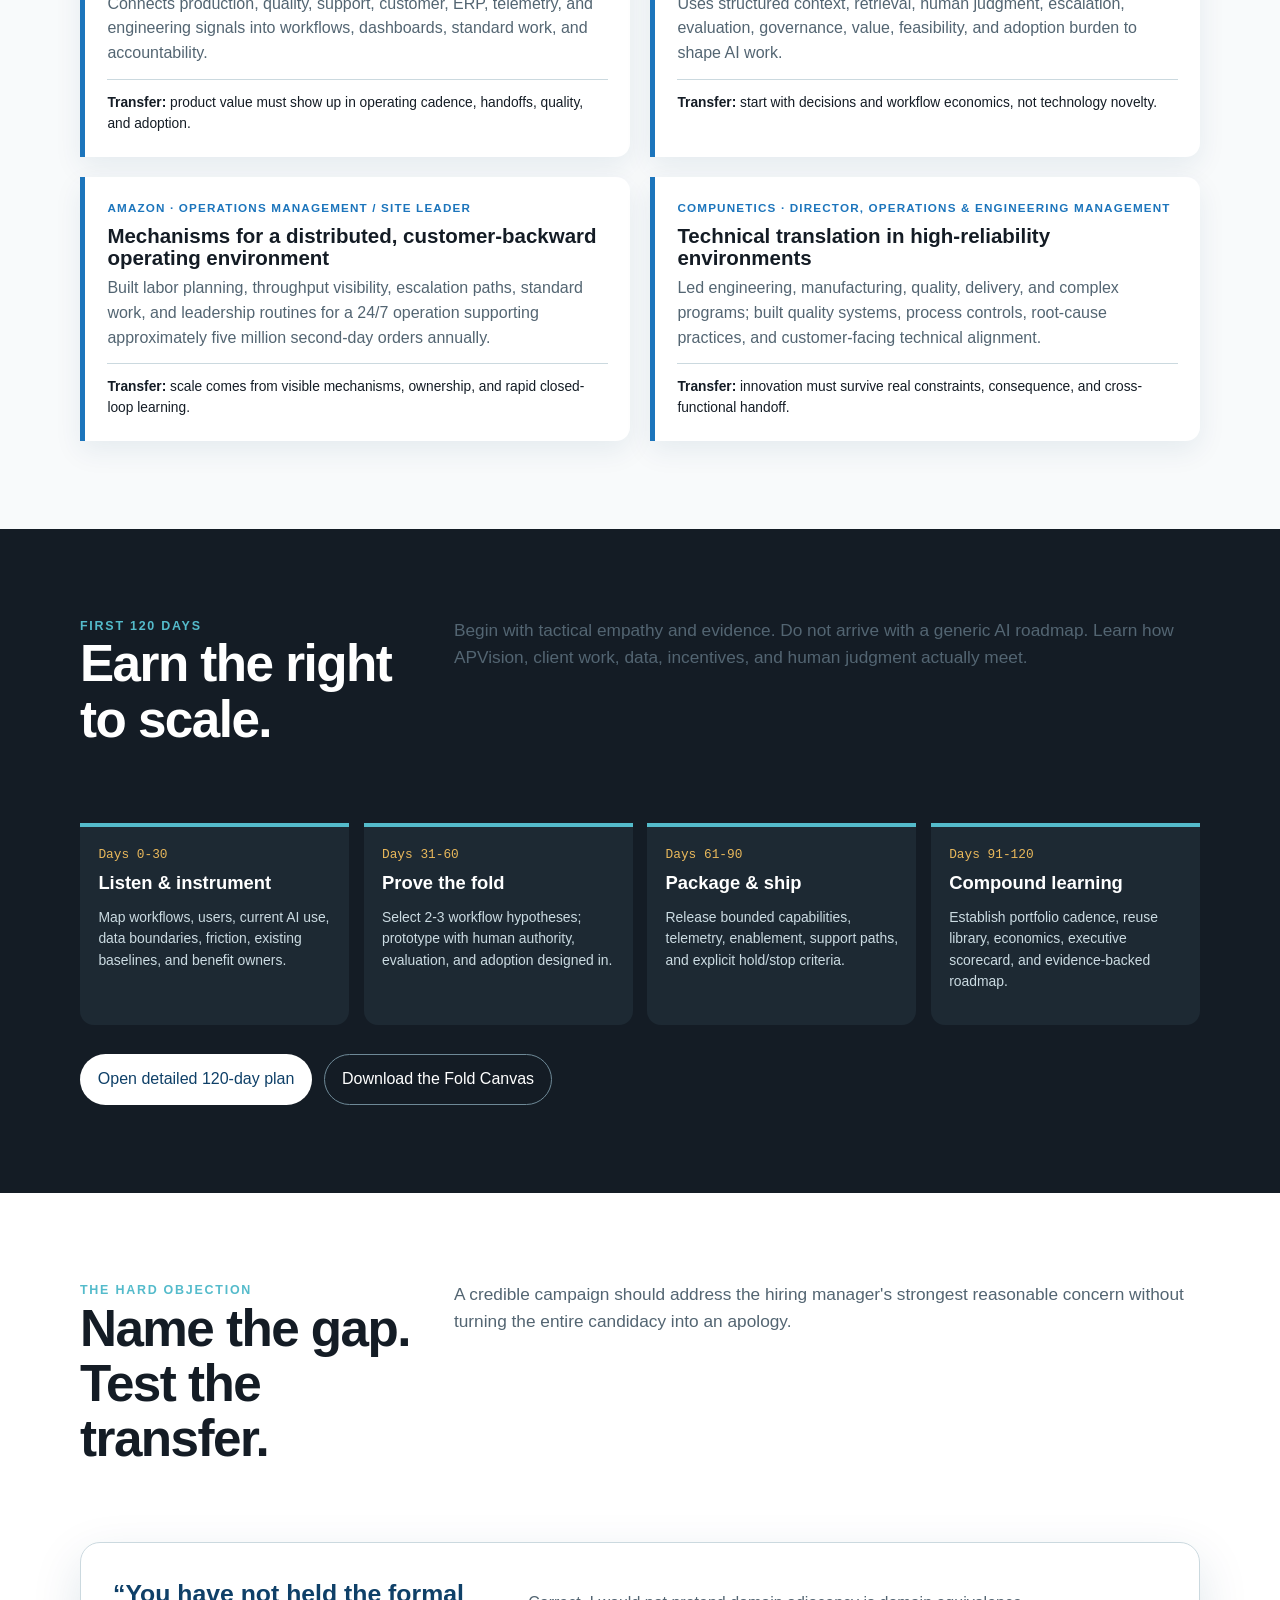
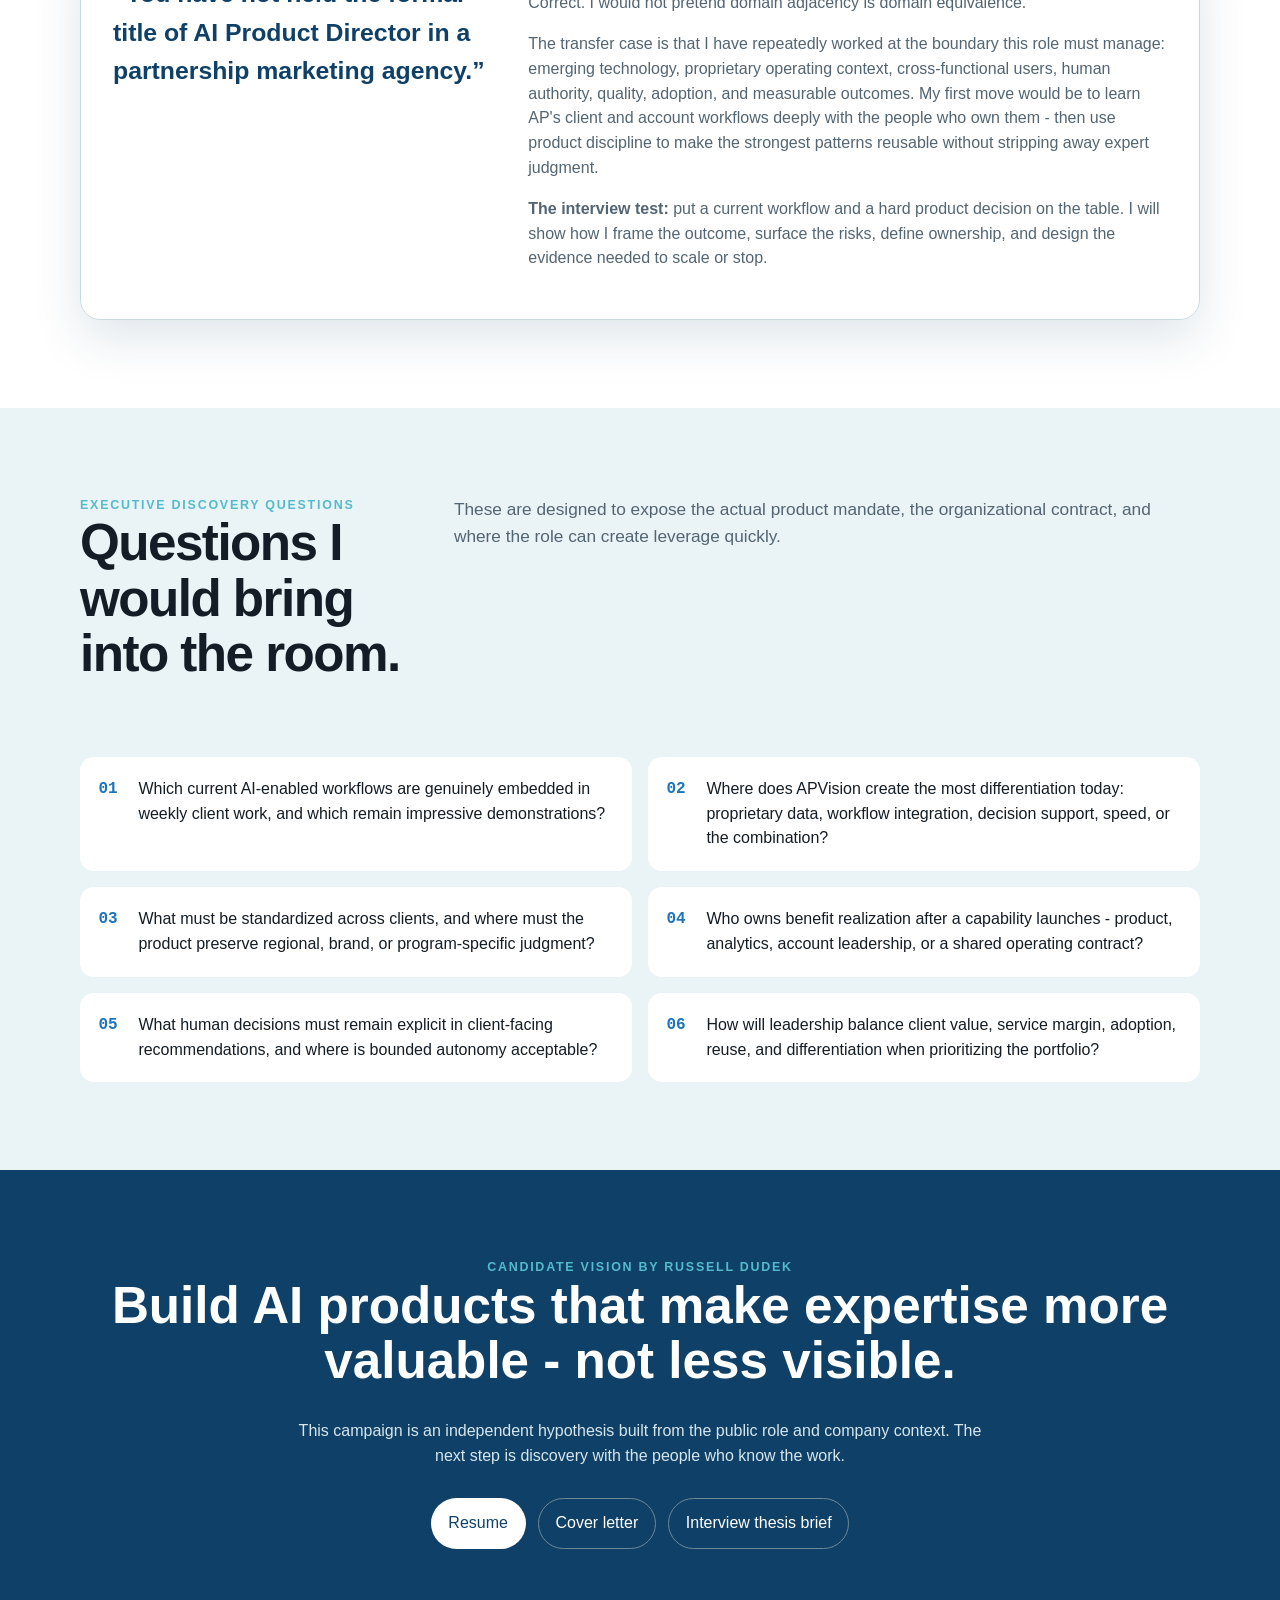
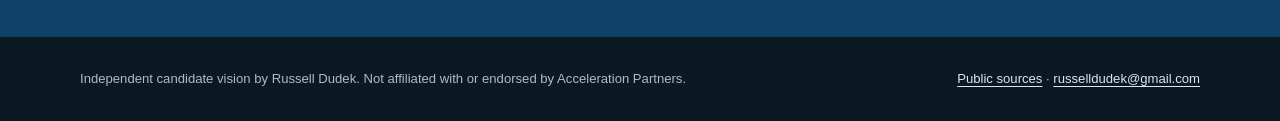
==== commit 35419b68: "Align document downloads and resume PDF" ====
--- a/index.html
+++ b/index.html
@@ -87,7 +87,7 @@
 <section id="plan" class="section plan"><div class="section-inner"><div class="section-head"><div><div class="eyebrow">First 120 days</div><h2>Earn the right to scale.</h2></div><p>Begin with tactical empathy and evidence. Do not arrive with a generic AI roadmap. Learn how APVision, client work, data, incentives, and human judgment actually meet.</p></div><div class="plan-rail"><div class="phase"><div class="days">Days 0-30</div><h3>Listen & instrument</h3><p>Map workflows, users, current AI use, data boundaries, friction, existing baselines, and benefit owners.</p></div><div class="phase"><div class="days">Days 31-60</div><h3>Prove the fold</h3><p>Select 2-3 workflow hypotheses; prototype with human authority, evaluation, and adoption designed in.</p></div><div class="phase"><div class="days">Days 61-90</div><h3>Package & ship</h3><p>Release bounded capabilities, telemetry, enablement, support paths, and explicit hold/stop criteria.</p></div><div class="phase"><div class="days">Days 91-120</div><h3>Compound learning</h3><p>Establish portfolio cadence, reuse library, economics, executive scorecard, and evidence-backed roadmap.</p></div></div><div class="hero-actions"><a class="button light" href="120-day-plan.html">Open detailed 120-day plan</a><a class="button secondary" href="service-to-product-fold-canvas.html">Download the Fold Canvas</a></div></div></section>
 <section class="section objection"><div class="section-inner"><div class="section-head"><div><div class="eyebrow">The hard objection</div><h2>Name the gap. Test the transfer.</h2></div><p>A credible campaign should address the hiring manager's strongest reasonable concern without turning the entire candidacy into an apology.</p></div><div class="objection-frame"><div class="objection-question">“You have not held the formal title of AI Product Director in a partnership marketing agency.”</div><div class="objection-answer"><p>Correct. I would not pretend domain adjacency is domain equivalence.</p><p>The transfer case is that I have repeatedly worked at the boundary this role must manage: emerging technology, proprietary operating context, cross-functional users, human authority, quality, adoption, and measurable outcomes. My first move would be to learn AP's client and account workflows deeply with the people who own them - then use product discipline to make the strongest patterns reusable without stripping away expert judgment.</p><p><strong>The interview test:</strong> put a current workflow and a hard product decision on the table. I will show how I frame the outcome, surface the risks, define ownership, and design the evidence needed to scale or stop.</p></div></div></div></section>
 <section class="section questions"><div class="section-inner"><div class="section-head"><div><div class="eyebrow">Executive discovery questions</div><h2>Questions I would bring into the room.</h2></div><p>These are designed to expose the actual product mandate, the organizational contract, and where the role can create leverage quickly.</p></div><div class="question-list"><div class="question"><p>Which current AI-enabled workflows are genuinely embedded in weekly client work, and which remain impressive demonstrations?</p></div><div class="question"><p>Where does APVision create the most differentiation today: proprietary data, workflow integration, decision support, speed, or the combination?</p></div><div class="question"><p>What must be standardized across clients, and where must the product preserve regional, brand, or program-specific judgment?</p></div><div class="question"><p>Who owns benefit realization after a capability launches - product, analytics, account leadership, or a shared operating contract?</p></div><div class="question"><p>What human decisions must remain explicit in client-facing recommendations, and where is bounded autonomy acceptable?</p></div><div class="question"><p>How will leadership balance client value, service margin, adoption, reuse, and differentiation when prioritizing the portfolio?</p></div></div></div></section>
-<section class="section final-cta"><div class="section-inner"><div class="eyebrow">Candidate vision by Russell Dudek</div><h2>Build AI products that make expertise more valuable - not less visible.</h2><p>This campaign is an independent hypothesis built from the public role and company context. The next step is discovery with the people who know the work.</p><div class="hero-actions" style="justify-content:center"><a class="button light" href="interview-brief.html">Interview thesis brief</a><a class="button secondary" href="cover-letter.html">Cover letter</a></div></div></section>
+<section class="section final-cta"><div class="section-inner"><div class="eyebrow">Candidate vision by Russell Dudek</div><h2>Build AI products that make expertise more valuable - not less visible.</h2><p>This campaign is an independent hypothesis built from the public role and company context. The next step is discovery with the people who know the work.</p><div class="hero-actions" style="justify-content:center"><a class="button light" href="resume.html">Resume</a><a class="button secondary" href="cover-letter.html">Cover letter</a><a class="button secondary" href="interview-brief.html">Interview thesis brief</a></div></div></section>
 </main>
 <footer class="site-footer"><div class="footer-inner"><span>Independent candidate vision by Russell Dudek. Not affiliated with or endorsed by Acceleration Partners.</span><span><a href="sources.html">Public sources</a> · <a href="mailto:russelldudek@gmail.com">russelldudek@gmail.com</a></span></div></footer>
 <script src="app.js"></script>
